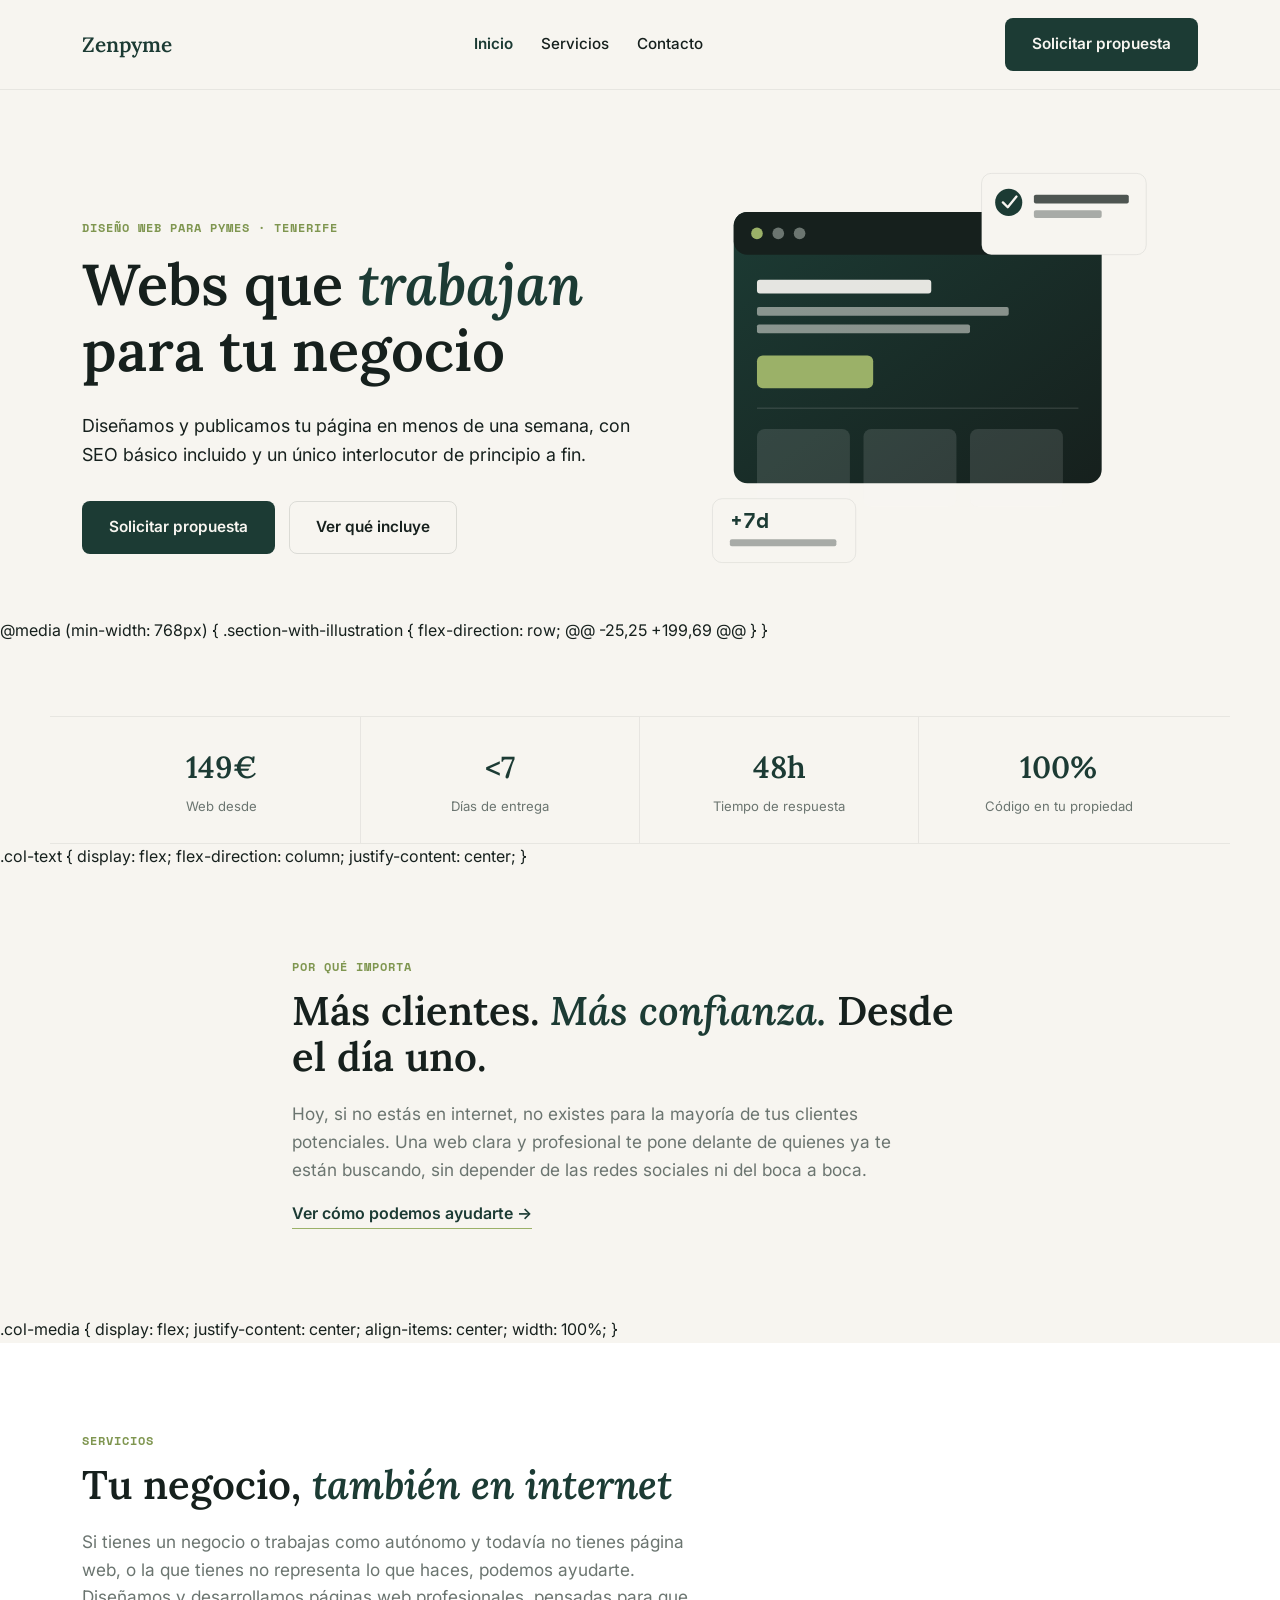
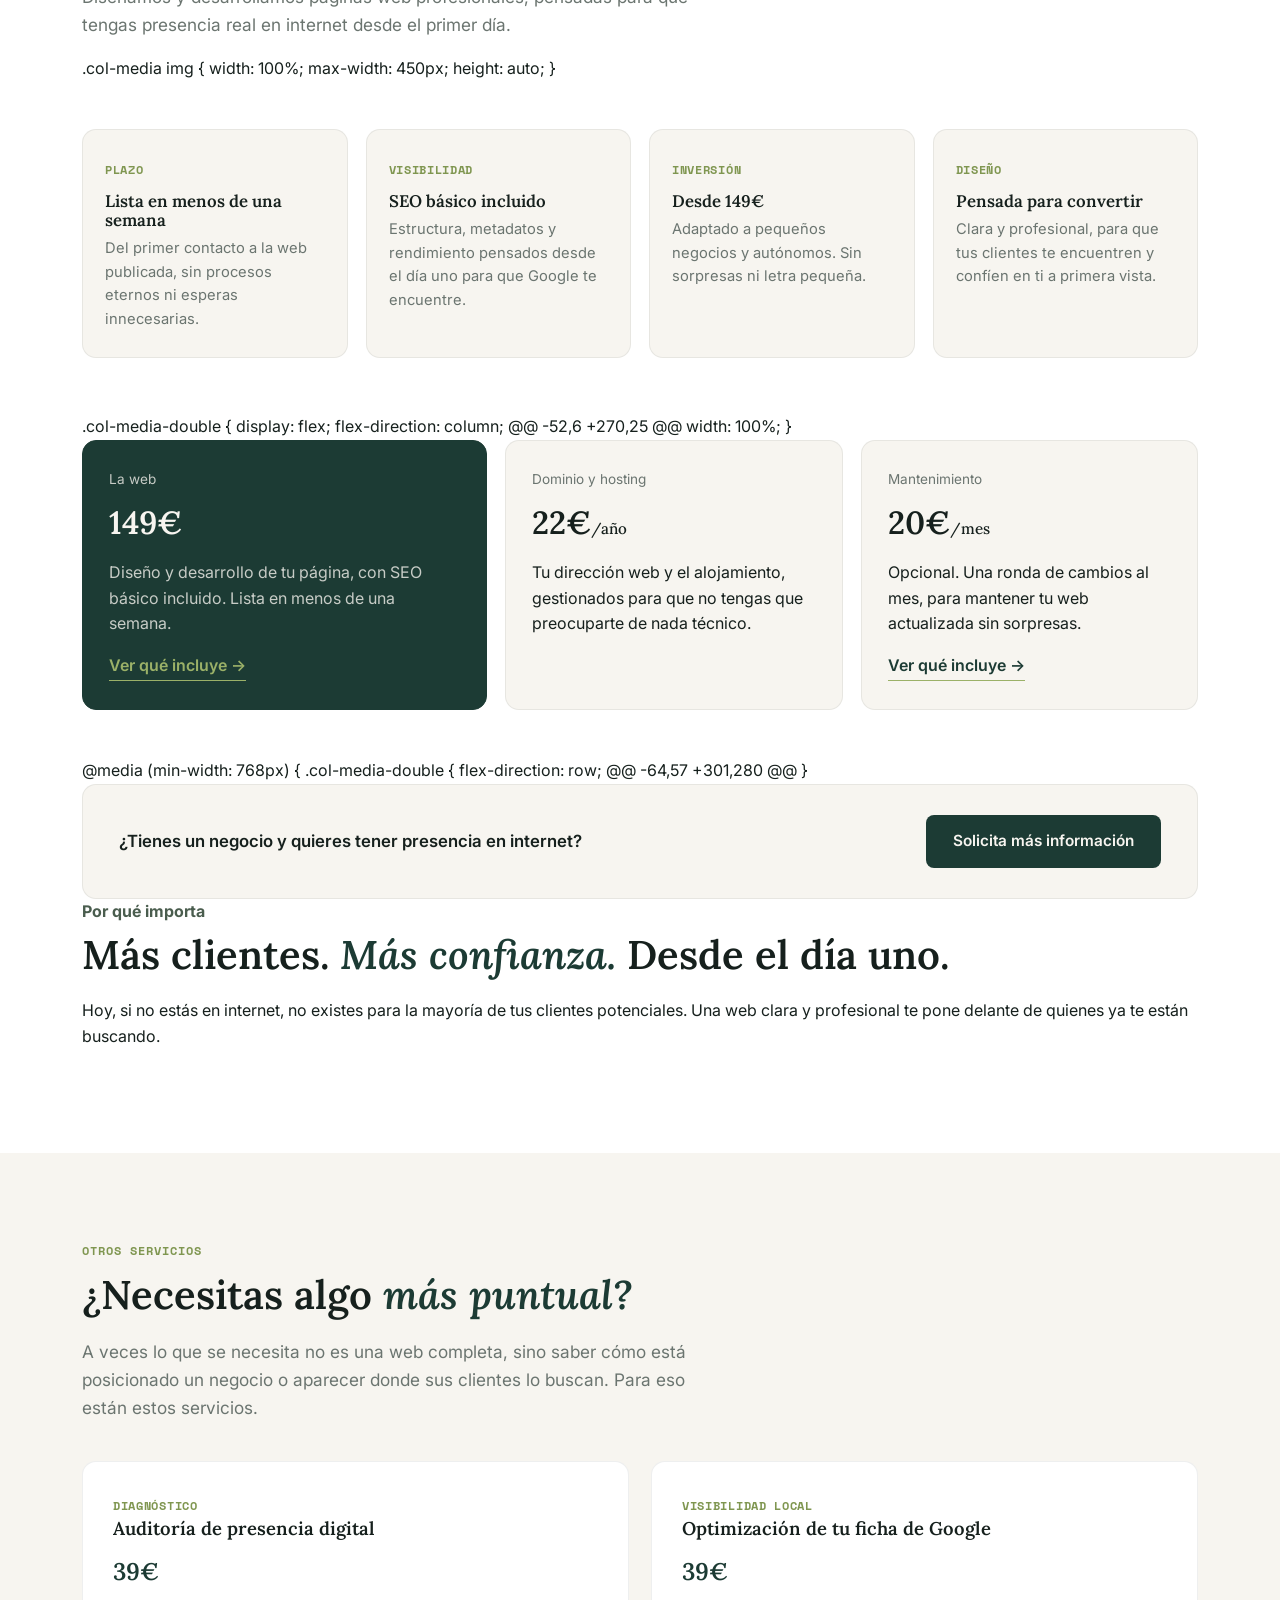
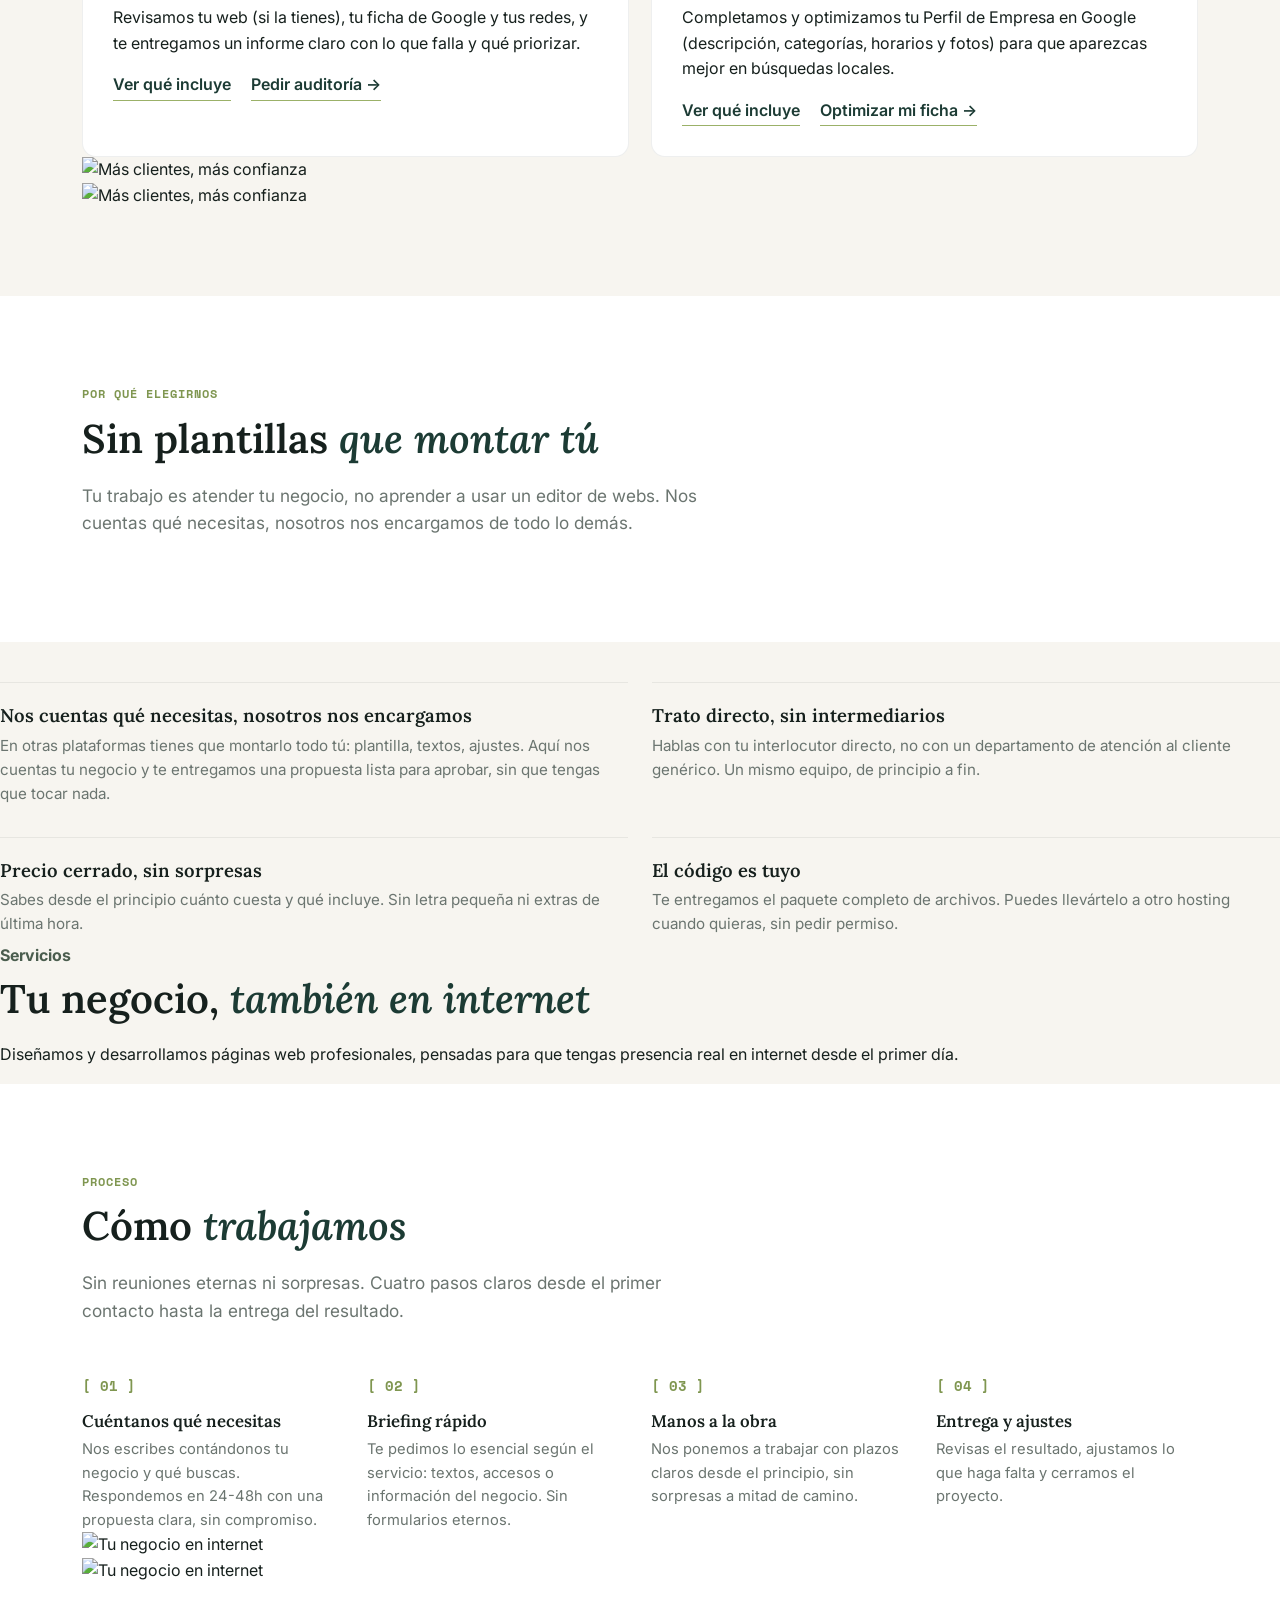
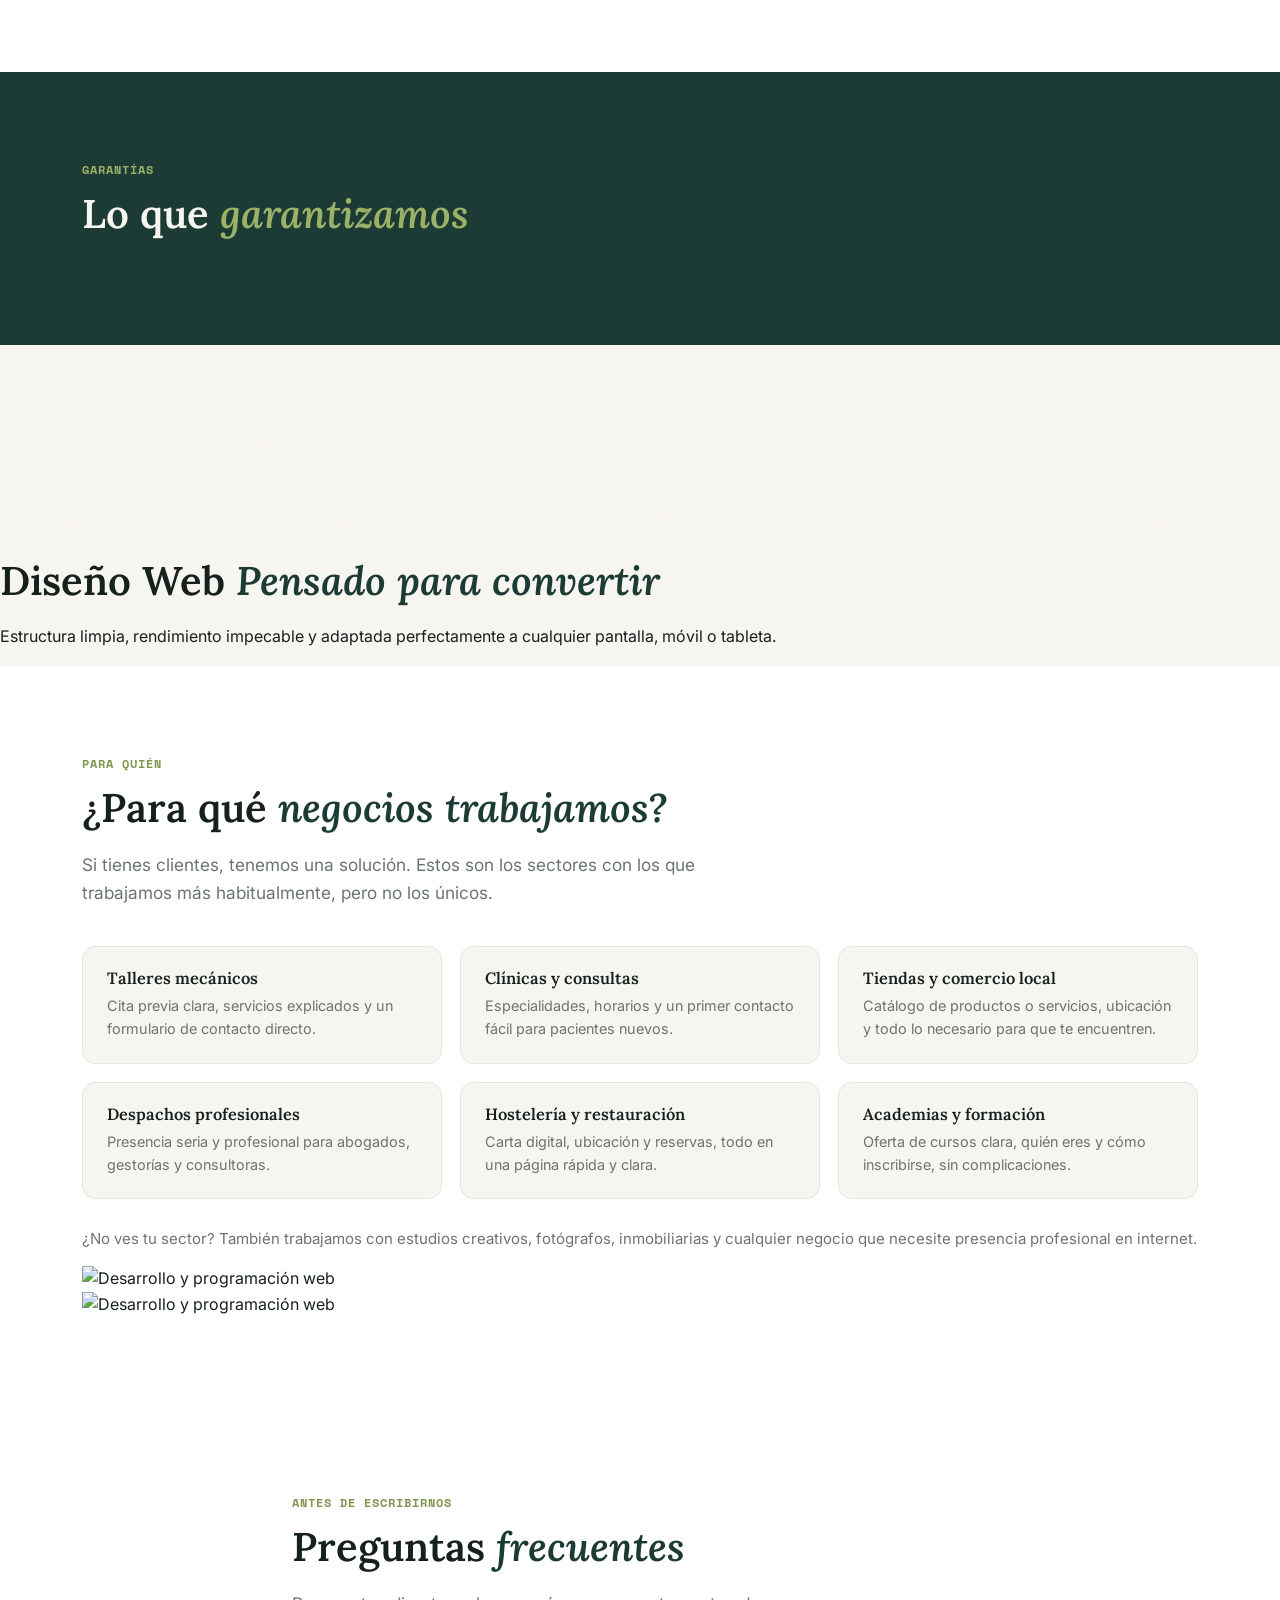
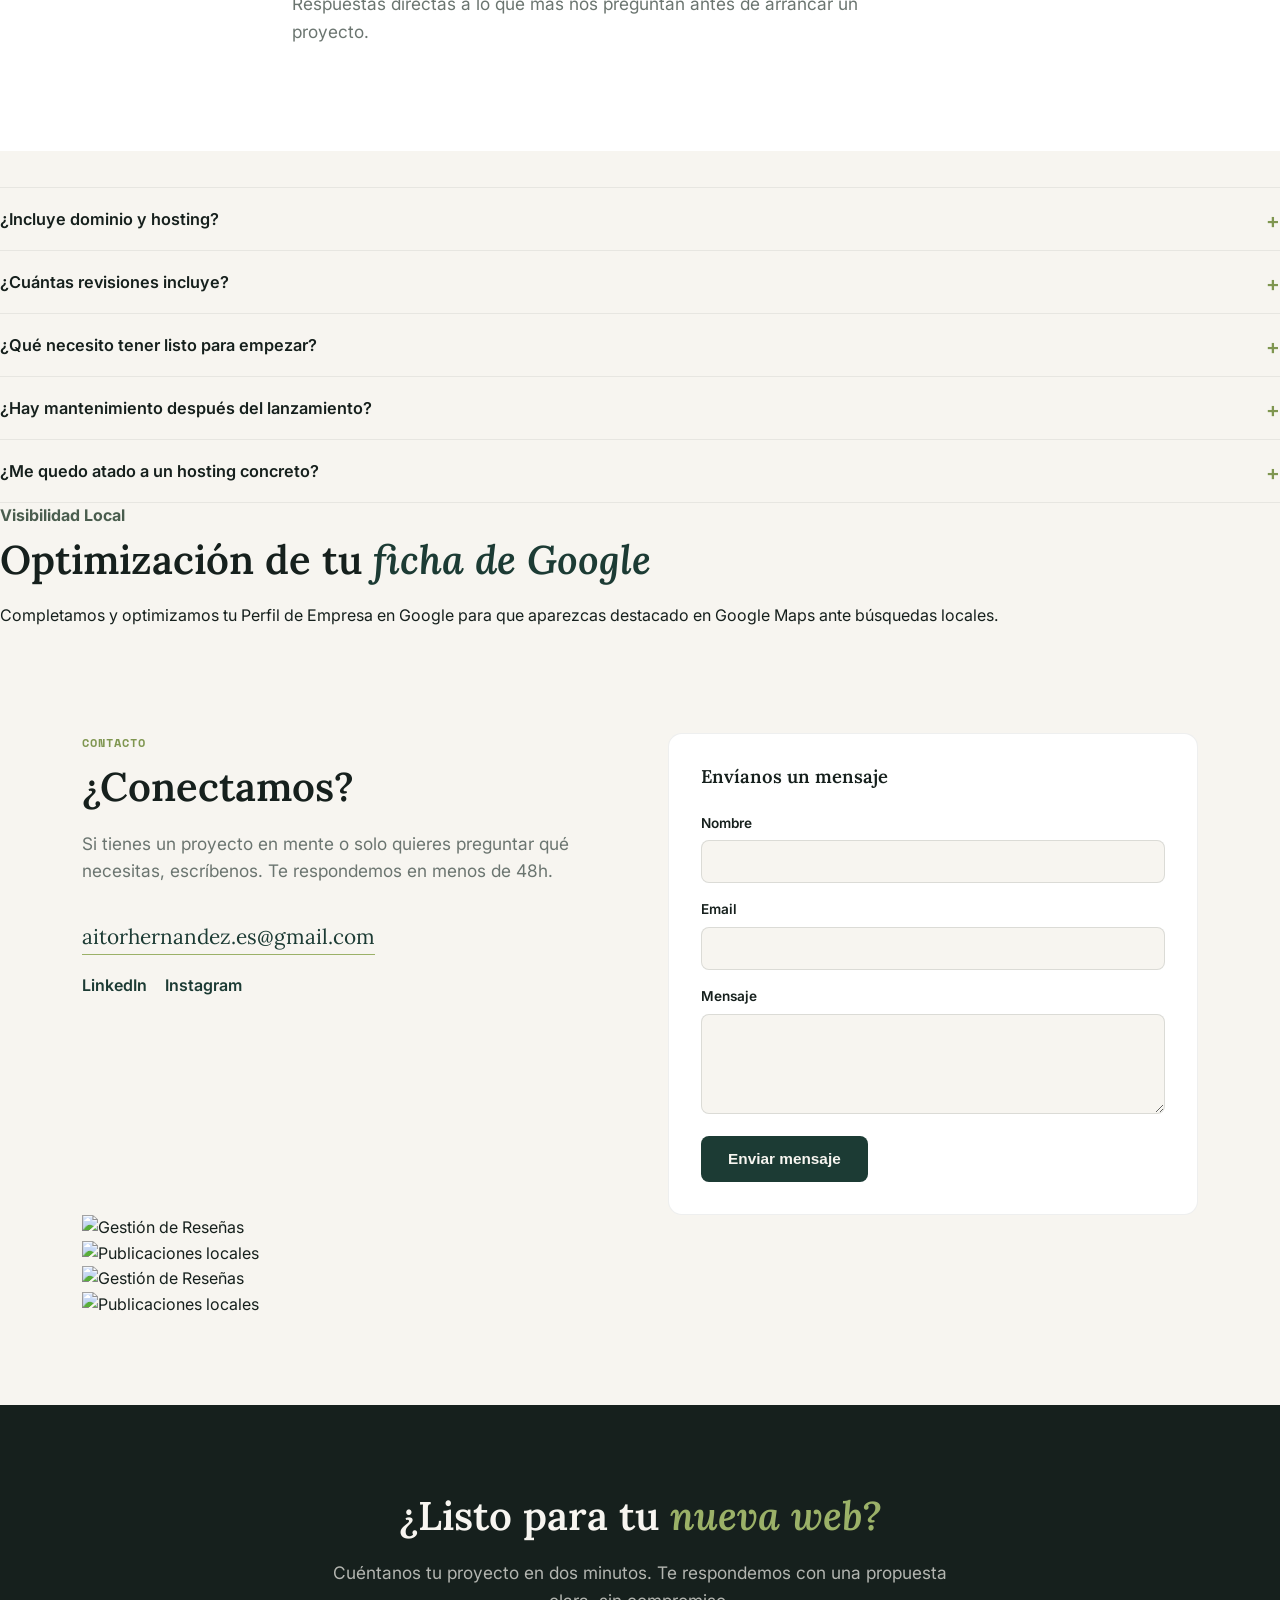
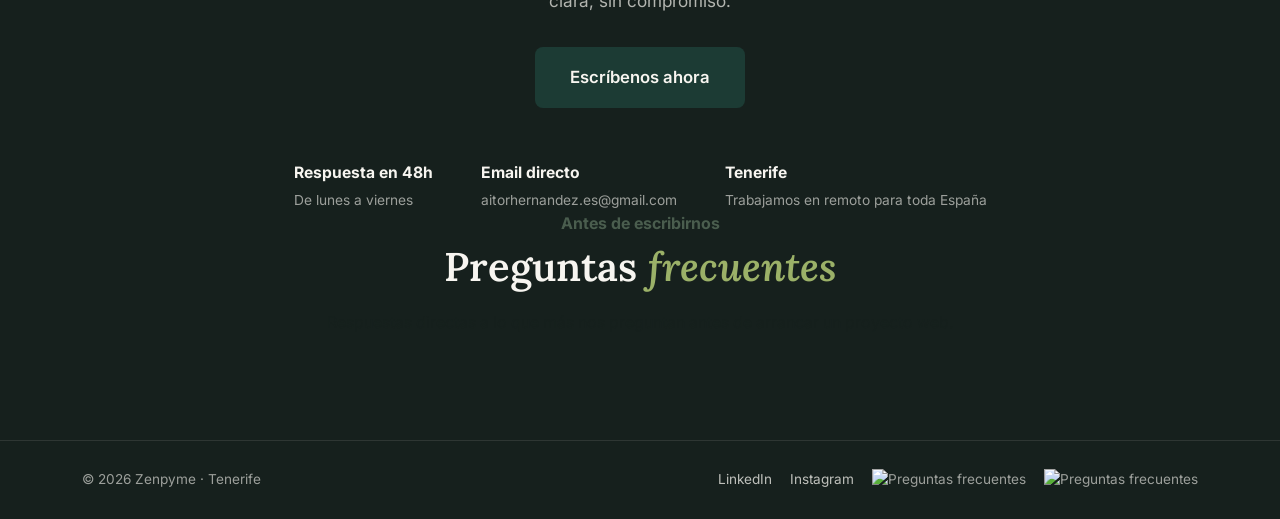
==== index.html @ 1e426cad "Update index.html" ====
<!doctype html>
<html lang="es">
<head>
<meta charset="UTF-8">
<meta name="viewport" content="width=device-width, initial-scale=1.0">
<title>Zenpyme | Diseño Web para Pymes y Autónomos en Tenerife</title>
<meta name="description" content="Páginas web desde 149€ para pequeños negocios y autónomos, con SEO básico y entrega en menos de una semana. Precio cerrado, sin sorpresas.">
<meta name="author" content="Zenpyme">
<meta name="robots" content="index, follow">
<meta name="theme-color" content="#1c3b34">

<meta property="og:title" content="Zenpyme | Diseño Web para Pymes y Autónomos">
<meta property="og:description" content="Páginas web desde 149€ para pequeños negocios y autónomos, con SEO básico y entrega en menos de una semana.">
<meta property="og:image" content="https://zenpyme.com/fondo-zenpyme.png">
<meta property="og:type" content="website">
<meta property="og:url" content="https://zenpyme.com/">
<meta property="og:locale" content="es_ES">

<meta name="twitter:card" content="summary_large_image">
<meta name="twitter:title" content="Zenpyme | Diseño Web para Pymes y Autónomos">
<meta name="twitter:description" content="Páginas web desde 149€ para pequeños negocios y autónomos, con SEO básico y entrega en menos de una semana.">
<meta name="twitter:image" content="https://zenpyme.com/fondo-zenpyme.png">

<link rel="canonical" href="https://zenpyme.com/">

<link rel="preconnect" href="https://fonts.googleapis.com">
<link rel="preconnect" href="https://fonts.gstatic.com" crossorigin>
<link href="https://fonts.googleapis.com/css2?family=Lora:ital,wght@0,500;0,600;1,500;1,600&family=Inter:wght@400;500;600&family=Space+Mono:wght@400;700&display=swap" rel="stylesheet">

<link rel="stylesheet" href="styles.css">

<script type="application/ld+json">
{
  "@context": "https://schema.org",
  "@type": "Organization",
  "name": "Zenpyme",
  "url": "https://zenpyme.com/",
  "description": "Estudio de diseño web para pymes y autónomos. Páginas web desde 149€, SEO básico incluido, entrega en menos de una semana.",
  "email": "aitorhernandez.es@gmail.com",
  "areaServed": "ES",
  "sameAs": [
    "https://www.linkedin.com/in/aitorhdezdg/",
    "https://www.instagram.com/aitorherlu/"
  ]
}
</script>
<script type="application/ld+json">
{
  "@context": "https://schema.org",
  "@type": "FAQPage",
  "mainEntity": [
    {
      "@type": "Question",
      "name": "¿Incluye dominio y hosting?",
      "acceptedAnswer": {
        "@type": "Answer",
        "text": "No están incluidos en el precio base de la web, pero podemos gestionarlo por 22€/año. El dominio se registra a tu nombre, así que siempre tienes el control total."
      }
    },
    {
      "@type": "Question",
      "name": "¿Cuántas revisiones incluye?",
      "acceptedAnswer": {
        "@type": "Answer",
        "text": "Una ronda de ajustes tras la primera entrega, para que la web quede exactamente como la necesitas."
      }
    },
    {
      "@type": "Question",
      "name": "¿Qué necesito tener listo para empezar?",
      "acceptedAnswer": {
        "@type": "Answer",
        "text": "Lo básico: el nombre de tu negocio, una descripción breve de lo que haces, y fotos o textos si los tienes. Si no tienes nada de eso todavía, también podemos ayudarte a definirlo."
      }
    },
    {
      "@type": "Question",
      "name": "¿Hay mantenimiento después del lanzamiento?",
      "acceptedAnswer": {
        "@type": "Answer",
        "text": "Es opcional: por 20€/mes incluye una ronda de cambios al mes. Si prefieres no contratarlo, la web es tuya igualmente y puedes pedir ajustes puntuales cuando los necesites."
      }
    },
    {
      "@type": "Question",
      "name": "¿Me quedo atado a un hosting concreto?",
      "acceptedAnswer": {
        "@type": "Answer",
        "text": "No. La web es tuya: te entregamos el paquete completo de archivos y puedes llevártelo cuando quieras al hosting que prefieras."
      }
<style>
.section-with-illustration {
display: flex;
@@ -7,8 +97,92 @@
padding: 4rem 1.5rem;
max-width: 1100px;
margin: 0 auto;
    }
}
  ]
}
</script>
</head>
<body>

<a class="skip-link" href="#contenido">Saltar al contenido</a>

<header class="site-header" id="top">
  <div class="header-inner">
    <a href="index.html" class="logo">Zenpyme</a>

    <nav class="main-nav" aria-label="Navegación principal">
      <a href="index.html" class="active">Inicio</a>
      <div class="nav-dropdown">
        <button class="nav-dropdown-trigger" aria-expanded="false">Servicios</button>
        <div class="nav-dropdown-menu">
          <a href="diseno-web.html">Diseño Web</a>
          <a href="auditoria-digital.html">Auditoría digital</a>
          <a href="ficha-google.html">Ficha de Google</a>
          <a href="mantenimiento-web.html">Mantenimiento web</a>
        </div>
      </div>
      <a href="#contacto">Contacto</a>
    </nav>

    <a href="#contacto" class="btn btn-primary nav-cta">Solicitar propuesta</a>

    <button class="menu-toggle" aria-label="Abrir menú" aria-expanded="false">
      <span></span><span></span><span></span>
    </button>
  </div>
</header>

<main id="contenido">

  <!-- HERO -->
  <section class="hero">
    <div class="hero-inner">
      <div class="hero-copy">
        <p class="eyebrow">Diseño web para pymes · Tenerife</p>
        <h1>Webs que <em>trabajan</em><br>para tu negocio</h1>
        <p class="hero-lead">Diseñamos y publicamos tu página en menos de una semana, con SEO básico incluido y un único interlocutor de principio a fin.</p>
        <div class="hero-actions">
          <a href="#contacto" class="btn btn-primary">Solicitar propuesta</a>
          <a href="#servicios" class="btn btn-ghost">Ver qué incluye</a>
        </div>
      </div>

      <div class="hero-visual" aria-hidden="true">
        <svg viewBox="0 0 520 480" xmlns="http://www.w3.org/2000/svg" class="hero-svg">
          <defs>
            <linearGradient id="gradPanel" x1="0" y1="0" x2="1" y2="1">
              <stop offset="0" stop-color="#1c3b34"/>
              <stop offset="1" stop-color="#16201d"/>
            </linearGradient>
          </defs>
          <rect x="40" y="60" width="380" height="280" rx="14" fill="url(#gradPanel)"/>
          <rect x="40" y="60" width="380" height="44" rx="14" fill="#16201d"/>
          <circle cx="64" cy="82" r="6" fill="#9bb168"/>
          <circle cx="86" cy="82" r="6" fill="#6b7570"/>
          <circle cx="108" cy="82" r="6" fill="#6b7570"/>
          <rect x="64" y="130" width="180" height="14" rx="3" fill="#f7f5f0" opacity="0.92"/>
          <rect x="64" y="158" width="260" height="9" rx="2" fill="#f7f5f0" opacity="0.5"/>
          <rect x="64" y="176" width="220" height="9" rx="2" fill="#f7f5f0" opacity="0.5"/>
          <rect x="64" y="208" width="120" height="34" rx="6" fill="#9bb168"/>
          <rect x="64" y="262" width="332" height="1" fill="#f7f5f0" opacity="0.18"/>
          <rect x="64" y="284" width="96" height="80" rx="8" fill="#f7f5f0" opacity="0.12"/>
          <rect x="174" y="284" width="96" height="80" rx="8" fill="#f7f5f0" opacity="0.12"/>
          <rect x="284" y="284" width="96" height="80" rx="8" fill="#f7f5f0" opacity="0.12"/>
          <g class="float-card">
            <rect x="296" y="20" width="170" height="84" rx="10" fill="#f7f5f0" stroke="#16201d" stroke-opacity="0.08"/>
            <circle cx="324" cy="50" r="14" fill="#1c3b34"/>
            <path d="M318 50 l5 5 9 -11" stroke="#f7f5f0" stroke-width="2.4" fill="none" stroke-linecap="round" stroke-linejoin="round"/>
            <rect x="350" y="42" width="98" height="9" rx="2" fill="#16201d" opacity="0.75"/>
            <rect x="350" y="58" width="70" height="8" rx="2" fill="#16201d" opacity="0.35"/>
          </g>
          <g class="float-card-2">
            <rect x="18" y="356" width="148" height="66" rx="10" fill="#f7f5f0" stroke="#16201d" stroke-opacity="0.08"/>
            <text x="36" y="386" font-family="Space Mono, monospace" font-size="22" fill="#1c3b34" font-weight="700">+7d</text>
            <rect x="36" y="398" width="110" height="7" rx="2" fill="#16201d" opacity="0.35"/>
          </g>
        </svg>
      </div>
    </div>
@media (min-width: 768px) {
.section-with-illustration {
flex-direction: row;
@@ -25,25 +199,69 @@
}
}

    <div class="metrics-strip" role="list">
      <div class="metric" role="listitem"><span class="metric-num">149€</span><span class="metric-label">Web desde</span></div>
      <div class="metric" role="listitem"><span class="metric-num">&lt;7</span><span class="metric-label">Días de entrega</span></div>
      <div class="metric" role="listitem"><span class="metric-num">48h</span><span class="metric-label">Tiempo de respuesta</span></div>
      <div class="metric" role="listitem"><span class="metric-num">100%</span><span class="metric-label">Código en tu propiedad</span></div>
    </div>
  </section>
.col-text {
display: flex;
flex-direction: column;
justify-content: center;
}

  <!-- POR QUÉ IMPORTA -->
  <section class="section section-why">
    <div class="section-inner narrow">
      <p class="eyebrow">Por qué importa</p>
      <h2>Más clientes. <em>Más confianza.</em> Desde el día uno.</h2>
      <p class="lead">Hoy, si no estás en internet, no existes para la mayoría de tus clientes potenciales. Una web clara y profesional te pone delante de quienes ya te están buscando, sin depender de las redes sociales ni del boca a boca.</p>
      <a href="#servicios" class="link-arrow">Ver cómo podemos ayudarte →</a>
    </div>
  </section>
.col-media {
display: flex;
justify-content: center;
align-items: center;
width: 100%;
}

  <!-- SERVICIOS -->
  <section class="section section-servicios" id="servicios">
    <div class="section-inner">
      <p class="eyebrow">Servicios</p>
      <h2>Tu negocio, <em>también en internet</em></h2>
      <p class="lead">Si tienes un negocio o trabajas como autónomo y todavía no tienes página web, o la que tienes no representa lo que haces, podemos ayudarte. Diseñamos y desarrollamos páginas web profesionales, pensadas para que tengas presencia real en internet desde el primer día.</p>
.col-media img {
width: 100%;
max-width: 450px;
height: auto;
}

      <div class="feature-grid">
        <article class="feature-card">
          <span class="feature-tag">Plazo</span>
          <h3>Lista en menos de una semana</h3>
          <p>Del primer contacto a la web publicada, sin procesos eternos ni esperas innecesarias.</p>
        </article>
        <article class="feature-card">
          <span class="feature-tag">Visibilidad</span>
          <h3>SEO básico incluido</h3>
          <p>Estructura, metadatos y rendimiento pensados desde el día uno para que Google te encuentre.</p>
        </article>
        <article class="feature-card">
          <span class="feature-tag">Inversión</span>
          <h3>Desde 149€</h3>
          <p>Adaptado a pequeños negocios y autónomos. Sin sorpresas ni letra pequeña.</p>
        </article>
        <article class="feature-card">
          <span class="feature-tag">Diseño</span>
          <h3>Pensada para convertir</h3>
          <p>Clara y profesional, para que tus clientes te encuentren y confíen en ti a primera vista.</p>
        </article>
      </div>
.col-media-double {
display: flex;
flex-direction: column;
@@ -52,6 +270,25 @@
width: 100%;
}

      <div class="pricing-row">
        <div class="price-card price-card-main">
          <span class="price-tag">La web</span>
          <span class="price-amount">149€</span>
          <p>Diseño y desarrollo de tu página, con SEO básico incluido. Lista en menos de una semana.</p>
          <a href="diseno-web.html" class="link-arrow">Ver qué incluye →</a>
        </div>
        <div class="price-card">
          <span class="price-tag">Dominio y hosting</span>
          <span class="price-amount">22€<small>/año</small></span>
          <p>Tu dirección web y el alojamiento, gestionados para que no tengas que preocuparte de nada técnico.</p>
        </div>
        <div class="price-card">
          <span class="price-tag">Mantenimiento</span>
          <span class="price-amount">20€<small>/mes</small></span>
          <p>Opcional. Una ronda de cambios al mes, para mantener tu web actualizada sin sorpresas.</p>
          <a href="mantenimiento-web.html" class="link-arrow">Ver qué incluye →</a>
        </div>
      </div>
@media (min-width: 768px) {
.col-media-double {
flex-direction: row;
@@ -64,57 +301,280 @@
}
</style>

      <div class="cta-banner">
        <p>¿Tienes un negocio y quieres tener presencia en internet?</p>
        <a href="#contacto" class="btn btn-primary">Solicita más información</a>
      </div>
<section class="section-with-illustration">
<div class="col-text">
<p style="color: #4A5D4E; font-weight: bold; margin-bottom: 0.5rem;">Por qué importa</p>
<h2>Más clientes. <em>Más confianza.</em> Desde el día uno.</h2>
<p>Hoy, si no estás en internet, no existes para la mayoría de tus clientes potenciales. Una web clara y profesional te pone delante de quienes ya te están buscando.</p>
    </div>
</div>
  </section>

  <!-- OTROS SERVICIOS -->
  <section class="section section-otros">
    <div class="section-inner">
      <p class="eyebrow">Otros servicios</p>
      <h2>¿Necesitas algo <em>más puntual?</em></h2>
      <p class="lead">A veces lo que se necesita no es una web completa, sino saber cómo está posicionado un negocio o aparecer donde sus clientes lo buscan. Para eso están estos servicios.</p>

      <div class="service-pair">
        <article class="service-card">
          <span class="feature-tag">Diagnóstico</span>
          <h3>Auditoría de presencia digital</h3>
          <span class="service-price">39€</span>
          <p>Revisamos tu web (si la tienes), tu ficha de Google y tus redes, y te entregamos un informe claro con lo que falla y qué priorizar.</p>
          <div class="service-card-actions">
            <a href="auditoria-digital.html" class="link-arrow">Ver qué incluye</a>
            <a href="mailto:aitorhernandez.es@gmail.com?subject=Quiero%20una%20auditor%C3%ADa%20de%20mi%20presencia%20digital" class="link-arrow">Pedir auditoría →</a>
          </div>
        </article>

        <article class="service-card">
          <span class="feature-tag">Visibilidad local</span>
          <h3>Optimización de tu ficha de Google</h3>
          <span class="service-price">39€</span>
          <p>Completamos y optimizamos tu Perfil de Empresa en Google (descripción, categorías, horarios y fotos) para que aparezcas mejor en búsquedas locales.</p>
          <div class="service-card-actions">
            <a href="ficha-google.html" class="link-arrow">Ver qué incluye</a>
            <a href="mailto:aitorhernandez.es@gmail.com?subject=Quiero%20optimizar%20mi%20ficha%20de%20Google" class="link-arrow">Optimizar mi ficha →</a>
          </div>
        </article>
      </div>
<div class="col-media">
        <img src="next-adventure.png" alt="Más clientes, más confianza">
    </div>
        <img src="undraw_next-adventure_pzln.png" alt="Más clientes, más confianza">
</div>
  </section>

  <!-- POR QUÉ ELEGIRNOS -->
  <section class="section section-elegir">
    <div class="section-inner">
      <p class="eyebrow">Por qué elegirnos</p>
      <h2>Sin plantillas <em>que montar tú</em></h2>
      <p class="lead">Tu trabajo es atender tu negocio, no aprender a usar un editor de webs. Nos cuentas qué necesitas, nosotros nos encargamos de todo lo demás.</p>
</section>

      <div class="reason-grid">
        <article class="reason-card">
          <h3>Nos cuentas qué necesitas, nosotros nos encargamos</h3>
          <p>En otras plataformas tienes que montarlo todo tú: plantilla, textos, ajustes. Aquí nos cuentas tu negocio y te entregamos una propuesta lista para aprobar, sin que tengas que tocar nada.</p>
        </article>
        <article class="reason-card">
          <h3>Trato directo, sin intermediarios</h3>
          <p>Hablas con tu interlocutor directo, no con un departamento de atención al cliente genérico. Un mismo equipo, de principio a fin.</p>
        </article>
        <article class="reason-card">
          <h3>Precio cerrado, sin sorpresas</h3>
          <p>Sabes desde el principio cuánto cuesta y qué incluye. Sin letra pequeña ni extras de última hora.</p>
        </article>
        <article class="reason-card">
          <h3>El código es tuyo</h3>
          <p>Te entregamos el paquete completo de archivos. Puedes llevártelo a otro hosting cuando quieras, sin pedir permiso.</p>
        </article>
      </div>
<section id="servicios" class="section-with-illustration reverse">
<div class="col-text">
<p style="color: #4A5D4E; font-weight: bold; margin-bottom: 0.5rem;">Servicios</p>
<h2>Tu negocio, <em>también en internet</em></h2>
<p>Diseñamos y desarrollamos páginas web profesionales, pensadas para que tengas presencia real en internet desde el primer día.</p>
    </div>
</div>
  </section>

  <!-- PROCESO -->
  <section class="section section-proceso">
    <div class="section-inner">
      <p class="eyebrow">Proceso</p>
      <h2>Cómo <em>trabajamos</em></h2>
      <p class="lead">Sin reuniones eternas ni sorpresas. Cuatro pasos claros desde el primer contacto hasta la entrega del resultado.</p>

      <ol class="process-list">
        <li class="process-step">
          <span class="step-num">[ 01 ]</span>
          <h3>Cuéntanos qué necesitas</h3>
          <p>Nos escribes contándonos tu negocio y qué buscas. Respondemos en 24-48h con una propuesta clara, sin compromiso.</p>
        </li>
        <li class="process-step">
          <span class="step-num">[ 02 ]</span>
          <h3>Briefing rápido</h3>
          <p>Te pedimos lo esencial según el servicio: textos, accesos o información del negocio. Sin formularios eternos.</p>
        </li>
        <li class="process-step">
          <span class="step-num">[ 03 ]</span>
          <h3>Manos a la obra</h3>
          <p>Nos ponemos a trabajar con plazos claros desde el principio, sin sorpresas a mitad de camino.</p>
        </li>
        <li class="process-step">
          <span class="step-num">[ 04 ]</span>
          <h3>Entrega y ajustes</h3>
          <p>Revisas el resultado, ajustamos lo que haga falta y cerramos el proyecto.</p>
        </li>
      </ol>
<div class="col-media">
        <img src="growth-analytics.png" alt="Tu negocio en internet">
    </div>
        <img src="undraw_growth-analytics_vzjz.png" alt="Tu negocio en internet">
</div>
  </section>

  <!-- GARANTÍAS -->
  <section class="section section-garantias">
    <div class="section-inner">
      <p class="eyebrow">Garantías</p>
      <h2>Lo que <em>garantizamos</em></h2>
</section>

      <div class="guarantee-grid">
        <article class="guarantee-card">
          <h3>Entrega en el plazo acordado</h3>
          <p>Si por algún motivo no llegamos al plazo establecido, te avisamos con antelación y buscamos juntos la mejor solución. Tu proyecto nunca se queda sin noticias.</p>
        </article>
        <article class="guarantee-card">
          <h3>Una ronda de cambios incluida</h3>
          <p>Ajustamos lo que no encaje en el primer borrador, sin coste extra.</p>
        </article>
        <article class="guarantee-card">
          <h3>Sin permanencia en el mantenimiento</h3>
          <p>Si contratas el mantenimiento mensual, cancelas cuando quieras, sin penalización ni preaviso eterno.</p>
        </article>
        <article class="guarantee-card">
          <h3>Respuesta en menos de 48h</h3>
          <p>Te contestamos por email en menos de 48 horas. Sin tickets, sin esperas indefinidas.</p>
        </article>
      </div>
<section class="section-with-illustration">
<div class="col-text">
<h2>Diseño Web <em>Pensado para convertir</em></h2>
<p>Estructura limpia, rendimiento impecable y adaptada perfectamente a cualquier pantalla, móvil o tableta.</p>
    </div>
</div>
  </section>

  <!-- PARA QUIÉN -->
  <section class="section section-sectores">
    <div class="section-inner">
      <p class="eyebrow">Para quién</p>
      <h2>¿Para qué <em>negocios trabajamos?</em></h2>
      <p class="lead">Si tienes clientes, tenemos una solución. Estos son los sectores con los que trabajamos más habitualmente, pero no los únicos.</p>

      <div class="sector-grid">
        <article class="sector-card"><h3>Talleres mecánicos</h3><p>Cita previa clara, servicios explicados y un formulario de contacto directo.</p></article>
        <article class="sector-card"><h3>Clínicas y consultas</h3><p>Especialidades, horarios y un primer contacto fácil para pacientes nuevos.</p></article>
        <article class="sector-card"><h3>Tiendas y comercio local</h3><p>Catálogo de productos o servicios, ubicación y todo lo necesario para que te encuentren.</p></article>
        <article class="sector-card"><h3>Despachos profesionales</h3><p>Presencia seria y profesional para abogados, gestorías y consultoras.</p></article>
        <article class="sector-card"><h3>Hostelería y restauración</h3><p>Carta digital, ubicación y reservas, todo en una página rápida y clara.</p></article>
        <article class="sector-card"><h3>Academias y formación</h3><p>Oferta de cursos clara, quién eres y cómo inscribirse, sin complicaciones.</p></article>
      </div>
      <p class="sector-footnote">¿No ves tu sector? También trabajamos con estudios creativos, fotógrafos, inmobiliarias y cualquier negocio que necesite presencia profesional en internet.</p>
<div class="col-media">
        <img src="programming.png" alt="Desarrollo y programación web">
    </div>
        <img src="undraw_programming_j1zw.png" alt="Desarrollo y programación web">
</div>
  </section>

  <!-- FAQ -->
  <section class="section section-faq" id="faq">
    <div class="section-inner narrow">
      <p class="eyebrow">Antes de escribirnos</p>
      <h2>Preguntas <em>frecuentes</em></h2>
      <p class="lead">Respuestas directas a lo que más nos preguntan antes de arrancar un proyecto.</p>
</section>

      <div class="faq-list">
        <details class="faq-item">
          <summary>¿Incluye dominio y hosting?</summary>
          <p>No están incluidos en el precio base de la web, pero podemos gestionártelos por 22€/año. Puedes elegir dominio .es o .com (mientras esté disponible), y se registra a tu nombre, así siempre tienes el control total aunque nosotros nos encarguemos de la configuración.</p>
        </details>
        <details class="faq-item">
          <summary>¿Cuántas revisiones incluye?</summary>
          <p>Una ronda de ajustes tras la primera entrega, para que la web quede exactamente como la necesitas.</p>
        </details>
        <details class="faq-item">
          <summary>¿Qué necesito tener listo para empezar?</summary>
          <p>Lo básico: el nombre de tu negocio, una descripción breve de lo que haces, y fotos o textos si los tienes. Si no tienes nada de eso todavía, también podemos ayudarte a definirlo.</p>
        </details>
        <details class="faq-item">
          <summary>¿Hay mantenimiento después del lanzamiento?</summary>
          <p>Es opcional: por 20€/mes incluye una ronda de cambios al mes. Si prefieres no contratarlo, la web es tuya igualmente y puedes pedirnos ajustes puntuales cuando los necesites.</p>
        </details>
        <details class="faq-item">
          <summary>¿Me quedo atado a un hosting concreto?</summary>
          <p>No. La web es tuya: te entregamos el paquete completo de archivos y puedes llevártelo cuando quieras al hosting que prefieras, sin coste ni necesidad de nuestro permiso.</p>
        </details>
      </div>
<section class="section-with-illustration reverse">
<div class="col-text">
<p style="color: #4A5D4E; font-weight: bold; margin-bottom: 0.5rem;">Visibilidad Local</p>
<h2>Optimización de tu <em>ficha de Google</em></h2>
<p>Completamos y optimizamos tu Perfil de Empresa en Google para que aparezcas destacado en Google Maps ante búsquedas locales.</p>
    </div>
</div>
  </section>

  <!-- CONTACTO -->
  <section class="section section-contacto" id="contacto">
    <div class="section-inner">
      <div class="contacto-grid">
        <div class="contacto-info">
          <p class="eyebrow">Contacto</p>
          <h2>¿Conectamos?</h2>
          <p class="lead">Si tienes un proyecto en mente o solo quieres preguntar qué necesitas, escríbenos. Te respondemos en menos de 48h.</p>
          <a class="contact-email" href="mailto:aitorhernandez.es@gmail.com">aitorhernandez.es@gmail.com</a>
          <div class="social-links">
            <a href="https://www.linkedin.com/in/aitorhdezdg/" target="_blank" rel="noopener">LinkedIn</a>
            <a href="https://www.instagram.com/aitorherlu/" target="_blank" rel="noopener">Instagram</a>
          </div>
        </div>

        <form class="contact-form" action="mailto:aitorhernandez.es@gmail.com" method="post" enctype="text/plain">
          <h3>Envíanos un mensaje</h3>
          <label for="nombre">Nombre</label>
          <input type="text" id="nombre" name="nombre" required>
          <label for="email">Email</label>
          <input type="email" id="email" name="email" required>
          <label for="mensaje">Mensaje</label>
          <textarea id="mensaje" name="mensaje" rows="4" required></textarea>
          <button type="submit" class="btn btn-primary">Enviar mensaje</button>
        </form>
      </div>
<div class="col-media-double">
        <img src="reviews.png" alt="Gestión de Reseñas">
        <img src="social-media-post.png" alt="Publicaciones locales">
    </div>
        <img src="undraw_reviews_bmgj.png" alt="Gestión de Reseñas">
        <img src="undraw_social-media-post_tg7l.png" alt="Publicaciones locales">
</div>
  </section>
</section>

  <!-- CTA FINAL -->
  <section class="section section-cta-final">
    <div class="section-inner narrow center">
      <h2>¿Listo para tu <em>nueva web?</em></h2>
      <p class="lead">Cuéntanos tu proyecto en dos minutos. Te respondemos con una propuesta clara, sin compromiso.</p>
      <a href="mailto:aitorhernandez.es@gmail.com?subject=Quiero%20una%20web%20para%20mi%20negocio" class="btn btn-primary btn-lg">Escríbenos ahora</a>

      <div class="final-meta">
        <div><strong>Respuesta en 48h</strong><span>De lunes a viernes</span></div>
        <div><strong>Email directo</strong><span>aitorhernandez.es@gmail.com</span></div>
        <div><strong>Tenerife</strong><span>Trabajamos en remoto para toda España</span></div>
      </div>
<section id="faq" class="section-with-illustration">
<div class="col-text">
<p style="color: #4A5D4E; font-weight: bold; margin-bottom: 0.5rem;">Antes de escribirnos</p>
<h2>Preguntas <em>frecuentes</em></h2>
<p>Respuestas directas a lo que más nos preguntan antes de arrancar un proyecto web.</p>
    </div>
</div>
  </section>

</main>

<footer class="site-footer">
  <div class="footer-inner">
    <span>© 2026 Zenpyme · Tenerife</span>
    <div class="footer-links">
      <a href="https://www.linkedin.com/in/aitorhdezdg/" target="_blank" rel="noopener">LinkedIn</a>
      <a href="https://www.instagram.com/aitorherlu/" target="_blank" rel="noopener">Instagram</a>
<div class="col-media">
        <img src="my-answer.png" alt="Preguntas frecuentes">
    </div>
        <img src="undraw_my-answer_au1h.png" alt="Preguntas frecuentes">
</div>
  </div>
</footer>

<script src="script.js"></script>
</body>
</html>
</section>
---- styles.css ----
/* ============================================
   ZENPYME — Design tokens
   ============================================ */
:root {
  /* Color */
  --bg:        #f7f5f0;   /* fondo cálido roto, no blanco puro */
  --ink:       #16201d;   /* texto principal, casi negro con base verde */
  --primary:   #1c3b34;   /* verde petróleo — ancla de marca */
  --primary-dk:#10241f;
  --accent:    #9bb168;   /* verde lima apagado — CTA y detalles */
  --accent-dk: #7f9650;
  --gray:      #6b7570;   /* gris neutro de soporte */
  --line:      rgba(22,32,29,0.12);
  --line-soft: rgba(22,32,29,0.07);
  --card-bg:   #ffffff;

  /* Type */
  --font-display: 'Lora', serif;
  --font-body: 'Inter', sans-serif;
  --font-mono: 'Space Mono', monospace;

  --radius: 14px;
  --radius-sm: 8px;
  --max-w: 1180px;
}

* { box-sizing: border-box; }
html { scroll-behavior: smooth; }

body {
  margin: 0;
  font-family: var(--font-body);
  background: var(--bg);
  color: var(--ink);
  line-height: 1.6;
  -webkit-font-smoothing: antialiased;
}

h1, h2, h3 {
  font-family: var(--font-display);
  font-weight: 600;
  line-height: 1.15;
  margin: 0 0 0.5em;
  color: var(--ink);
}
h1 { font-size: clamp(2.4rem, 5vw, 3.6rem); }
h2 { font-size: clamp(1.8rem, 3.4vw, 2.5rem); }
h3 { font-size: 1.15rem; margin-bottom: 0.4em; }

em {
  font-style: italic;
  color: var(--primary);
}

p { margin: 0 0 1em; color: var(--ink); }
.lead { font-size: 1.08rem; color: var(--gray); max-width: 620px; }

a { color: inherit; text-decoration: none; }

img, svg { max-width: 100%; display: block; }

ul, ol { margin: 0; padding: 0; list-style: none; }

.skip-link {
  position: absolute;
  left: -999px;
  top: 0;
  background: var(--ink);
  color: #fff;
  padding: 10px 16px;
  z-index: 999;
}
.skip-link:focus { left: 0; }

:focus-visible {
  outline: 2px solid var(--accent-dk);
  outline-offset: 3px;
}

.eyebrow {
  font-family: var(--font-mono);
  font-size: 0.78rem;
  letter-spacing: 0.08em;
  text-transform: uppercase;
  color: var(--accent-dk);
  margin: 0 0 0.9em;
  font-weight: 700;
}

.section { padding: 88px 0; }
.section-inner {
  max-width: var(--max-w);
  margin: 0 auto;
  padding: 0 32px;
}
.section-inner.narrow { max-width: 760px; }
.section-inner.center { text-align: center; }
.section-inner.center .lead { margin-left: auto; margin-right: auto; }

.link-arrow {
  font-weight: 600;
  color: var(--primary);
  border-bottom: 1px solid var(--accent);
  padding-bottom: 2px;
  display: inline-block;
}
.link-arrow:hover { color: var(--accent-dk); }

/* Buttons */
.btn {
  display: inline-flex;
  align-items: center;
  justify-content: center;
  padding: 13px 26px;
  border-radius: var(--radius-sm);
  font-weight: 600;
  font-size: 0.96rem;
  transition: transform 0.15s ease, background 0.15s ease, box-shadow 0.15s ease;
  border: 1px solid transparent;
}
.btn-primary {
  background: var(--primary);
  color: #f7f5f0;
}
.btn-primary:hover {
  background: var(--primary-dk);
  transform: translateY(-1px);
}
.btn-ghost {
  background: transparent;
  border-color: var(--line);
  color: var(--ink);
}
.btn-ghost:hover { border-color: var(--primary); }
.btn-lg { padding: 16px 34px; font-size: 1.05rem; }

/* ============================================
   HEADER
   ============================================ */
.site-header {
  position: sticky;
  top: 0;
  z-index: 100;
  background: rgba(247,245,240,0.92);
  backdrop-filter: blur(8px);
  border-bottom: 1px solid var(--line-soft);
}
.header-inner {
  max-width: var(--max-w);
  margin: 0 auto;
  padding: 18px 32px;
  display: flex;
  align-items: center;
  justify-content: space-between;
  gap: 24px;
}
.logo {
  font-family: var(--font-display);
  font-weight: 600;
  font-size: 1.3rem;
  color: var(--primary);
}
.main-nav {
  display: flex;
  align-items: center;
  gap: 28px;
  font-weight: 500;
  font-size: 0.95rem;
}
.main-nav a:hover { color: var(--primary); }
.main-nav a.active { color: var(--primary); font-weight: 600; }

.nav-dropdown { position: relative; }
.nav-dropdown-trigger {
  background: none;
  border: none;
  font: inherit;
  font-weight: 500;
  color: var(--ink);
  cursor: pointer;
  padding: 0;
}
.nav-dropdown-menu {
  position: absolute;
  top: 130%;
  left: 0;
  background: var(--card-bg);
  border: 1px solid var(--line-soft);
  border-radius: var(--radius-sm);
  box-shadow: 0 12px 28px rgba(22,32,29,0.1);
  padding: 8px;
  min-width: 200px;
  opacity: 0;
  visibility: hidden;
  transform: translateY(-6px);
  transition: all 0.15s ease;
}
.nav-dropdown:hover .nav-dropdown-menu,
.nav-dropdown:focus-within .nav-dropdown-menu {
  opacity: 1;
  visibility: visible;
  transform: translateY(0);
}
.nav-dropdown-menu a {
  display: block;
  padding: 9px 12px;
  border-radius: 6px;
  font-size: 0.92rem;
}
.nav-dropdown-menu a:hover { background: var(--bg); color: var(--primary); }

.nav-cta { white-space: nowrap; }

.menu-toggle {
  display: none;
  flex-direction: column;
  gap: 5px;
  background: none;
  border: none;
  cursor: pointer;
  padding: 6px;
}
.menu-toggle span {
  width: 22px;
  height: 2px;
  background: var(--ink);
}

/* ============================================
   HERO
   ============================================ */
.hero { padding-top: 64px; }
.hero-inner {
  max-width: var(--max-w);
  margin: 0 auto;
  padding: 0 32px;
  display: grid;
  grid-template-columns: 1.05fr 0.95fr;
  gap: 56px;
  align-items: center;
}
.hero-copy .eyebrow { margin-bottom: 1em; }
.hero-lead { margin: 22px 0 32px; font-size: 1.12rem; }
.hero-actions { display: flex; gap: 14px; flex-wrap: wrap; }

.hero-svg { width: 100%; height: auto; }
.float-card { animation: floatUp 5s ease-in-out infinite; }
.float-card-2 { animation: floatUp 6s ease-in-out infinite reverse; }
@keyframes floatUp {
  0%, 100% { transform: translateY(0); }
  50% { transform: translateY(-8px); }
}
@media (prefers-reduced-motion: reduce) {
  .float-card, .float-card-2 { animation: none; }
}

.metrics-strip {
  max-width: var(--max-w);
  margin: 72px auto 0;
  padding: 0 32px;
  display: grid;
  grid-template-columns: repeat(4, 1fr);
  border-top: 1px solid var(--line-soft);
  border-bottom: 1px solid var(--line-soft);
}
.metric {
  padding: 26px 16px;
  text-align: center;
  border-right: 1px solid var(--line-soft);
  display: flex;
  flex-direction: column;
  gap: 4px;
}
.metric:last-child { border-right: none; }
.metric-num {
  font-family: var(--font-display);
  font-size: 1.9rem;
  font-weight: 600;
  color: var(--primary);
}
.metric-label {
  font-size: 0.82rem;
  color: var(--gray);
}

/* ============================================
   SECTIONS — general
   ============================================ */
.section-why { background: var(--bg); }

.section-servicios,
.section-proceso,
.section-faq { background: #fff; }

.feature-grid {
  display: grid;
  grid-template-columns: repeat(4, 1fr);
  gap: 18px;
  margin: 48px 0 56px;
}
.feature-card {
  background: var(--bg);
  border: 1px solid var(--line-soft);
  border-radius: var(--radius);
  padding: 26px 22px;
}
.feature-tag {
  font-family: var(--font-mono);
  font-size: 0.72rem;
  text-transform: uppercase;
  letter-spacing: 0.06em;
  color: var(--accent-dk);
  font-weight: 700;
}
.feature-card h3 { margin-top: 10px; font-size: 1.05rem; }
.feature-card p { font-size: 0.92rem; color: var(--gray); margin: 0; }

.pricing-row {
  display: grid;
  grid-template-columns: 1.2fr 1fr 1fr;
  gap: 18px;
  margin-bottom: 48px;
}
.price-card {
  border: 1px solid var(--line-soft);
  border-radius: var(--radius);
  padding: 28px 26px;
  background: var(--bg);
}
.price-card-main {
  background: var(--primary);
  color: #f7f5f0;
  border-color: var(--primary);
}
.price-card-main .price-tag,
.price-card-main p { color: rgba(247,245,240,0.78); }
.price-card-main .link-arrow { color: var(--accent); border-color: var(--accent); }
.price-tag {
  display: block;
  font-size: 0.85rem;
  color: var(--gray);
  margin-bottom: 6px;
}
.price-amount {
  font-family: var(--font-display);
  font-size: 2rem;
  font-weight: 600;
  display: block;
  margin-bottom: 12px;
}
.price-amount small { font-size: 0.95rem; font-weight: 500; }

.cta-banner {
  background: var(--bg);
  border: 1px solid var(--line-soft);
  border-radius: var(--radius);
  padding: 30px 36px;
  display: flex;
  align-items: center;
  justify-content: space-between;
  flex-wrap: wrap;
  gap: 18px;
}
.cta-banner p { margin: 0; font-weight: 600; font-size: 1.05rem; }

/* Otros servicios */
.section-otros { background: var(--bg); }
.service-pair {
  display: grid;
  grid-template-columns: 1fr 1fr;
  gap: 22px;
  margin-top: 40px;
}
.service-card {
  background: #fff;
  border: 1px solid var(--line-soft);
  border-radius: var(--radius);
  padding: 30px;
}
.service-price {
  display: inline-block;
  font-family: var(--font-display);
  font-size: 1.5rem;
  font-weight: 600;
  color: var(--primary);
  margin: 6px 0 14px;
}
.service-card-actions {
  display: flex;
  gap: 20px;
  margin-top: 14px;
  flex-wrap: wrap;
}

/* Por qué elegirnos */
.section-elegir { background: #fff; }
.reason-grid {
  display: grid;
  grid-template-columns: repeat(2, 1fr);
  gap: 24px;
  margin-top: 40px;
}
.reason-card {
  padding: 6px 0;
  border-top: 1px solid var(--line-soft);
  padding-top: 22px;
}
.reason-card p { color: var(--gray); margin: 0; font-size: 0.95rem; }

/* Proceso */
.process-list {
  display: grid;
  grid-template-columns: repeat(4, 1fr);
  gap: 22px;
  margin-top: 44px;
}
.process-step { position: relative; padding-top: 8px; }
.step-num {
  font-family: var(--font-mono);
  font-size: 0.85rem;
  color: var(--accent-dk);
  font-weight: 700;
  display: block;
  margin-bottom: 14px;
}
.process-step h3 { font-size: 1.05rem; }
.process-step p { color: var(--gray); font-size: 0.92rem; margin: 0; }

/* Garantías */
.section-garantias { background: var(--primary); color: #f7f5f0; }
.section-garantias .eyebrow { color: var(--accent); }
.section-garantias h2 { color: #f7f5f0; }
.section-garantias h2 em { color: var(--accent); font-style: italic; }
.guarantee-grid {
  display: grid;
  grid-template-columns: repeat(2, 1fr);
  gap: 24px;
  margin-top: 40px;
}
.guarantee-card h3 { color: #f7f5f0; font-size: 1.05rem; }
.guarantee-card p { color: rgba(247,245,240,0.72); font-size: 0.95rem; margin: 0; }

/* Sectores */
.section-sectores { background: #fff; }
.sector-grid {
  display: grid;
  grid-template-columns: repeat(3, 1fr);
  gap: 18px;
  margin-top: 40px;
}
.sector-card {
  border: 1px solid var(--line-soft);
  border-radius: var(--radius);
  padding: 22px 24px;
  background: var(--bg);
}
.sector-card h3 { font-size: 1.02rem; }
.sector-card p { font-size: 0.9rem; color: var(--gray); margin: 0; }
.sector-footnote {
  margin-top: 28px;
  color: var(--gray);
  font-size: 0.94rem;
}

/* FAQ */
.faq-list { margin-top: 36px; border-top: 1px solid var(--line-soft); }
.faq-item {
  border-bottom: 1px solid var(--line-soft);
  padding: 18px 0;
}
.faq-item summary {
  cursor: pointer;
  font-weight: 600;
  font-size: 1.02rem;
  list-style: none;
  position: relative;
  padding-right: 28px;
}
.faq-item summary::-webkit-details-marker { display: none; }
.faq-item summary::after {
  content: "+";
  position: absolute;
  right: 0;
  top: -2px;
  font-size: 1.3rem;
  color: var(--accent-dk);
}
.faq-item[open] summary::after { content: "–"; }
.faq-item p { margin: 14px 0 0; color: var(--gray); font-size: 0.95rem; }

/* Contacto */
.section-contacto { background: var(--bg); }
.contacto-grid {
  display: grid;
  grid-template-columns: 1fr 1fr;
  gap: 56px;
  align-items: start;
}
.contact-email {
  display: inline-block;
  font-family: var(--font-display);
  font-size: 1.3rem;
  color: var(--primary);
  margin: 18px 0 18px;
  border-bottom: 1px solid var(--accent);
}
.social-links { display: flex; gap: 18px; font-weight: 600; }
.social-links a { color: var(--primary); }

.contact-form {
  background: #fff;
  border: 1px solid var(--line-soft);
  border-radius: var(--radius);
  padding: 32px;
  display: flex;
  flex-direction: column;
  gap: 6px;
}
.contact-form h3 { margin-bottom: 10px; }
.contact-form label {
  font-size: 0.85rem;
  font-weight: 600;
  margin-top: 10px;
}
.contact-form input,
.contact-form textarea {
  font-family: var(--font-body);
  font-size: 0.95rem;
  padding: 11px 13px;
  border: 1px solid var(--line);
  border-radius: var(--radius-sm);
  background: var(--bg);
  resize: vertical;
}
.contact-form input:focus,
.contact-form textarea:focus {
  outline: none;
  border-color: var(--primary);
}
.contact-form button { margin-top: 16px; align-self: flex-start; }

/* CTA final */
.section-cta-final { background: var(--ink); color: #f7f5f0; text-align: center; }
.section-cta-final h2 { color: #f7f5f0; }
.section-cta-final h2 em { color: var(--accent); font-style: italic; }
.section-cta-final .lead { color: rgba(247,245,240,0.7); margin: 0 auto 32px; }
.final-meta {
  display: flex;
  justify-content: center;
  gap: 48px;
  margin-top: 52px;
  flex-wrap: wrap;
  text-align: left;
}
.final-meta div { display: flex; flex-direction: column; gap: 4px; }
.final-meta strong { font-size: 0.98rem; }
.final-meta span { font-size: 0.86rem; color: rgba(247,245,240,0.6); }

/* Footer */
.site-footer {
  background: var(--ink);
  color: rgba(247,245,240,0.6);
  border-top: 1px solid rgba(247,245,240,0.1);
}
.footer-inner {
  max-width: var(--max-w);
  margin: 0 auto;
  padding: 28px 32px;
  display: flex;
  justify-content: space-between;
  align-items: center;
  font-size: 0.85rem;
  flex-wrap: wrap;
  gap: 12px;
}
.footer-links { display: flex; gap: 18px; }
.footer-links a { color: rgba(247,245,240,0.75); }
.footer-links a:hover { color: #fff; }

/* ============================================
   SERVICE PAGES
   ============================================ */
.breadcrumb-row {
  max-width: var(--max-w);
  margin: 0 auto;
  padding: 28px 32px 0;
}
.breadcrumb-row a {
  font-size: 0.9rem;
  font-weight: 600;
  color: var(--gray);
}
.breadcrumb-row a:hover { color: var(--primary); }

.service-hero {
  padding: 36px 0 64px;
}
.service-hero-inner {
  max-width: 720px;
  margin: 0 auto;
  padding: 0 32px;
  text-align: center;
}
.service-kicker {
  font-family: var(--font-mono);
  font-size: 0.78rem;
  letter-spacing: 0.08em;
  text-transform: uppercase;
  color: var(--accent-dk);
  font-weight: 700;
  margin-bottom: 1em;
  display: block;
}
.service-hero h1 { font-size: clamp(2rem, 4.2vw, 2.9rem); }
.service-hero .lead { margin: 18px auto 30px; }
.service-price-tag {
  font-family: var(--font-display);
  font-size: 2.1rem;
  font-weight: 600;
  color: var(--primary);
  display: block;
  margin-bottom: 24px;
}
.service-price-tag small { font-size: 1rem; font-weight: 500; color: var(--gray); }

/* Qué incluye */
.section-incluye { background: #fff; }
.includes-grid {
  display: grid;
  grid-template-columns: repeat(3, 1fr);
  gap: 20px;
  margin-top: 40px;
}
.includes-grid:has(.include-card:nth-child(4):last-child) {
  grid-template-columns: repeat(2, 1fr);
}
.include-card {
  background: var(--bg);
  border: 1px solid var(--line-soft);
  border-radius: var(--radius);
  padding: 24px 22px;
}
.include-card h3 { font-size: 1rem; }
.include-card p { font-size: 0.92rem; color: var(--gray); margin: 0; }
.include-check {
  width: 26px;
  height: 26px;
  border-radius: 50%;
  background: var(--accent);
  display: flex;
  align-items: center;
  justify-content: center;
  margin-bottom: 12px;
  font-size: 0.85rem;
  color: var(--primary-dk);
  font-weight: 700;
}

/* No incluye */
.section-no-incluye { background: var(--bg); }
.no-includes-list {
  margin-top: 32px;
  border-top: 1px solid var(--line);
}
.no-includes-list li {
  padding: 18px 0;
  border-bottom: 1px solid var(--line);
  display: flex;
  gap: 14px;
  font-size: 0.96rem;
  color: var(--ink);
}
.no-includes-list li::before {
  content: "—";
  color: var(--gray);
  flex-shrink: 0;
}
.no-includes-list strong { color: var(--ink); }

/* FAQ link note */
.faq-note {
  margin-top: 16px;
  font-size: 0.95rem;
  color: var(--gray);
}
.faq-note a { font-weight: 600; color: var(--primary); border-bottom: 1px solid var(--accent); }

/* ============================================
   RESPONSIVE
   ============================================ */
@media (max-width: 980px) {
  .hero-inner { grid-template-columns: 1fr; }
  .hero-visual { order: -1; max-width: 420px; margin: 0 auto; }
  .feature-grid { grid-template-columns: repeat(2, 1fr); }
  .pricing-row { grid-template-columns: 1fr; }
  .service-pair { grid-template-columns: 1fr; }
  .reason-grid { grid-template-columns: 1fr; }
  .process-list { grid-template-columns: repeat(2, 1fr); }
  .guarantee-grid { grid-template-columns: 1fr; }
  .sector-grid { grid-template-columns: repeat(2, 1fr); }
  .contacto-grid { grid-template-columns: 1fr; gap: 40px; }
  .metrics-strip { grid-template-columns: repeat(2, 1fr); }
  .metric:nth-child(2) { border-right: none; }
  .includes-grid { grid-template-columns: repeat(2, 1fr); }
}

@media (max-width: 720px) {
  .main-nav, .nav-cta { display: none; }
  .menu-toggle { display: flex; }
  .section { padding: 64px 0; }
  .feature-grid, .process-list, .sector-grid { grid-template-columns: 1fr; }
  .includes-grid { grid-template-columns: 1fr; }
  .final-meta { gap: 28px; }
}
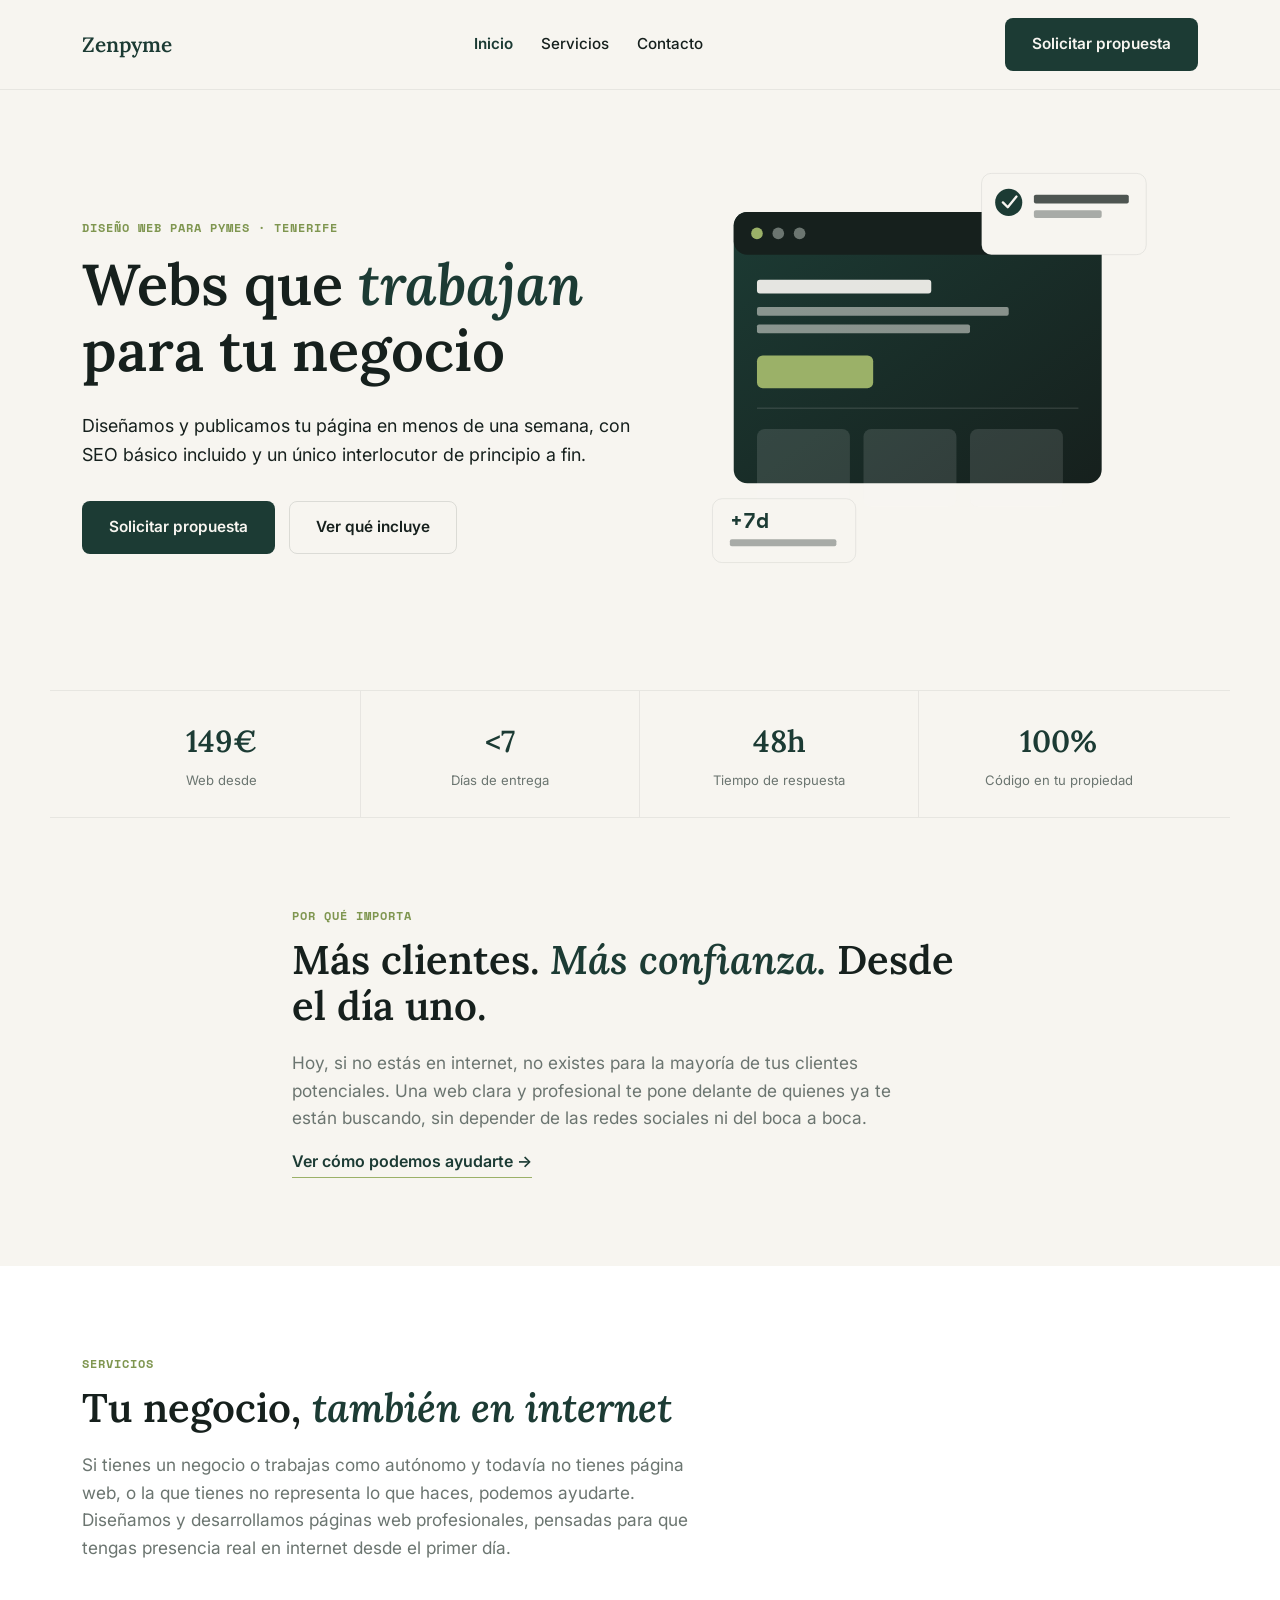
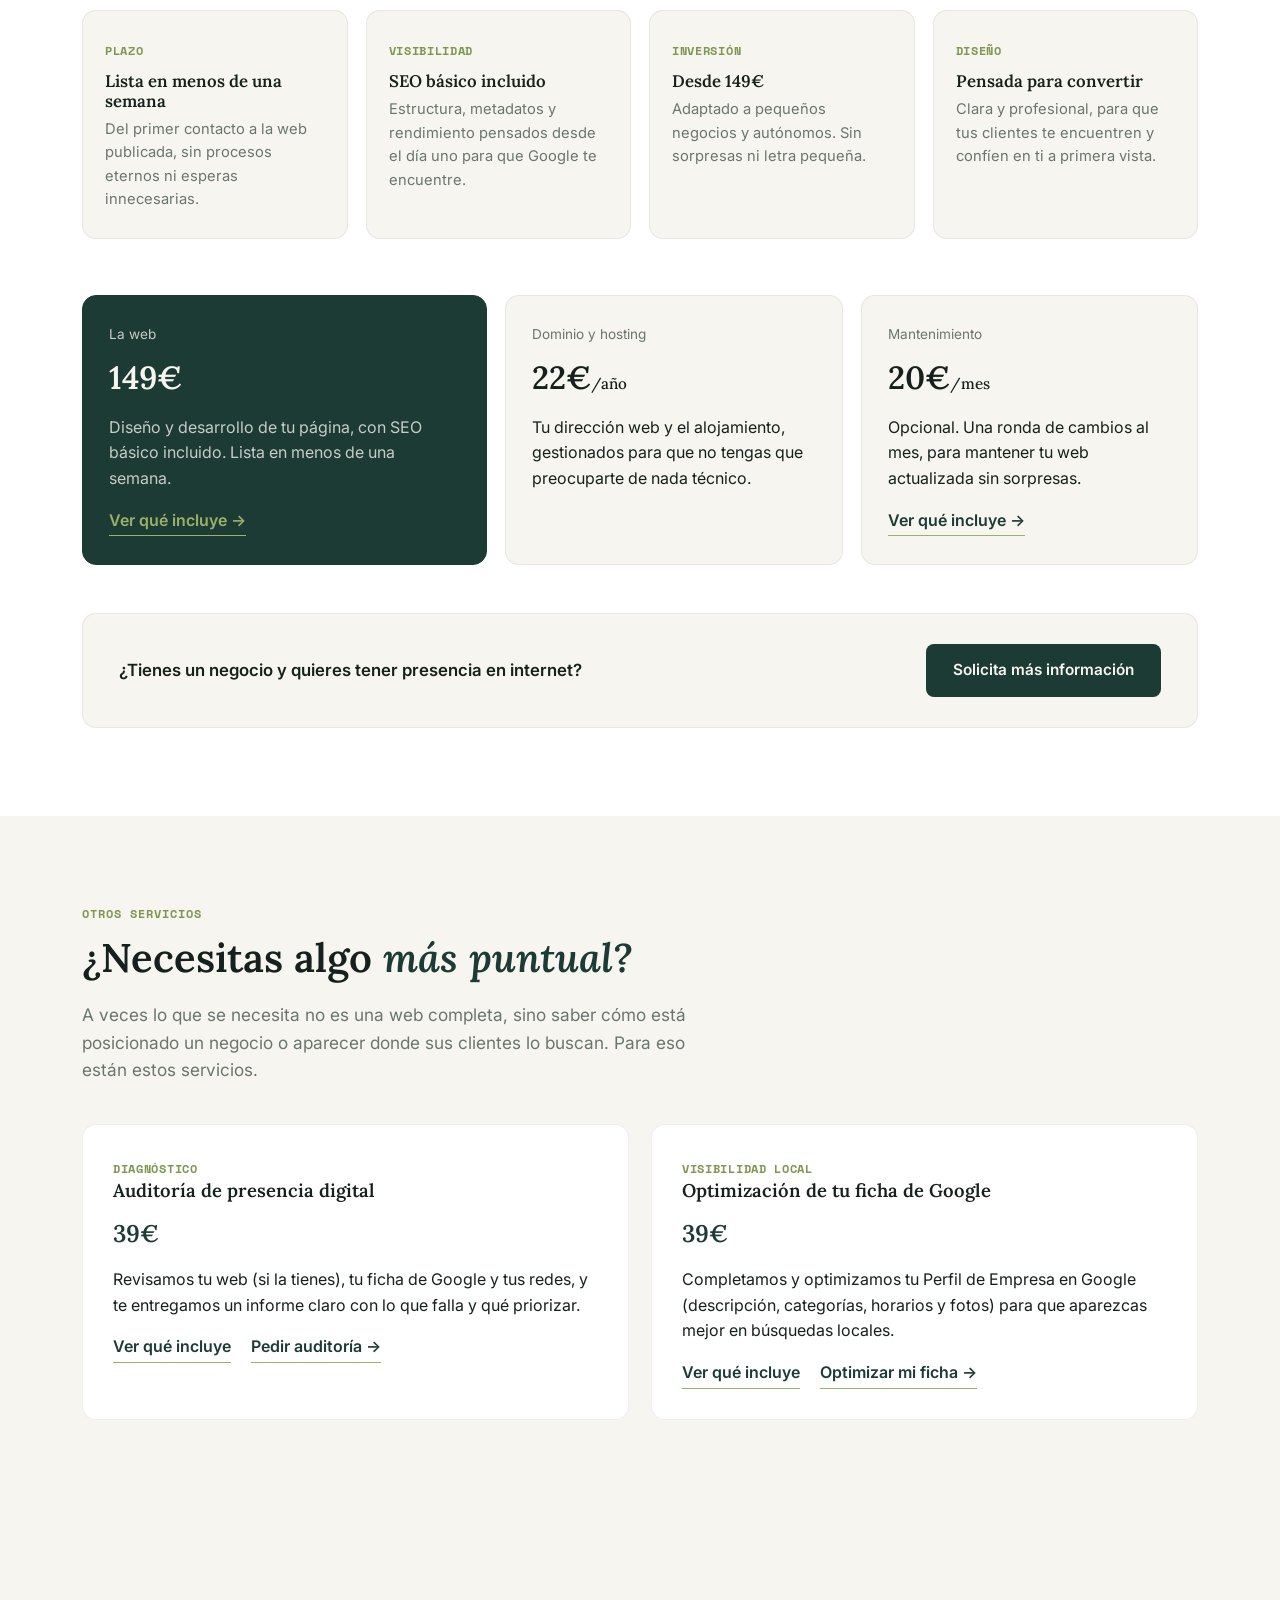
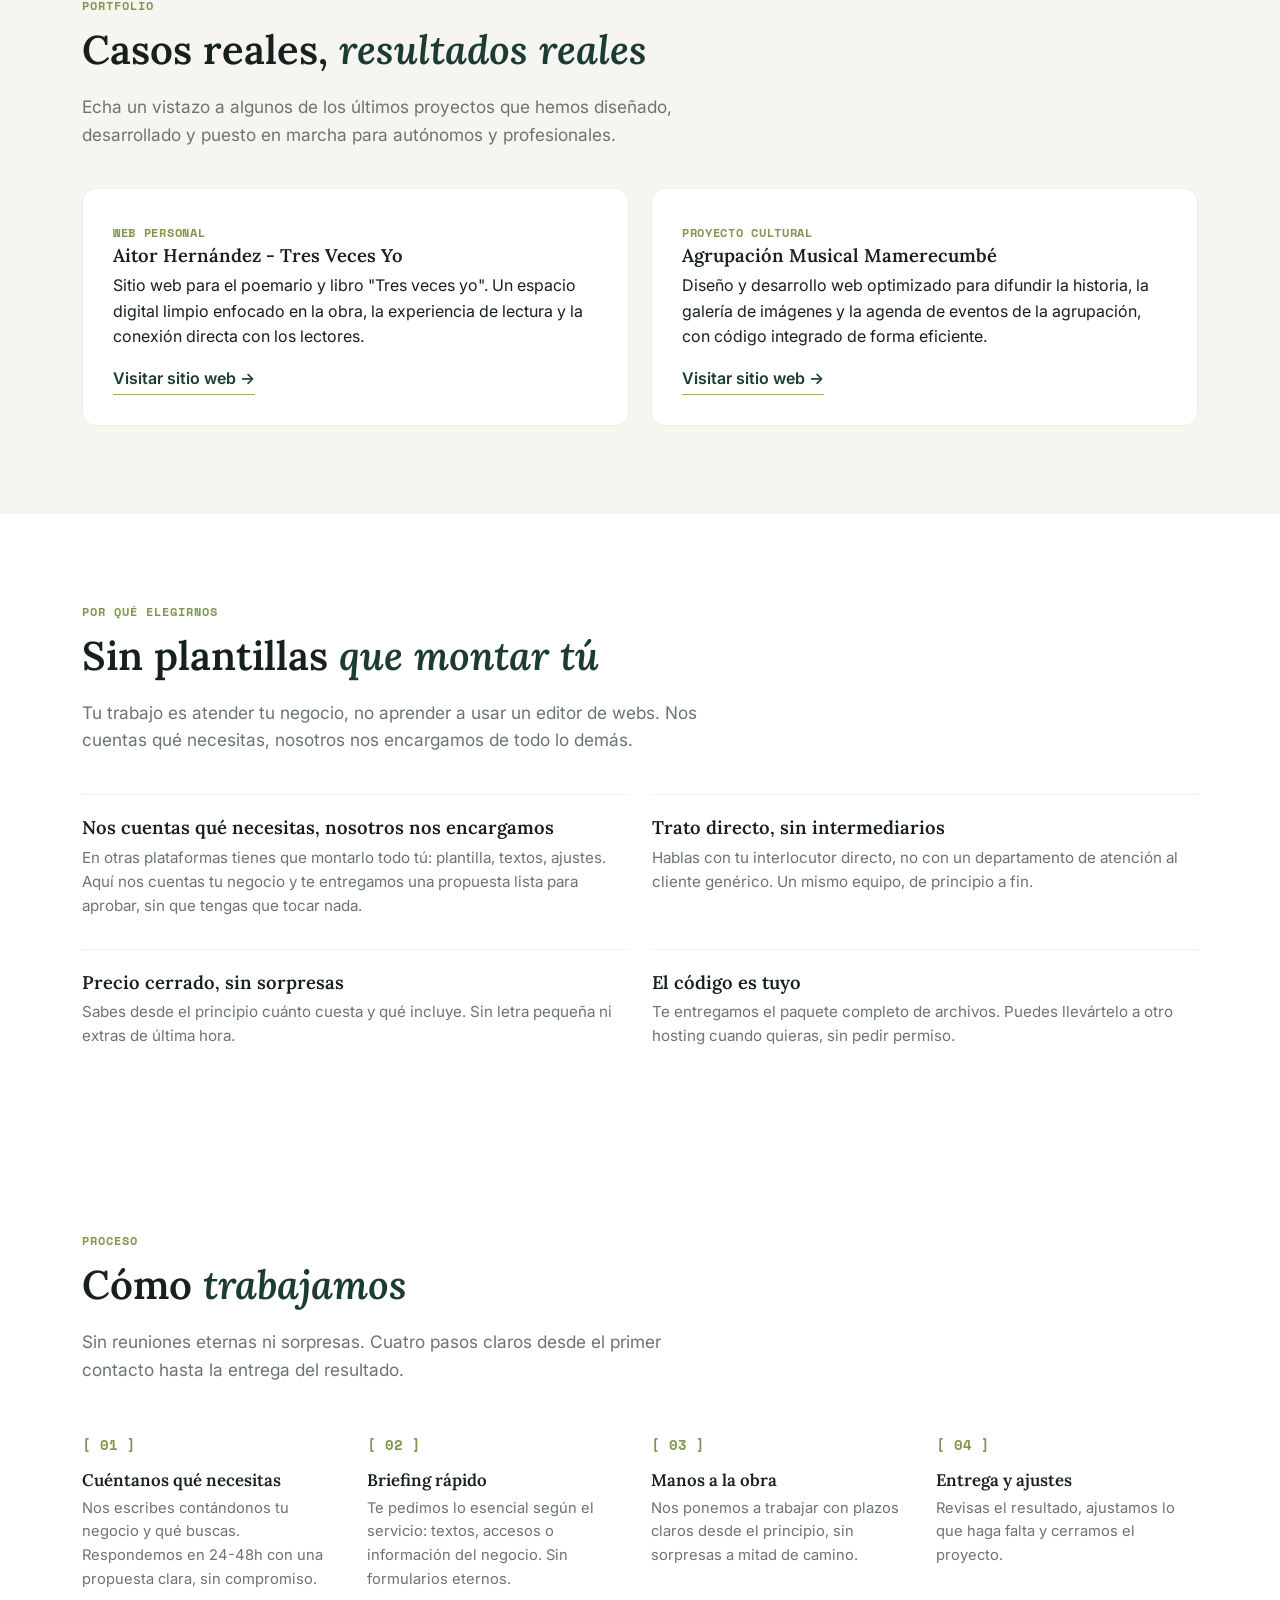
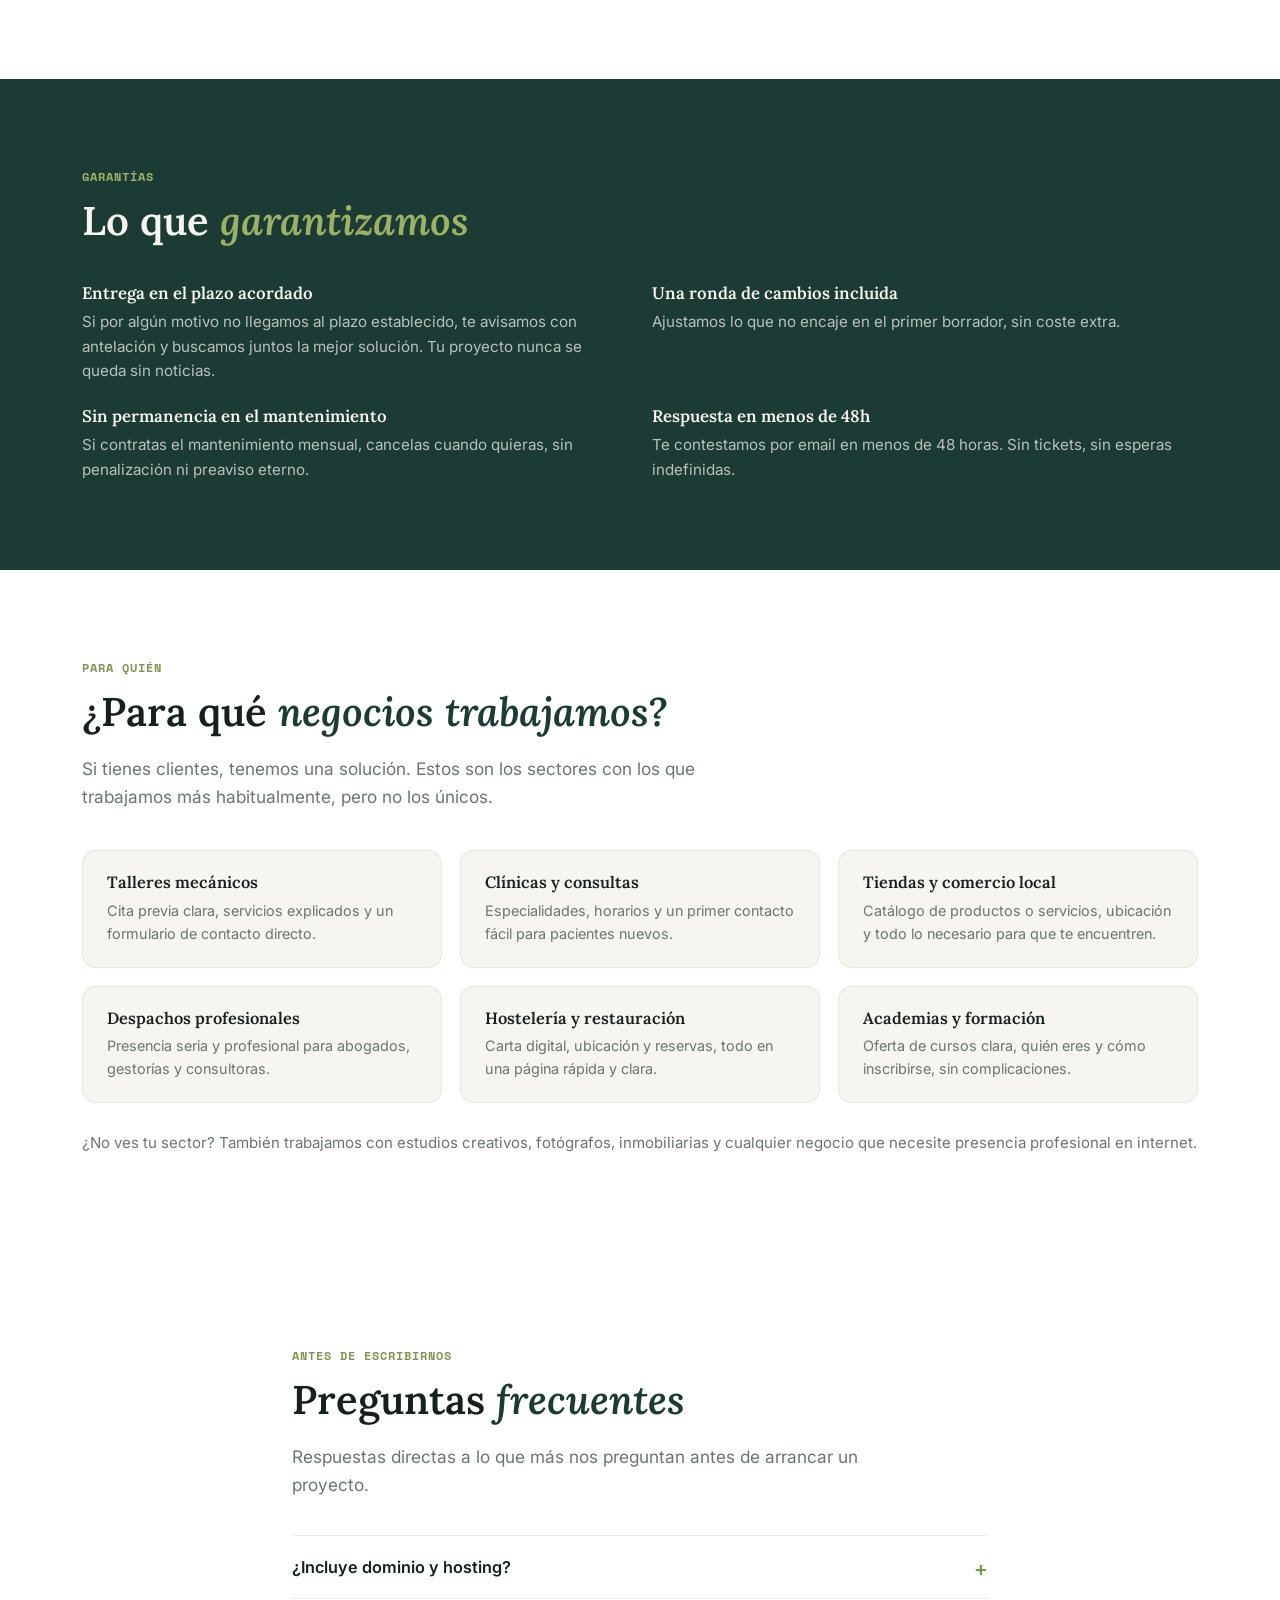
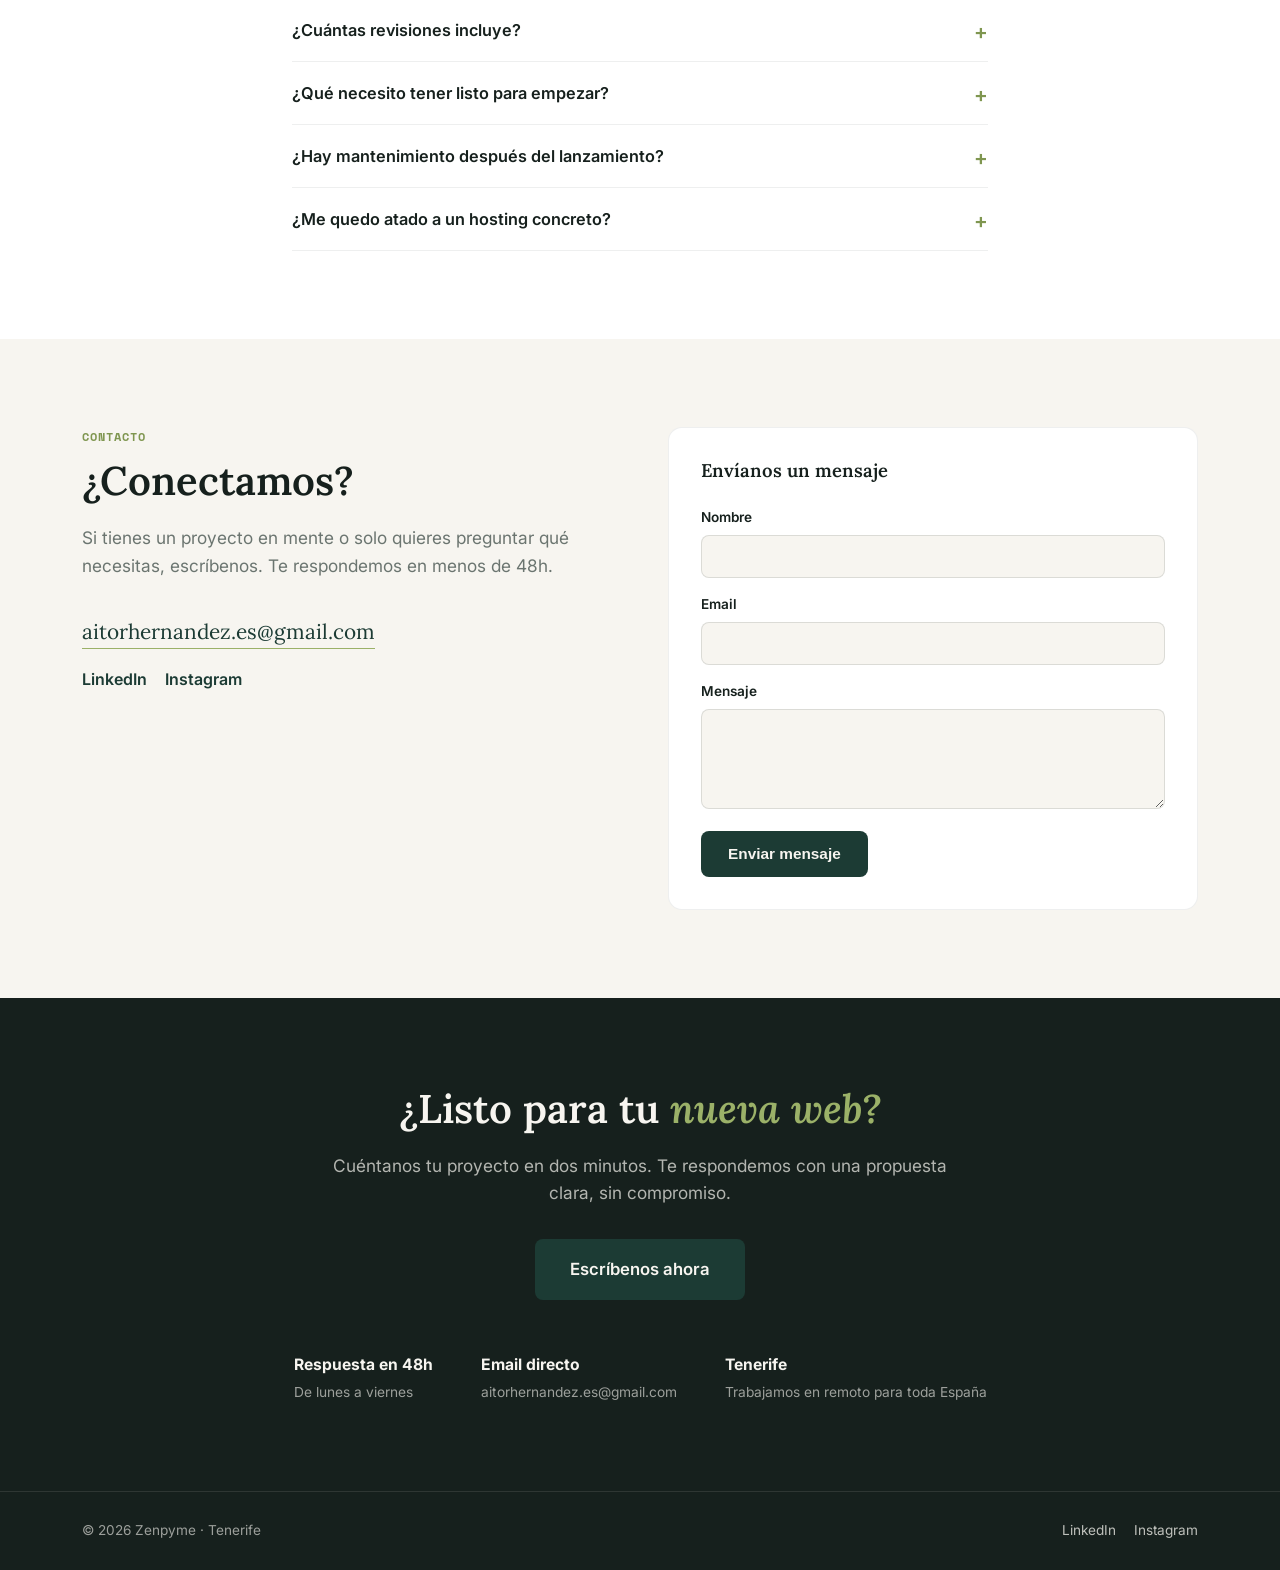
==== commit 45085740: "Update index.html" ====
--- a/index.html
+++ b/index.html
@@ -88,15 +88,7 @@
         "@type": "Answer",
         "text": "No. La web es tuya: te entregamos el paquete completo de archivos y puedes llevártelo cuando quieras al hosting que prefieras."
       }
-<style>
-.section-with-illustration {
-display: flex;
-@@ -7,8 +97,92 @@
-padding: 4rem 1.5rem;
-max-width: 1100px;
-margin: 0 auto;
     }
-}
   ]
 }
 </script>
@@ -182,12 +174,6 @@
         </svg>
       </div>
     </div>
-@media (min-width: 768px) {
-.section-with-illustration {
-flex-direction: row;
-@@ -25,25 +199,69 @@
-}
-}
 
     <div class="metrics-strip" role="list">
       <div class="metric" role="listitem"><span class="metric-num">149€</span><span class="metric-label">Web desde</span></div>
@@ -196,11 +182,6 @@
       <div class="metric" role="listitem"><span class="metric-num">100%</span><span class="metric-label">Código en tu propiedad</span></div>
     </div>
   </section>
-.col-text {
-display: flex;
-flex-direction: column;
-justify-content: center;
-}
 
   <!-- POR QUÉ IMPORTA -->
   <section class="section section-why">
@@ -211,12 +192,6 @@
       <a href="#servicios" class="link-arrow">Ver cómo podemos ayudarte →</a>
     </div>
   </section>
-.col-media {
-display: flex;
-justify-content: center;
-align-items: center;
-width: 100%;
-}
 
   <!-- SERVICIOS -->
   <section class="section section-servicios" id="servicios">
@@ -224,11 +199,6 @@
       <p class="eyebrow">Servicios</p>
       <h2>Tu negocio, <em>también en internet</em></h2>
       <p class="lead">Si tienes un negocio o trabajas como autónomo y todavía no tienes página web, o la que tienes no representa lo que haces, podemos ayudarte. Diseñamos y desarrollamos páginas web profesionales, pensadas para que tengas presencia real en internet desde el primer día.</p>
-.col-media img {
-width: 100%;
-max-width: 450px;
-height: auto;
-}
 
       <div class="feature-grid">
         <article class="feature-card">
@@ -252,12 +222,6 @@
           <p>Clara y profesional, para que tus clientes te encuentren y confíen en ti a primera vista.</p>
         </article>
       </div>
-.col-media-double {
-display: flex;
-flex-direction: column;
-@@ -52,6 +270,25 @@
-width: 100%;
-}
 
       <div class="pricing-row">
         <div class="price-card price-card-main">
@@ -278,24 +242,12 @@
           <a href="mantenimiento-web.html" class="link-arrow">Ver qué incluye →</a>
         </div>
       </div>
-@media (min-width: 768px) {
-.col-media-double {
-flex-direction: row;
-@@ -64,57 +301,280 @@
-}
-</style>
 
       <div class="cta-banner">
         <p>¿Tienes un negocio y quieres tener presencia en internet?</p>
         <a href="#contacto" class="btn btn-primary">Solicita más información</a>
       </div>
-<section class="section-with-illustration">
-<div class="col-text">
-<p style="color: #4A5D4E; font-weight: bold; margin-bottom: 0.5rem;">Por qué importa</p>
-<h2>Más clientes. <em>Más confianza.</em> Desde el día uno.</h2>
-<p>Hoy, si no estás en internet, no existes para la mayoría de tus clientes potenciales. Una web clara y profesional te pone delante de quienes ya te están buscando.</p>
-    </div>
-</div>
+    </div>
   </section>
 
   <!-- OTROS SERVICIOS -->
@@ -328,11 +280,36 @@
           </div>
         </article>
       </div>
-<div class="col-media">
-        <img src="next-adventure.png" alt="Más clientes, más confianza">
-    </div>
-        <img src="undraw_next-adventure_pzln.png" alt="Más clientes, más confianza">
-</div>
+    </div>
+  </section>
+
+  <!-- PROYECTOS REALIZADOS (PORTFOLIO) -->
+  <section class="section section-portfolio" id="portfolio">
+    <div class="section-inner">
+      <p class="eyebrow">Portfolio</p>
+      <h2>Casos reales, <em>resultados reales</em></h2>
+      <p class="lead">Echa un vistazo a algunos de los últimos proyectos que hemos diseñado, desarrollado y puesto en marcha para autónomos y profesionales.</p>
+
+      <div class="service-pair">
+        <article class="service-card">
+          <span class="feature-tag">Web Personal</span>
+          <h3>Aitor Hernández - Tres Veces Yo</h3>
+          <p>Sitio web para el poemario y libro "Tres veces yo". Un espacio digital limpio enfocado en la obra, la experiencia de lectura y la conexión directa con los lectores.</p>
+          <div class="service-card-actions">
+            <a href="https://aitorhdez.com" target="_blank" rel="noopener" class="link-arrow">Visitar sitio web →</a>
+          </div>
+        </article>
+
+        <article class="service-card">
+          <span class="feature-tag">Proyecto Cultural</span>
+          <h3>Agrupación Musical Mamerecumbé</h3>
+          <p>Diseño y desarrollo web optimizado para difundir la historia, la galería de imágenes y la agenda de eventos de la agrupación, con código integrado de forma eficiente.</p>
+          <div class="service-card-actions">
+            <a href="https://aitorhdezluna.github.io/mamerecumbe/" target="_blank" rel="noopener" class="link-arrow">Visitar sitio web →</a>
+          </div>
+        </article>
+      </div>
+    </div>
   </section>
 
   <!-- POR QUÉ ELEGIRNOS -->
@@ -341,7 +318,6 @@
       <p class="eyebrow">Por qué elegirnos</p>
       <h2>Sin plantillas <em>que montar tú</em></h2>
       <p class="lead">Tu trabajo es atender tu negocio, no aprender a usar un editor de webs. Nos cuentas qué necesitas, nosotros nos encargamos de todo lo demás.</p>
-</section>
 
       <div class="reason-grid">
         <article class="reason-card">
@@ -361,13 +337,7 @@
           <p>Te entregamos el paquete completo de archivos. Puedes llevártelo a otro hosting cuando quieras, sin pedir permiso.</p>
         </article>
       </div>
-<section id="servicios" class="section-with-illustration reverse">
-<div class="col-text">
-<p style="color: #4A5D4E; font-weight: bold; margin-bottom: 0.5rem;">Servicios</p>
-<h2>Tu negocio, <em>también en internet</em></h2>
-<p>Diseñamos y desarrollamos páginas web profesionales, pensadas para que tengas presencia real en internet desde el primer día.</p>
-    </div>
-</div>
+    </div>
   </section>
 
   <!-- PROCESO -->
@@ -399,11 +369,7 @@
           <p>Revisas el resultado, ajustamos lo que haga falta y cerramos el proyecto.</p>
         </li>
       </ol>
-<div class="col-media">
-        <img src="growth-analytics.png" alt="Tu negocio en internet">
-    </div>
-        <img src="undraw_growth-analytics_vzjz.png" alt="Tu negocio en internet">
-</div>
+    </div>
   </section>
 
   <!-- GARANTÍAS -->
@@ -411,7 +377,6 @@
     <div class="section-inner">
       <p class="eyebrow">Garantías</p>
       <h2>Lo que <em>garantizamos</em></h2>
-</section>
 
       <div class="guarantee-grid">
         <article class="guarantee-card">
@@ -431,12 +396,7 @@
           <p>Te contestamos por email en menos de 48 horas. Sin tickets, sin esperas indefinidas.</p>
         </article>
       </div>
-<section class="section-with-illustration">
-<div class="col-text">
-<h2>Diseño Web <em>Pensado para convertir</em></h2>
-<p>Estructura limpia, rendimiento impecable y adaptada perfectamente a cualquier pantalla, móvil o tableta.</p>
-    </div>
-</div>
+    </div>
   </section>
 
   <!-- PARA QUIÉN -->
@@ -455,11 +415,7 @@
         <article class="sector-card"><h3>Academias y formación</h3><p>Oferta de cursos clara, quién eres y cómo inscribirse, sin complicaciones.</p></article>
       </div>
       <p class="sector-footnote">¿No ves tu sector? También trabajamos con estudios creativos, fotógrafos, inmobiliarias y cualquier negocio que necesite presencia profesional en internet.</p>
-<div class="col-media">
-        <img src="programming.png" alt="Desarrollo y programación web">
-    </div>
-        <img src="undraw_programming_j1zw.png" alt="Desarrollo y programación web">
-</div>
+    </div>
   </section>
 
   <!-- FAQ -->
@@ -468,7 +424,6 @@
       <p class="eyebrow">Antes de escribirnos</p>
       <h2>Preguntas <em>frecuentes</em></h2>
       <p class="lead">Respuestas directas a lo que más nos preguntan antes de arrancar un proyecto.</p>
-</section>
 
       <div class="faq-list">
         <details class="faq-item">
@@ -492,13 +447,7 @@
           <p>No. La web es tuya: te entregamos el paquete completo de archivos y puedes llevártelo cuando quieras al hosting que prefieras, sin coste ni necesidad de nuestro permiso.</p>
         </details>
       </div>
-<section class="section-with-illustration reverse">
-<div class="col-text">
-<p style="color: #4A5D4E; font-weight: bold; margin-bottom: 0.5rem;">Visibilidad Local</p>
-<h2>Optimización de tu <em>ficha de Google</em></h2>
-<p>Completamos y optimizamos tu Perfil de Empresa en Google para que aparezcas destacado en Google Maps ante búsquedas locales.</p>
-    </div>
-</div>
+    </div>
   </section>
 
   <!-- CONTACTO -->
@@ -527,15 +476,8 @@
           <button type="submit" class="btn btn-primary">Enviar mensaje</button>
         </form>
       </div>
-<div class="col-media-double">
-        <img src="reviews.png" alt="Gestión de Reseñas">
-        <img src="social-media-post.png" alt="Publicaciones locales">
-    </div>
-        <img src="undraw_reviews_bmgj.png" alt="Gestión de Reseñas">
-        <img src="undraw_social-media-post_tg7l.png" alt="Publicaciones locales">
-</div>
-  </section>
-</section>
+    </div>
+  </section>
 
   <!-- CTA FINAL -->
   <section class="section section-cta-final">
@@ -549,13 +491,7 @@
         <div><strong>Email directo</strong><span>aitorhernandez.es@gmail.com</span></div>
         <div><strong>Tenerife</strong><span>Trabajamos en remoto para toda España</span></div>
       </div>
-<section id="faq" class="section-with-illustration">
-<div class="col-text">
-<p style="color: #4A5D4E; font-weight: bold; margin-bottom: 0.5rem;">Antes de escribirnos</p>
-<h2>Preguntas <em>frecuentes</em></h2>
-<p>Respuestas directas a lo que más nos preguntan antes de arrancar un proyecto web.</p>
-    </div>
-</div>
+    </div>
   </section>
 
 </main>
@@ -566,15 +502,10 @@
     <div class="footer-links">
       <a href="https://www.linkedin.com/in/aitorhdezdg/" target="_blank" rel="noopener">LinkedIn</a>
       <a href="https://www.instagram.com/aitorherlu/" target="_blank" rel="noopener">Instagram</a>
-<div class="col-media">
-        <img src="my-answer.png" alt="Preguntas frecuentes">
-    </div>
-        <img src="undraw_my-answer_au1h.png" alt="Preguntas frecuentes">
-</div>
+    </div>
   </div>
 </footer>
 
 <script src="script.js"></script>
 </body>
 </html>
-</section>
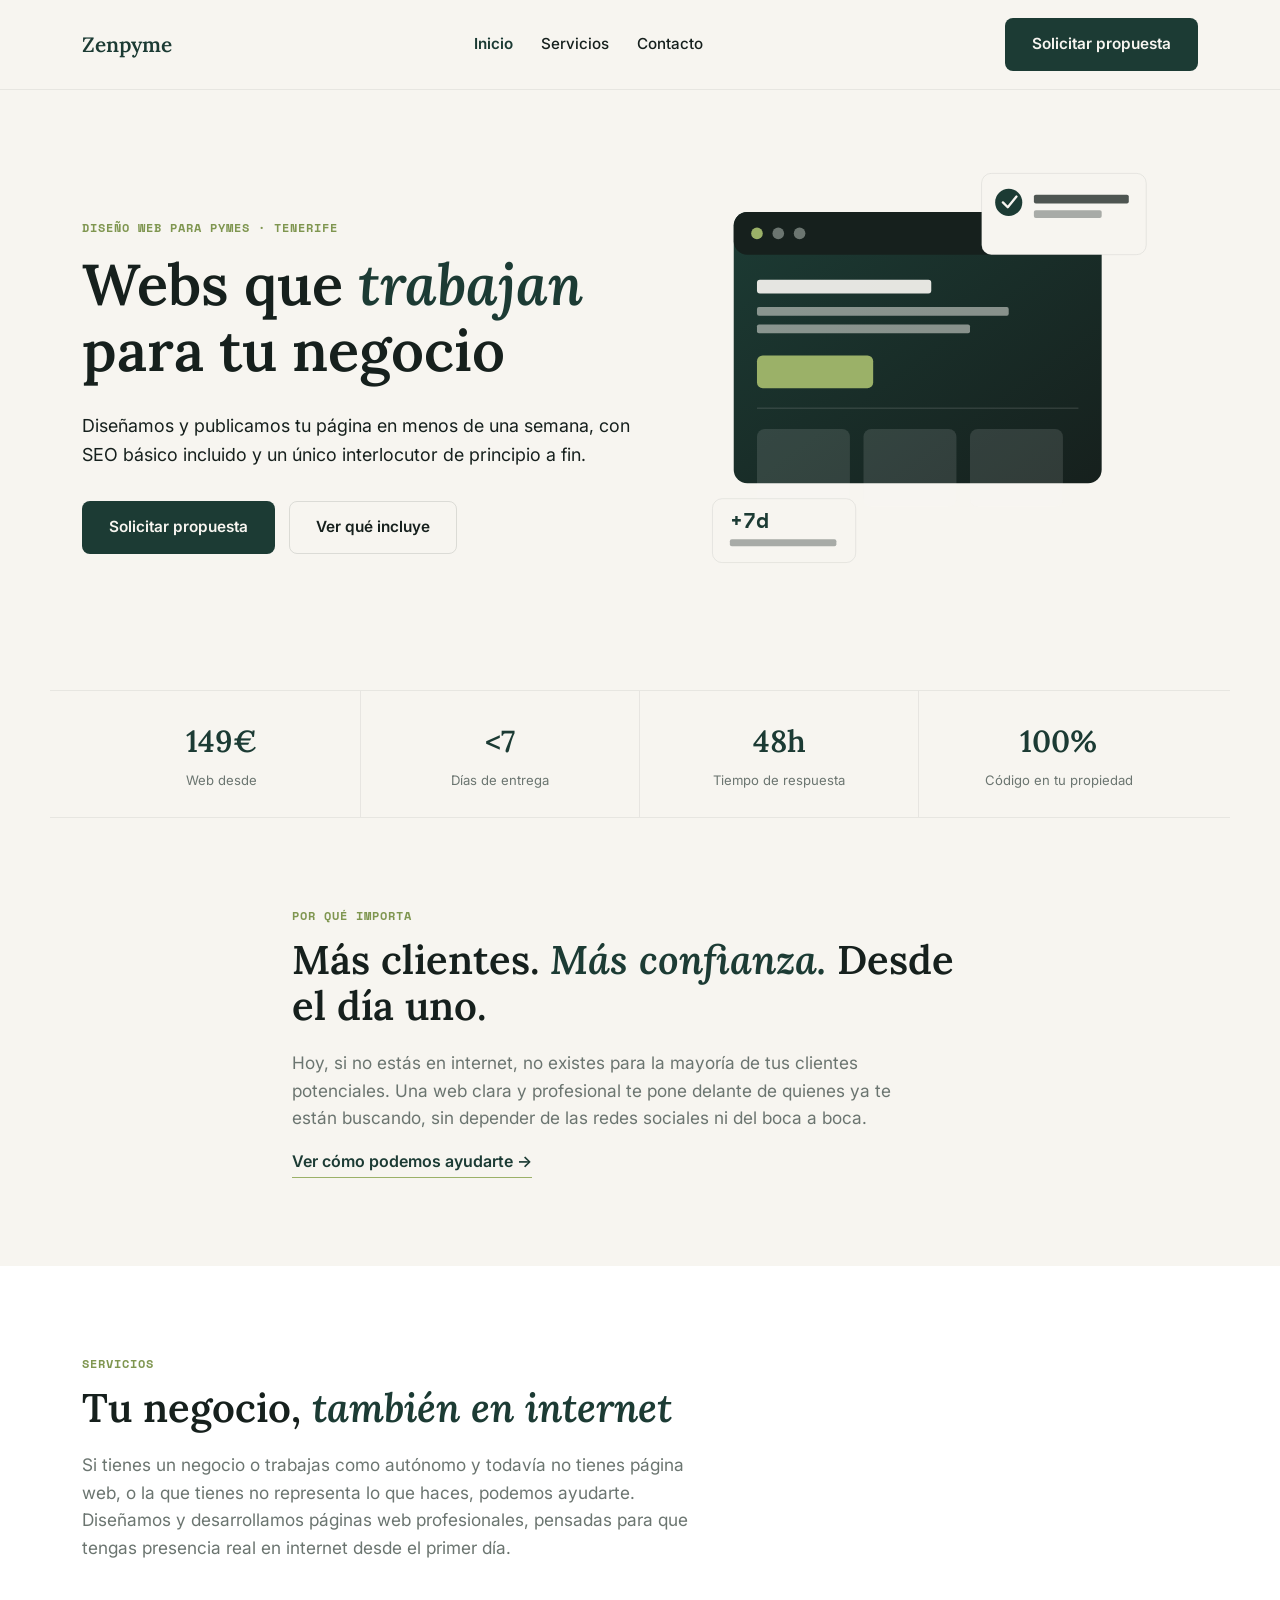
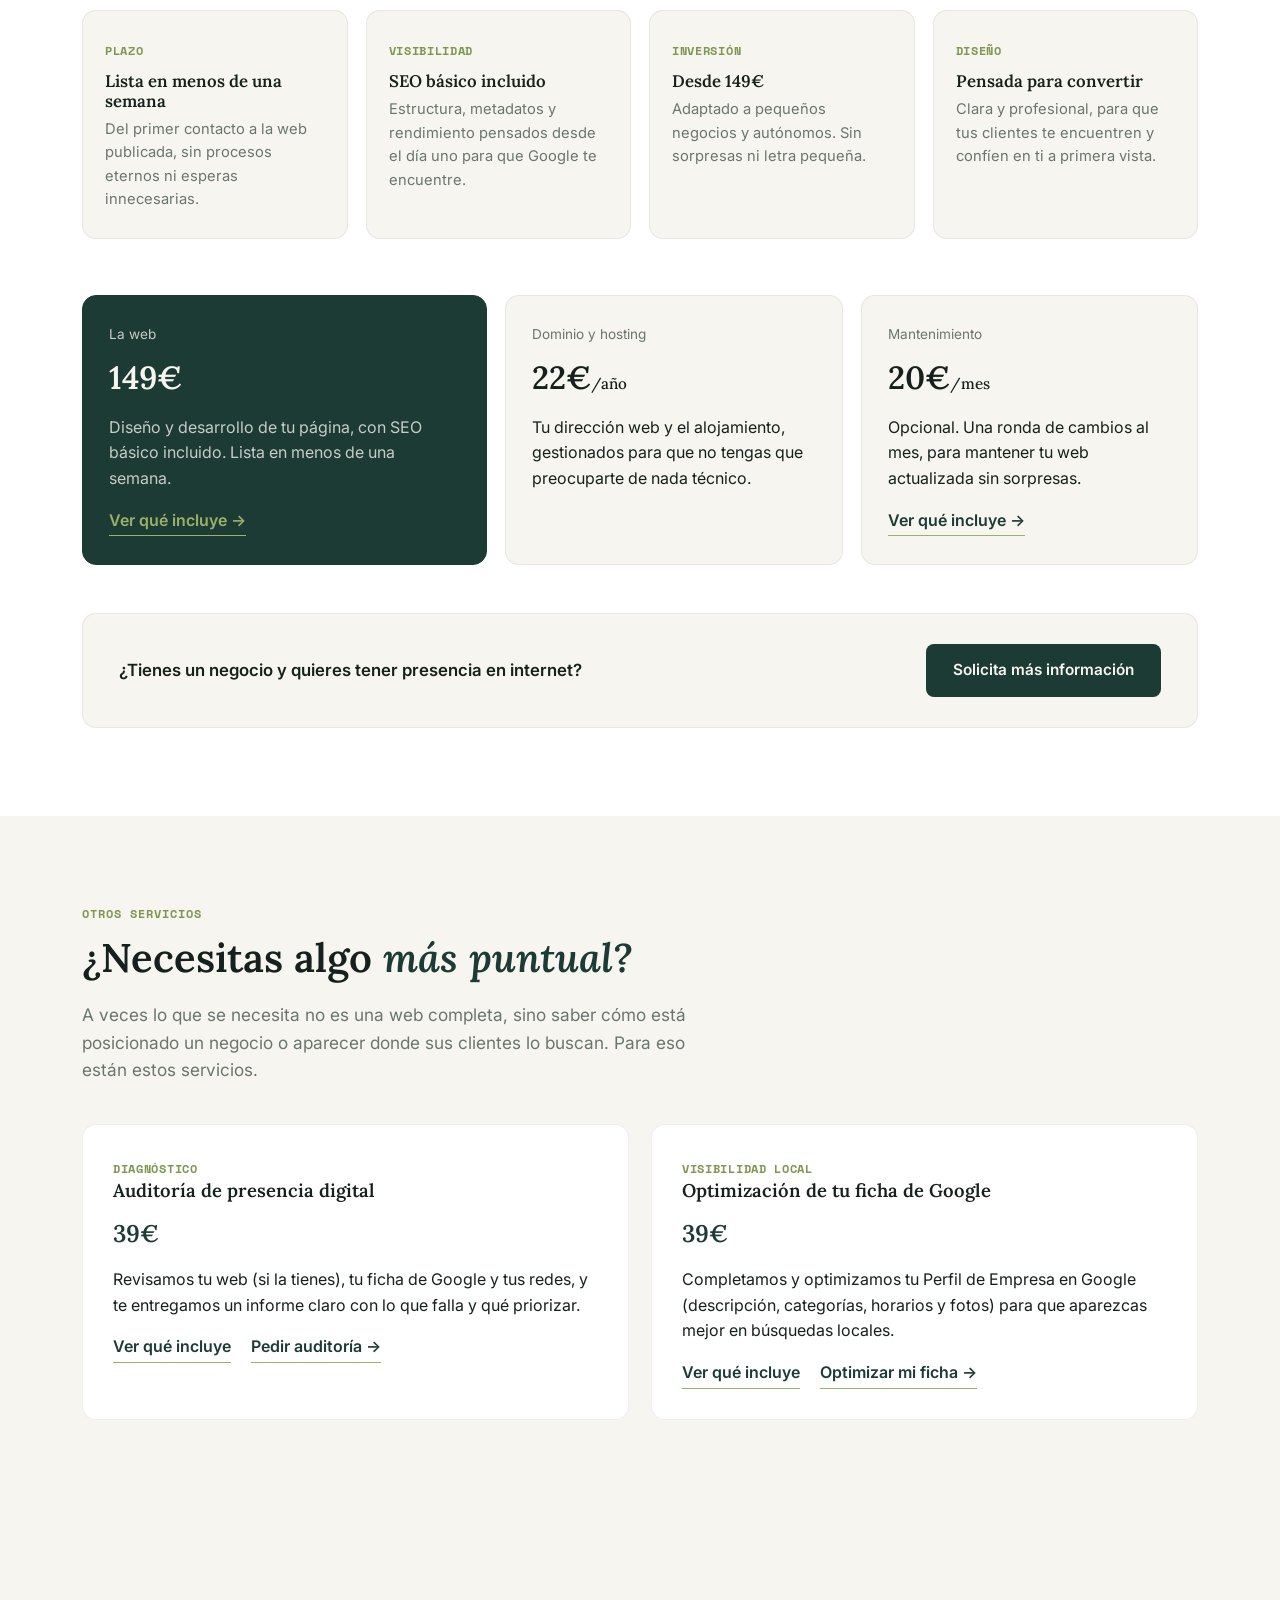
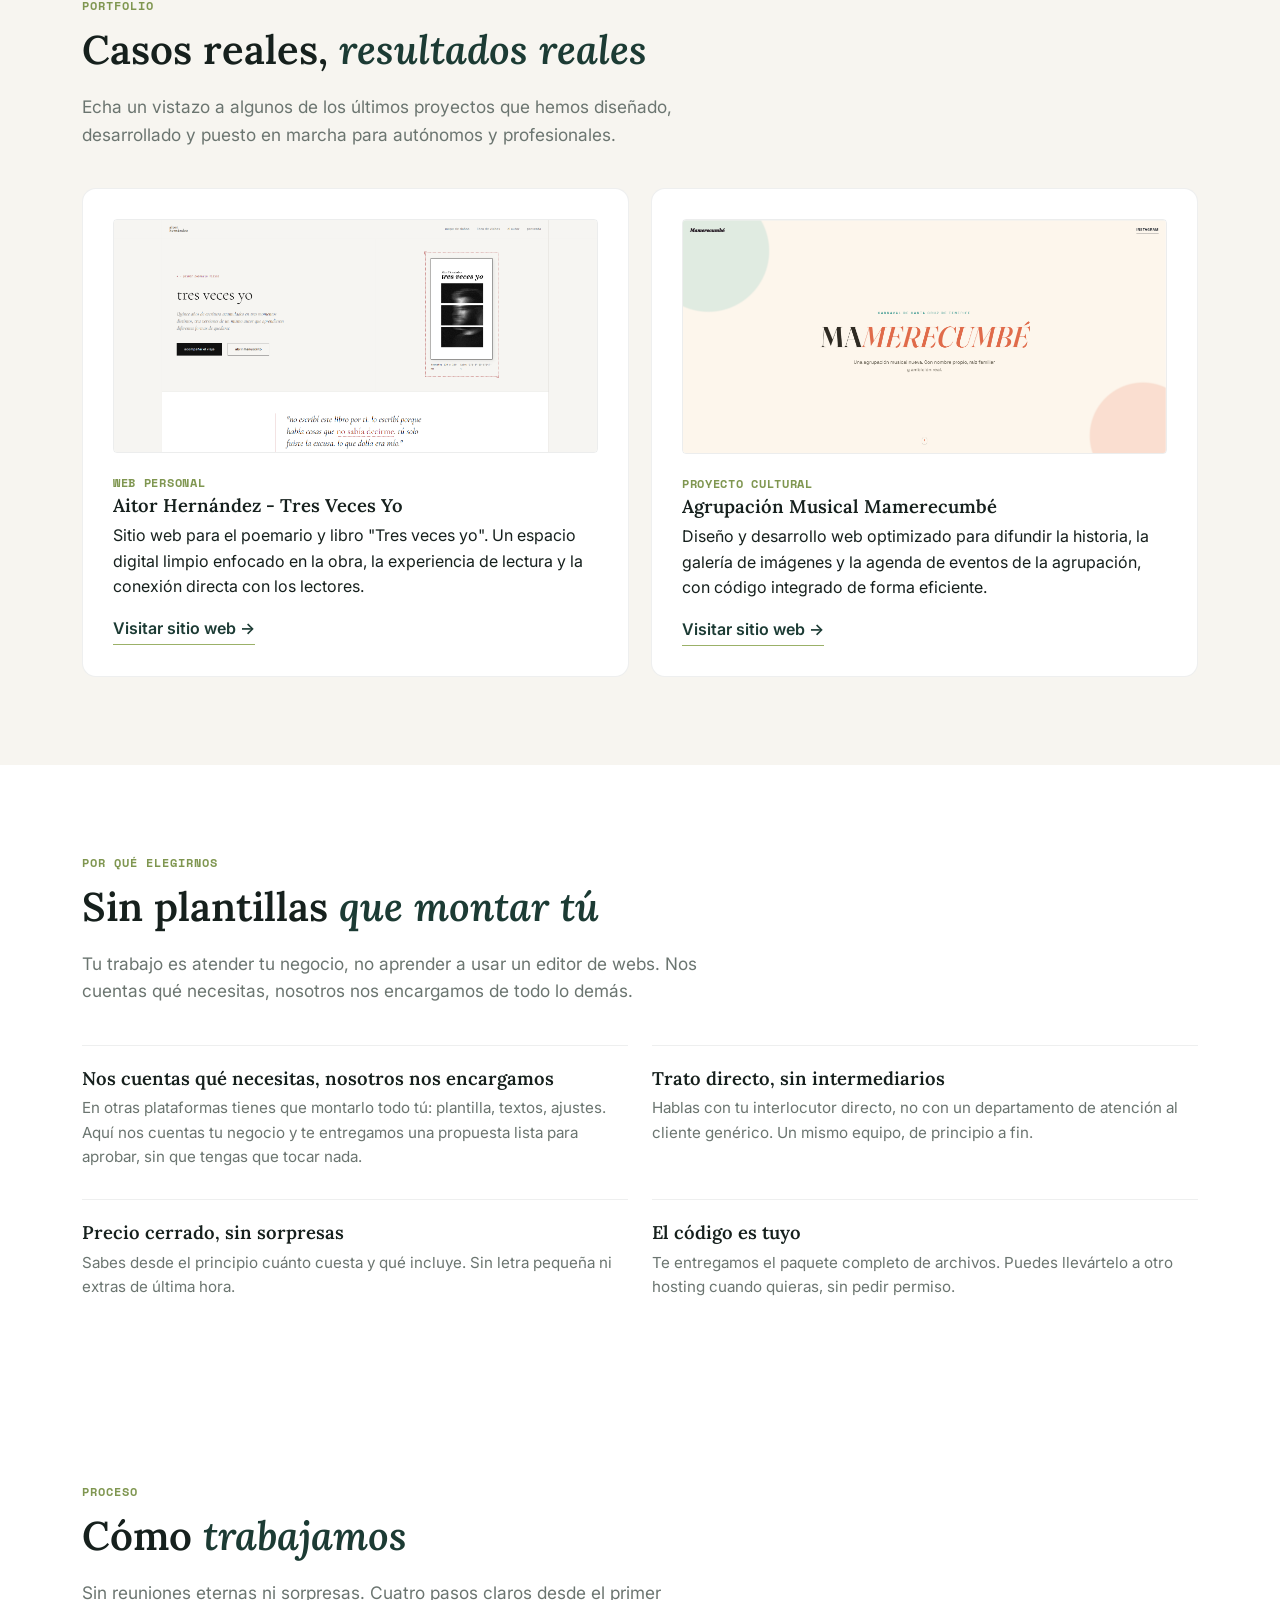
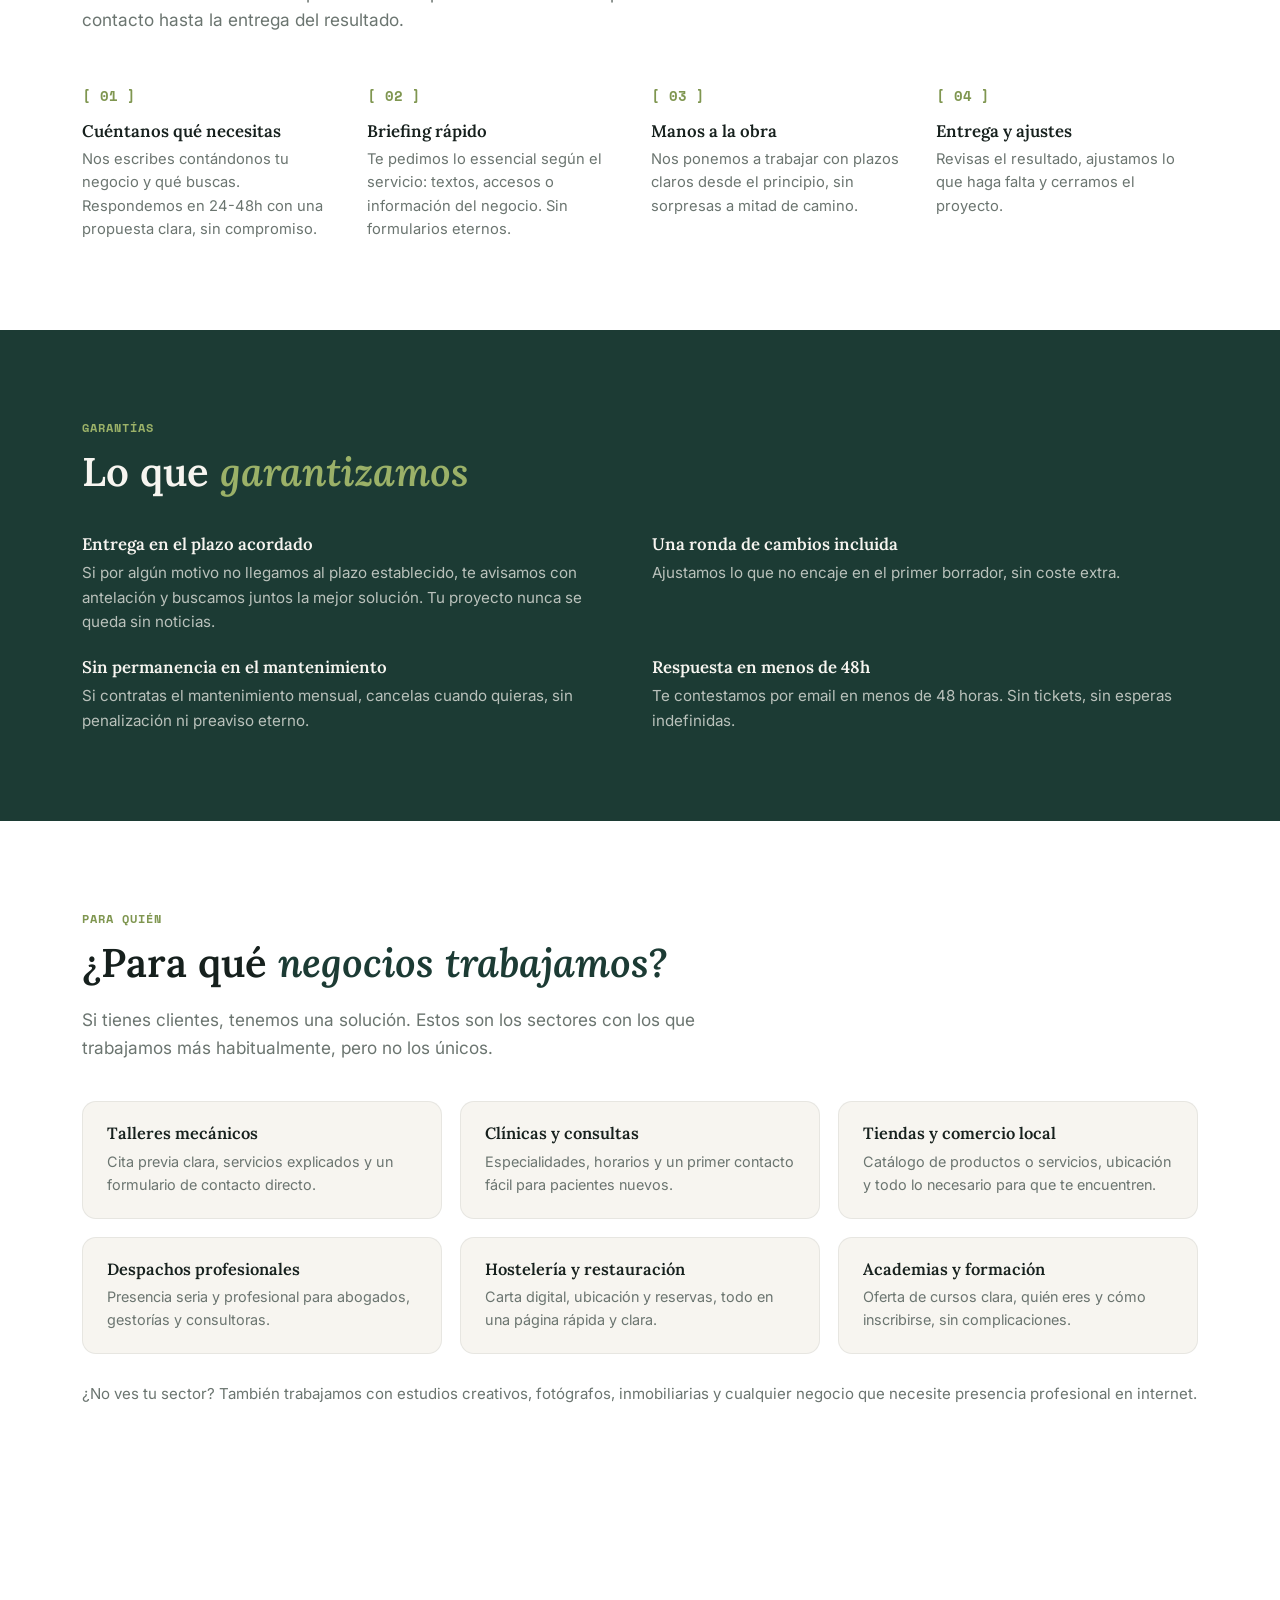
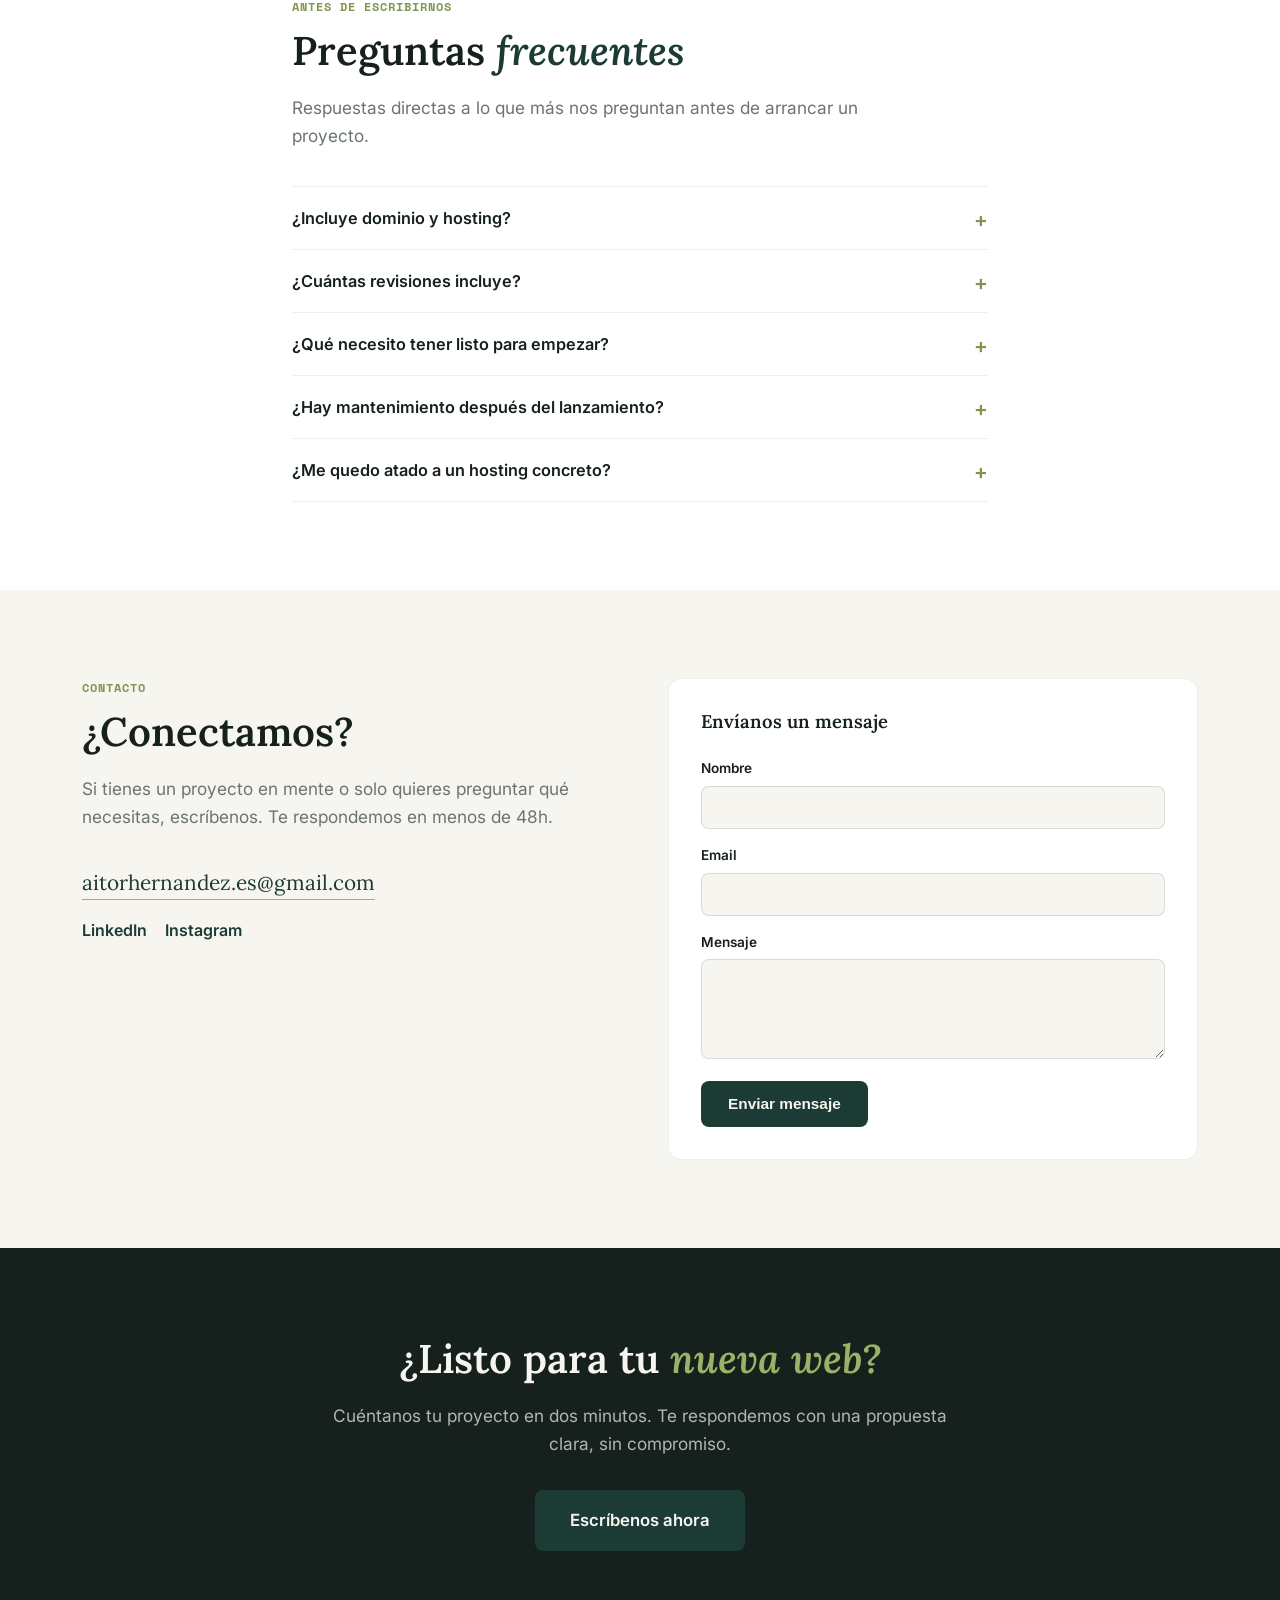
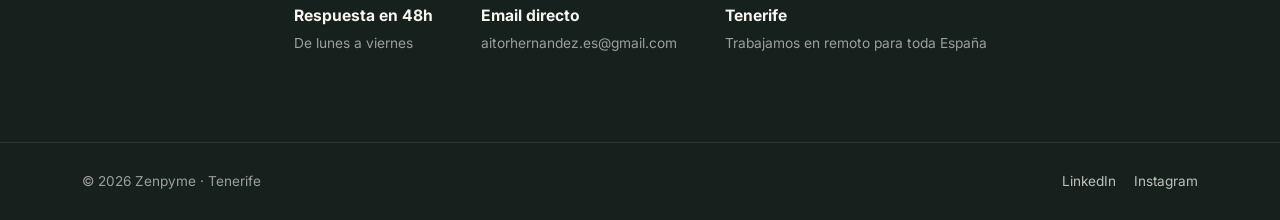
==== commit da1ae936: "Update index.html" ====
--- a/index.html
+++ b/index.html
@@ -28,6 +28,23 @@
 <link href="https://fonts.googleapis.com/css2?family=Lora:ital,wght@0,500;0,600;1,500;1,600&family=Inter:wght@400;500;600&family=Space+Mono:wght@400;700&display=swap" rel="stylesheet">
 
 <link rel="stylesheet" href="styles.css">
+
+<!-- Estilo extra opcional e integrado para controlar las imágenes del portfolio de manera adaptativa -->
+<style>
+  .service-card-image {
+    width: 100%;
+    overflow: hidden;
+    border-radius: 4px;
+    margin-bottom: 16px;
+    border: 1px solid rgba(22, 32, 29, 0.08);
+  }
+  .service-card-image img {
+    width: 100%;
+    height: auto;
+    display: block;
+    object-fit: cover;
+  }
+</style>
 
 <script type="application/ld+json">
 {
@@ -292,6 +309,9 @@
 
       <div class="service-pair">
         <article class="service-card">
+          <div class="service-card-image">
+            <img src="web-aitor-tres-veces-yo-desktop.PNG" alt="Captura de pantalla de la web de Aitor Hernández - Tres Veces Yo">
+          </div>
           <span class="feature-tag">Web Personal</span>
           <h3>Aitor Hernández - Tres Veces Yo</h3>
           <p>Sitio web para el poemario y libro "Tres veces yo". Un espacio digital limpio enfocado en la obra, la experiencia de lectura y la conexión directa con los lectores.</p>
@@ -301,6 +321,9 @@
         </article>
 
         <article class="service-card">
+          <div class="service-card-image">
+            <img src="web-mamerecumbe-agrupacion-musical.PNG" alt="Captura de pantalla de la web de la Agrupación Musical Mamerecumbé">
+          </div>
           <span class="feature-tag">Proyecto Cultural</span>
           <h3>Agrupación Musical Mamerecumbé</h3>
           <p>Diseño y desarrollo web optimizado para difundir la historia, la galería de imágenes y la agenda de eventos de la agrupación, con código integrado de forma eficiente.</p>
@@ -356,7 +379,7 @@
         <li class="process-step">
           <span class="step-num">[ 02 ]</span>
           <h3>Briefing rápido</h3>
-          <p>Te pedimos lo esencial según el servicio: textos, accesos o información del negocio. Sin formularios eternos.</p>
+          <p>Te pedimos lo essencial según el servicio: textos, accesos o información del negocio. Sin formularios eternos.</p>
         </li>
         <li class="process-step">
           <span class="step-num">[ 03 ]</span>
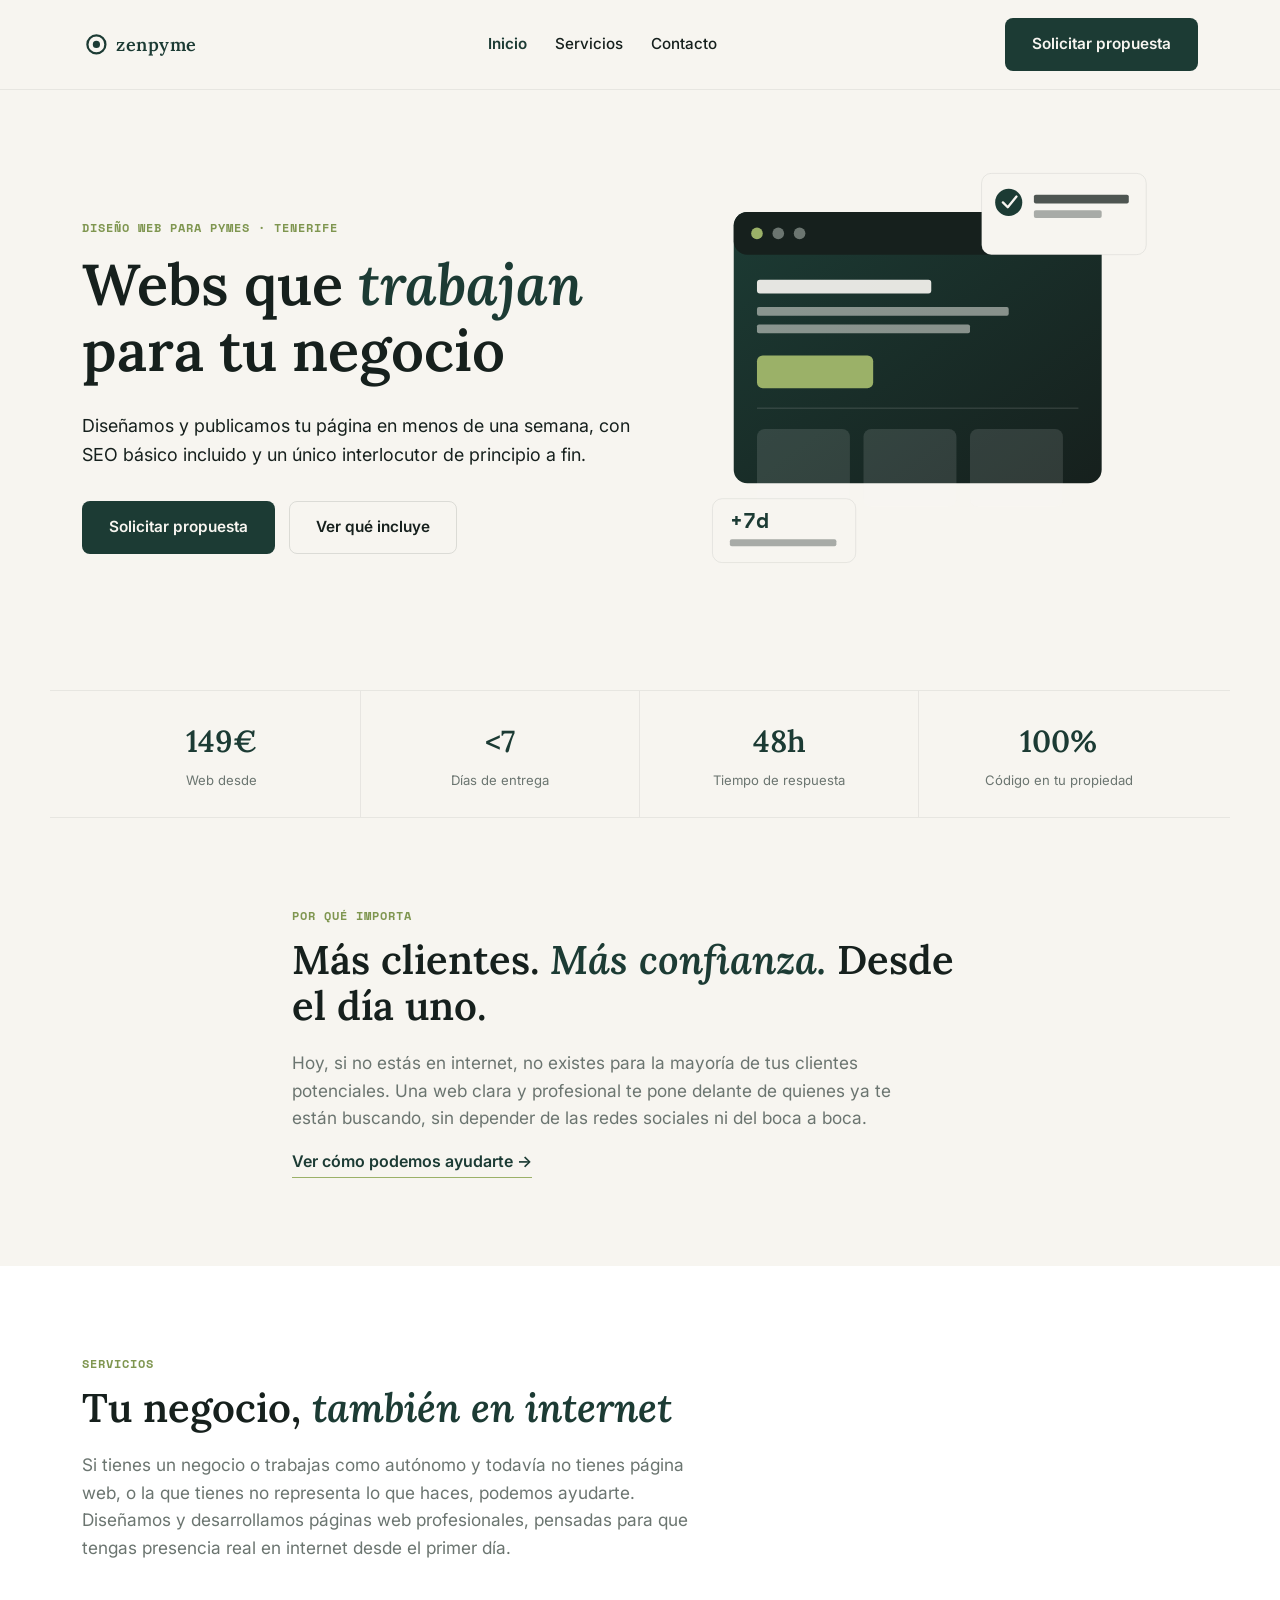
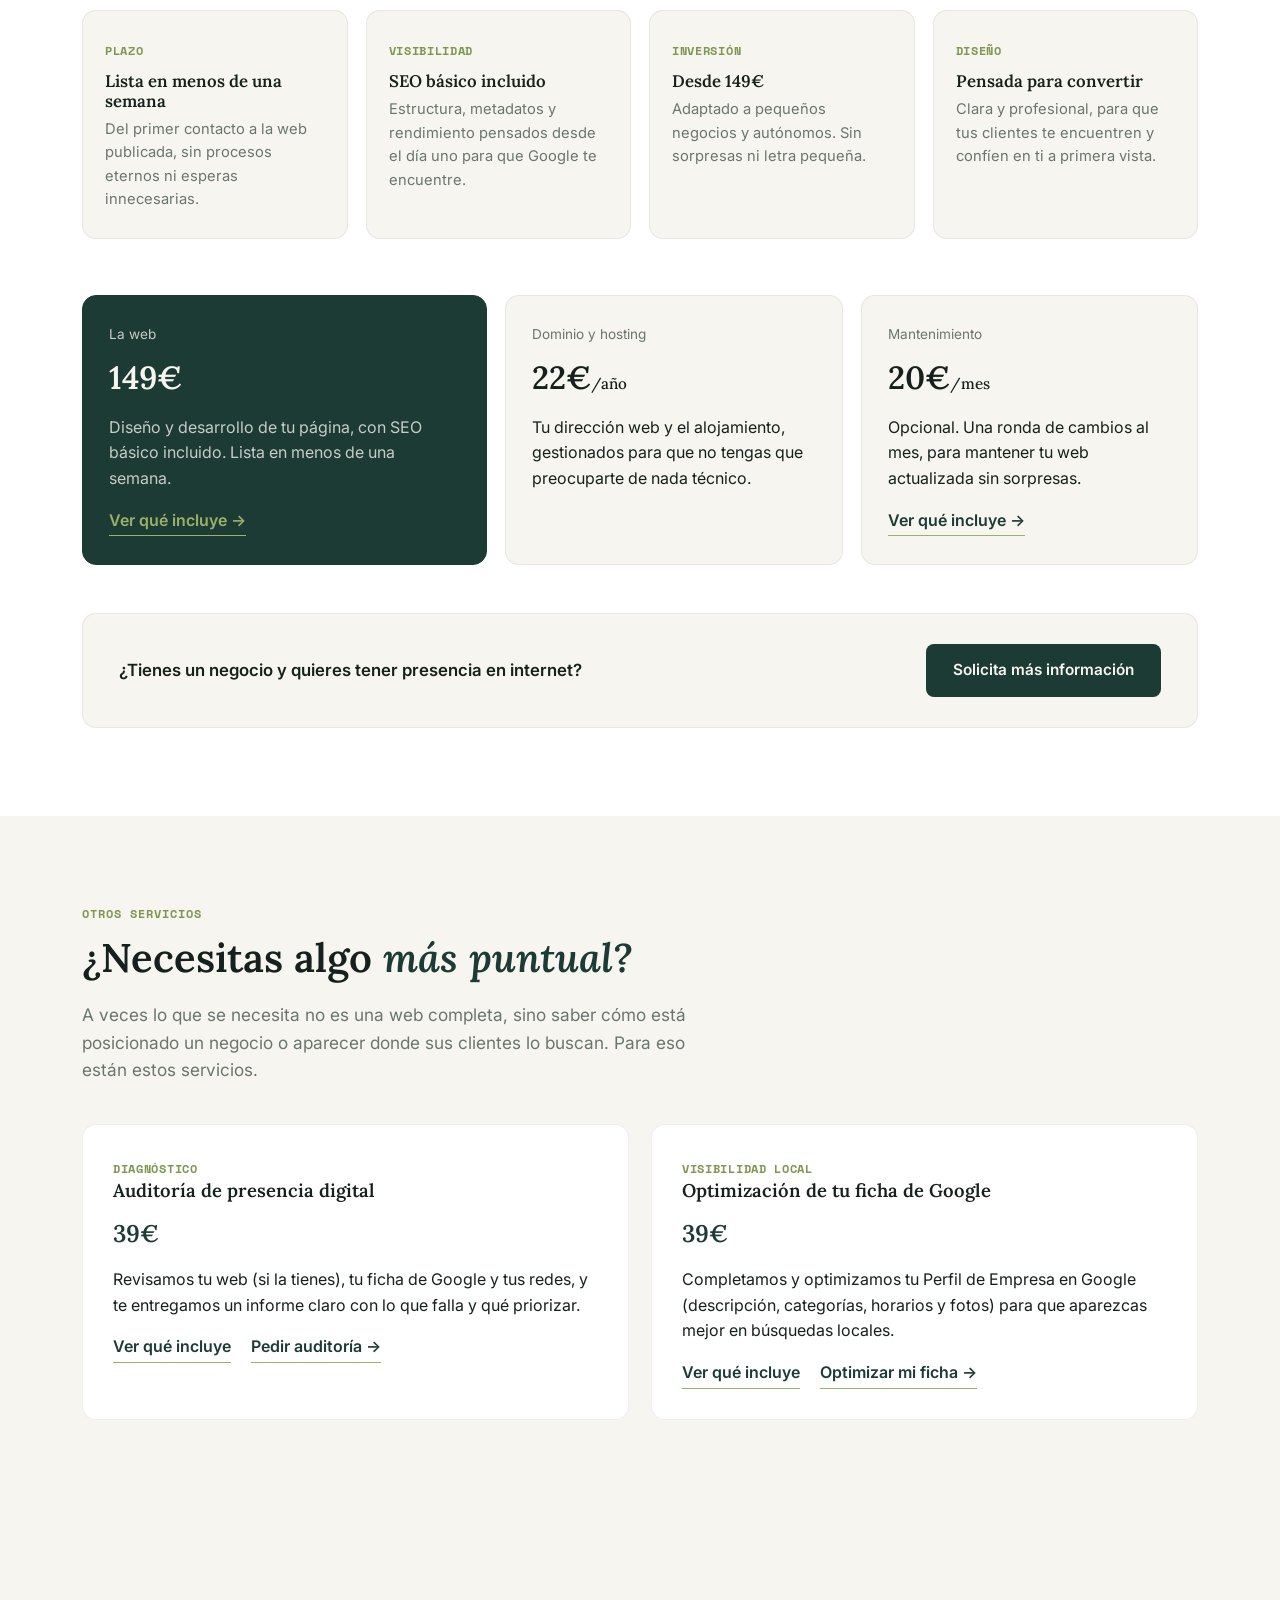
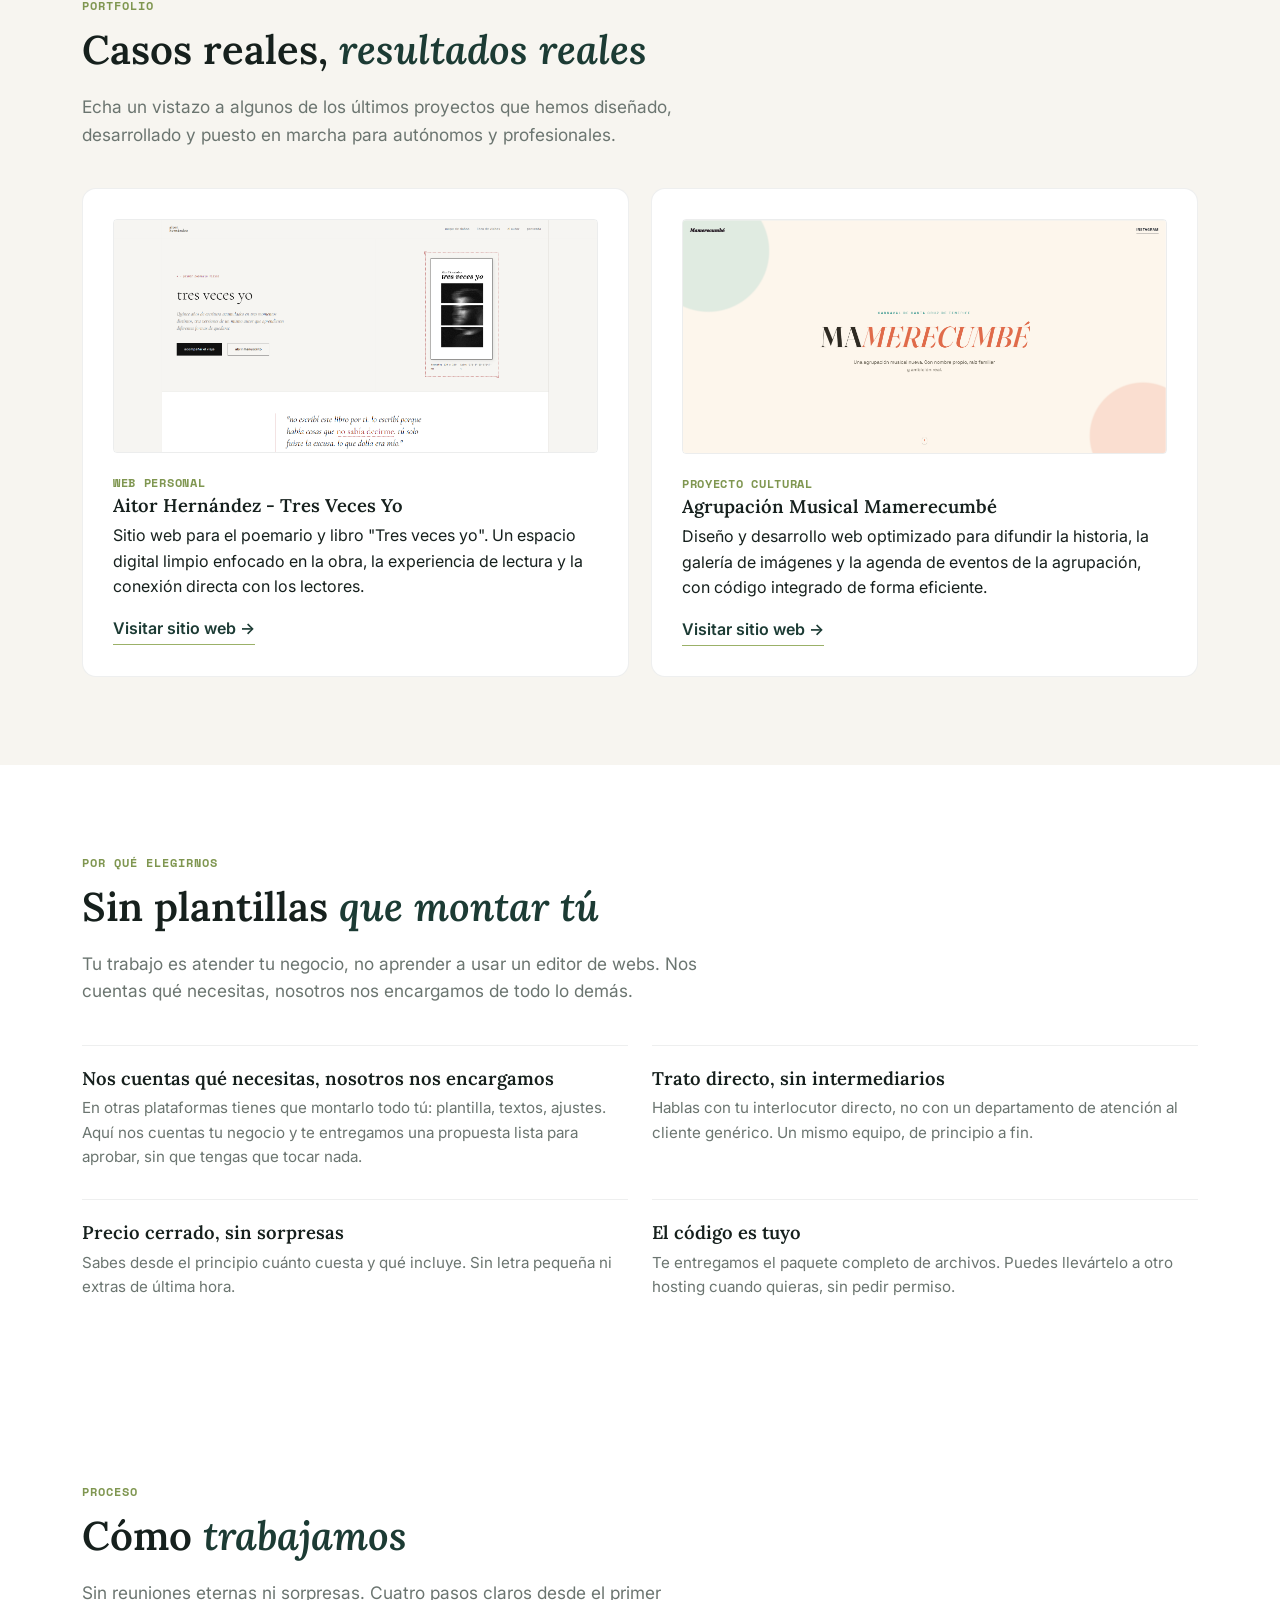
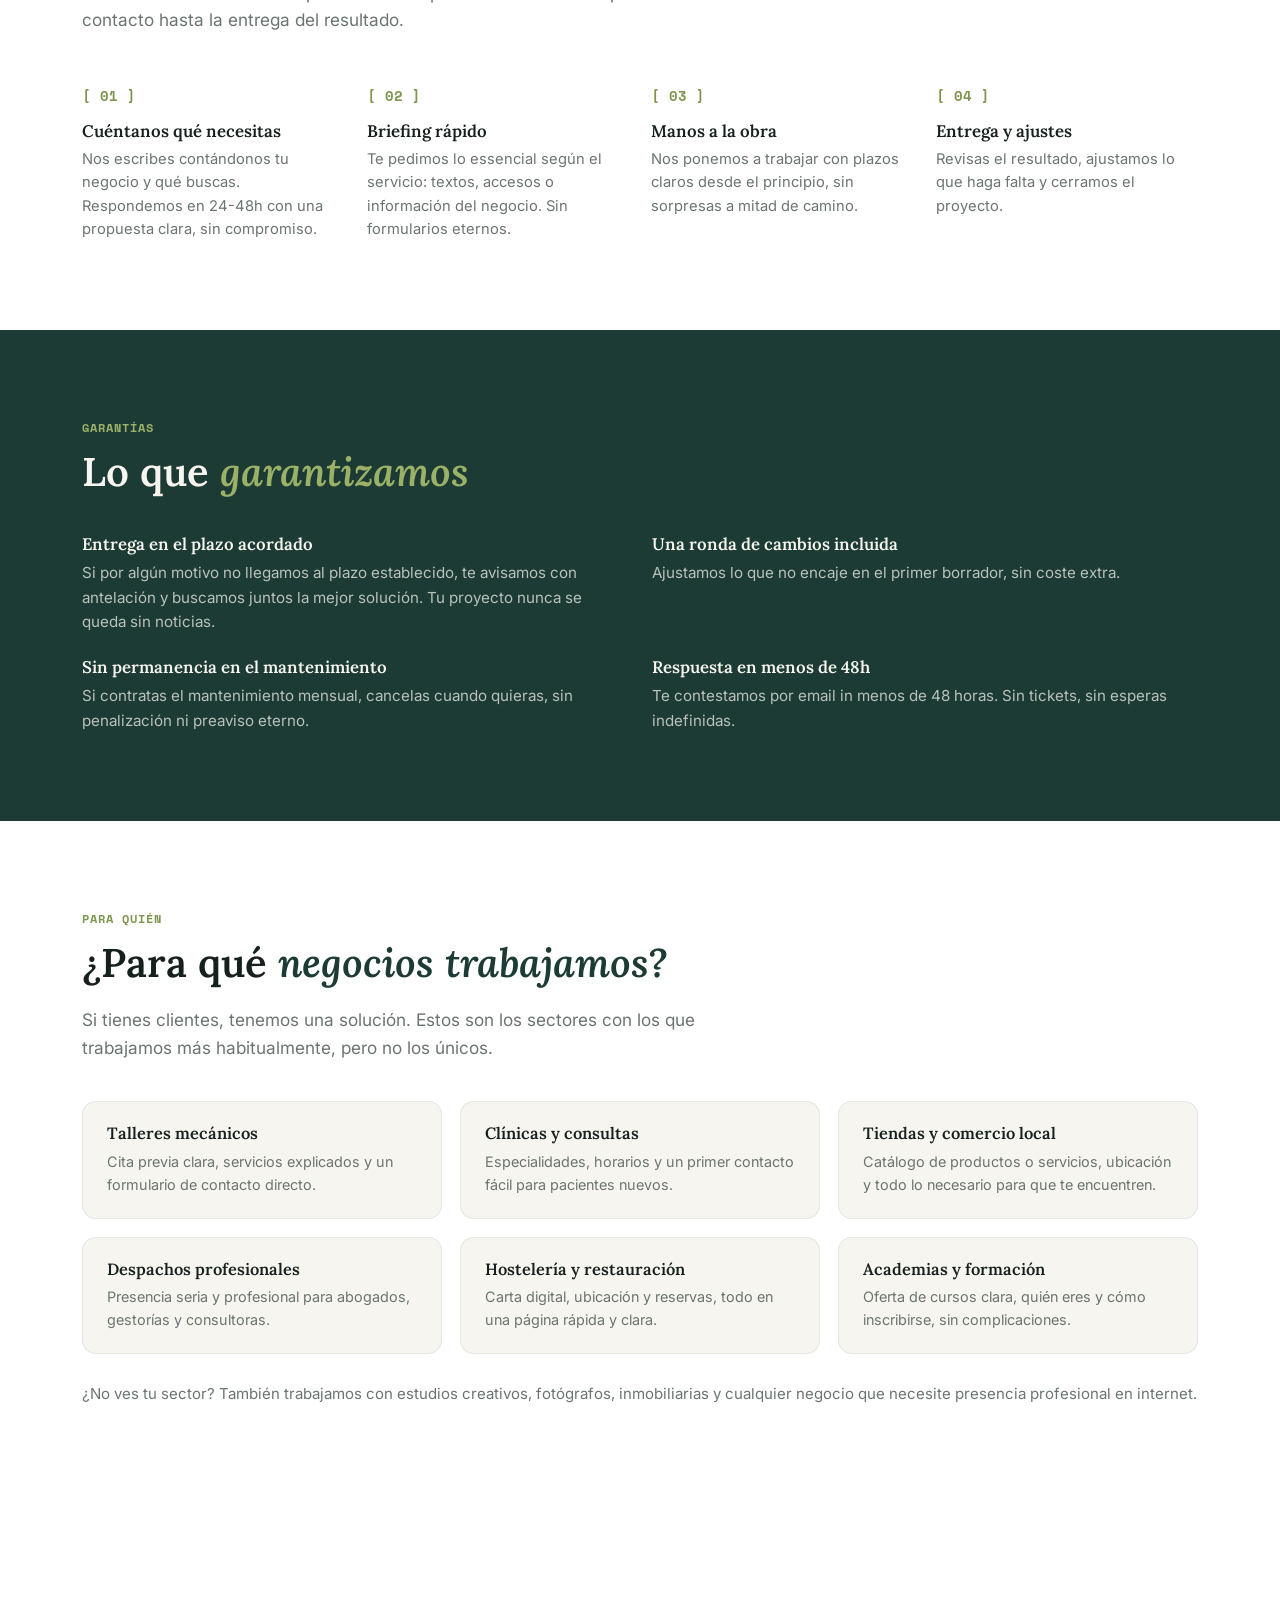
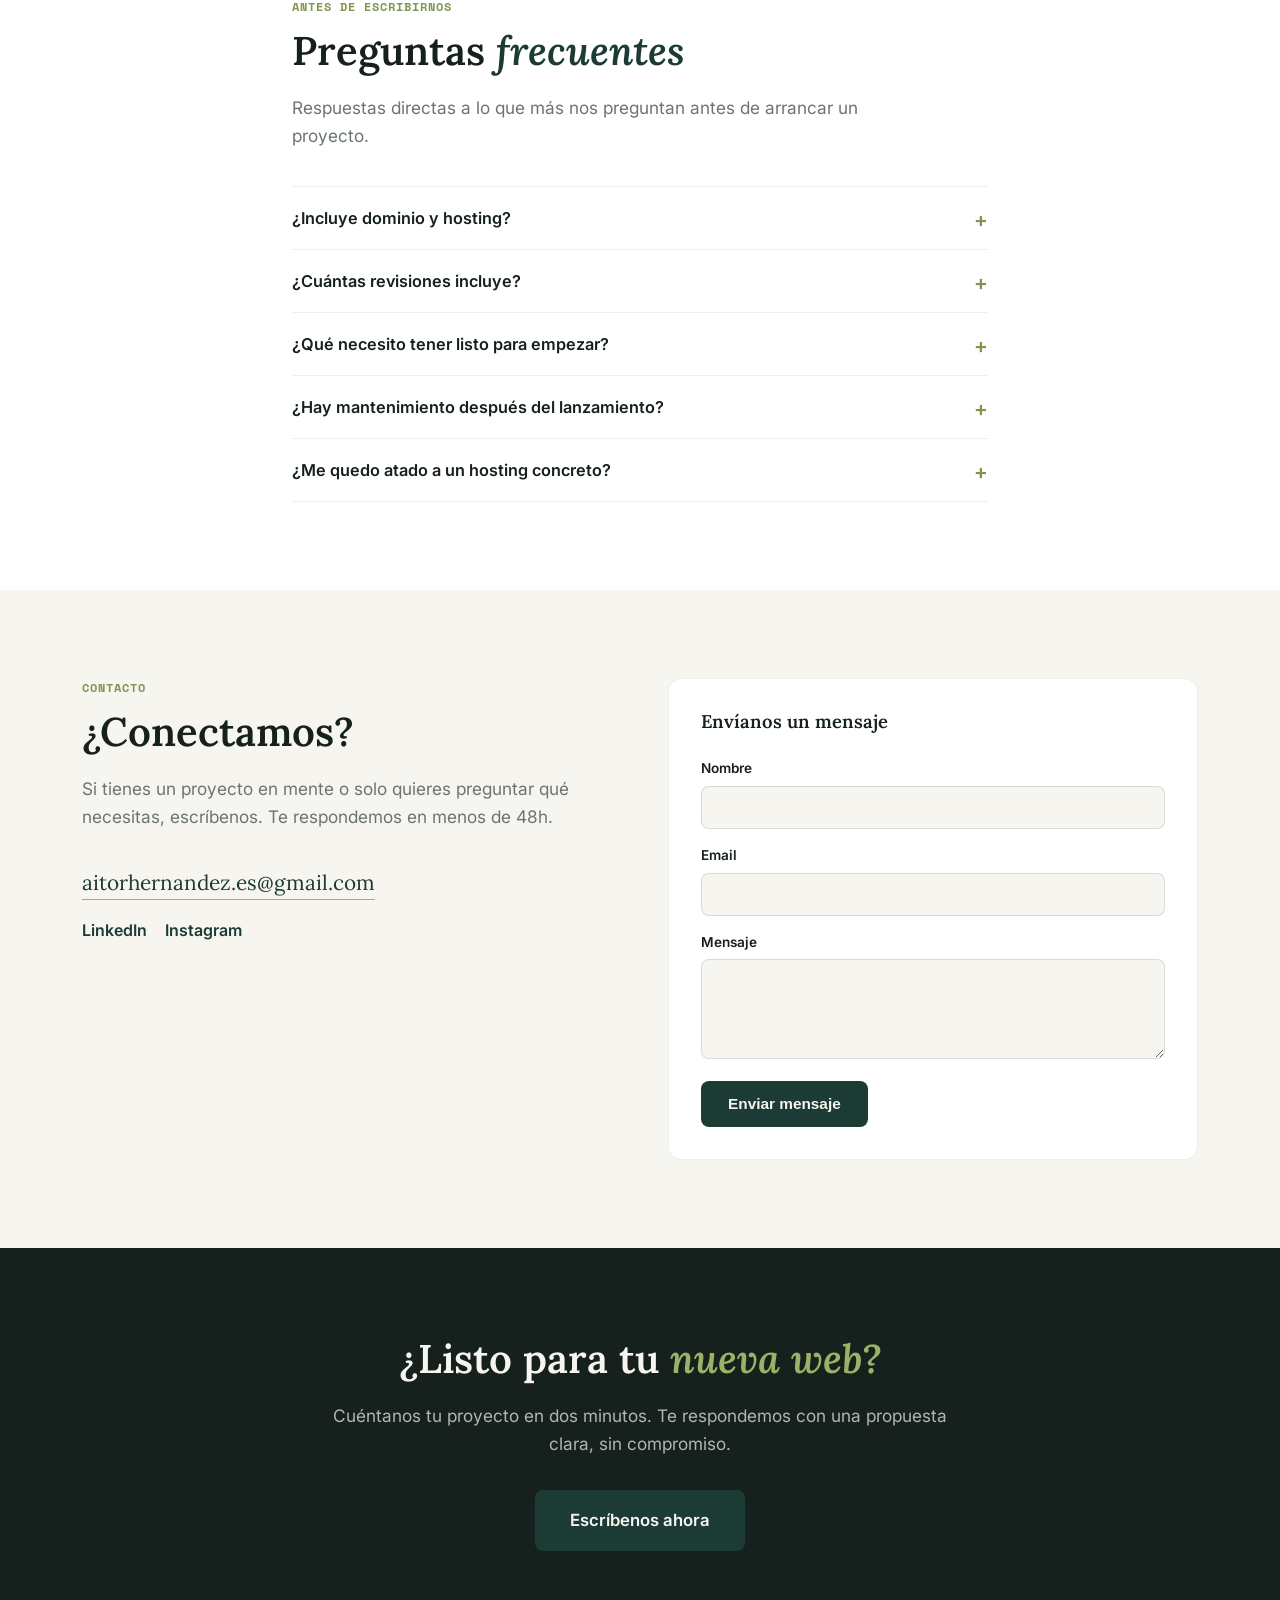
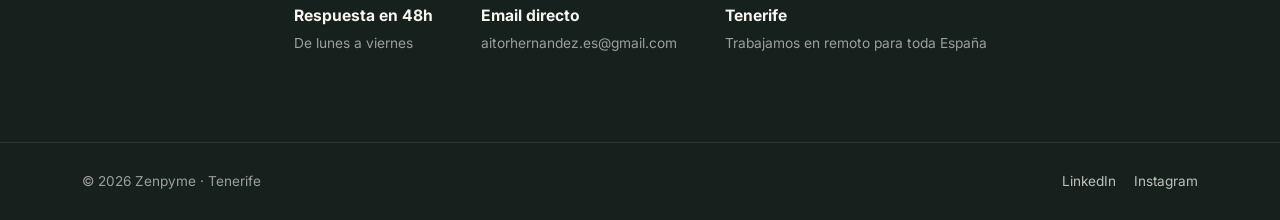
==== commit 0be17284: "Update index.html" ====
--- a/index.html
+++ b/index.html
@@ -116,7 +116,13 @@
 
 <header class="site-header" id="top">
   <div class="header-inner">
-    <a href="index.html" class="logo">Zenpyme</a>
+    <a href="index.html" class="logo" aria-label="Zenpyme">
+      <svg width="132" height="32" viewBox="0 0 132 32" fill="none" xmlns="http://www.w3.org/2000/svg" style="display: block; width: auto; height: 1.8rem;">
+        <circle cx="16" cy="16" r="10" stroke="currentColor" stroke-width="2.5"/>
+        <circle cx="16" cy="16" r="4" fill="currentColor"/>
+        <text x="38" y="23" font-family="Lora, Georgia, serif" font-size="20" font-weight="600" fill="currentColor" letter-spacing="0.03em">zenpyme</text>
+      </svg>
+    </a>
 
     <nav class="main-nav" aria-label="Navegación principal">
       <a href="index.html" class="active">Inicio</a>
@@ -416,7 +422,7 @@
         </article>
         <article class="guarantee-card">
           <h3>Respuesta en menos de 48h</h3>
-          <p>Te contestamos por email en menos de 48 horas. Sin tickets, sin esperas indefinidas.</p>
+          <p>Te contestamos por email in menos de 48 horas. Sin tickets, sin esperas indefinidas.</p>
         </article>
       </div>
     </div>
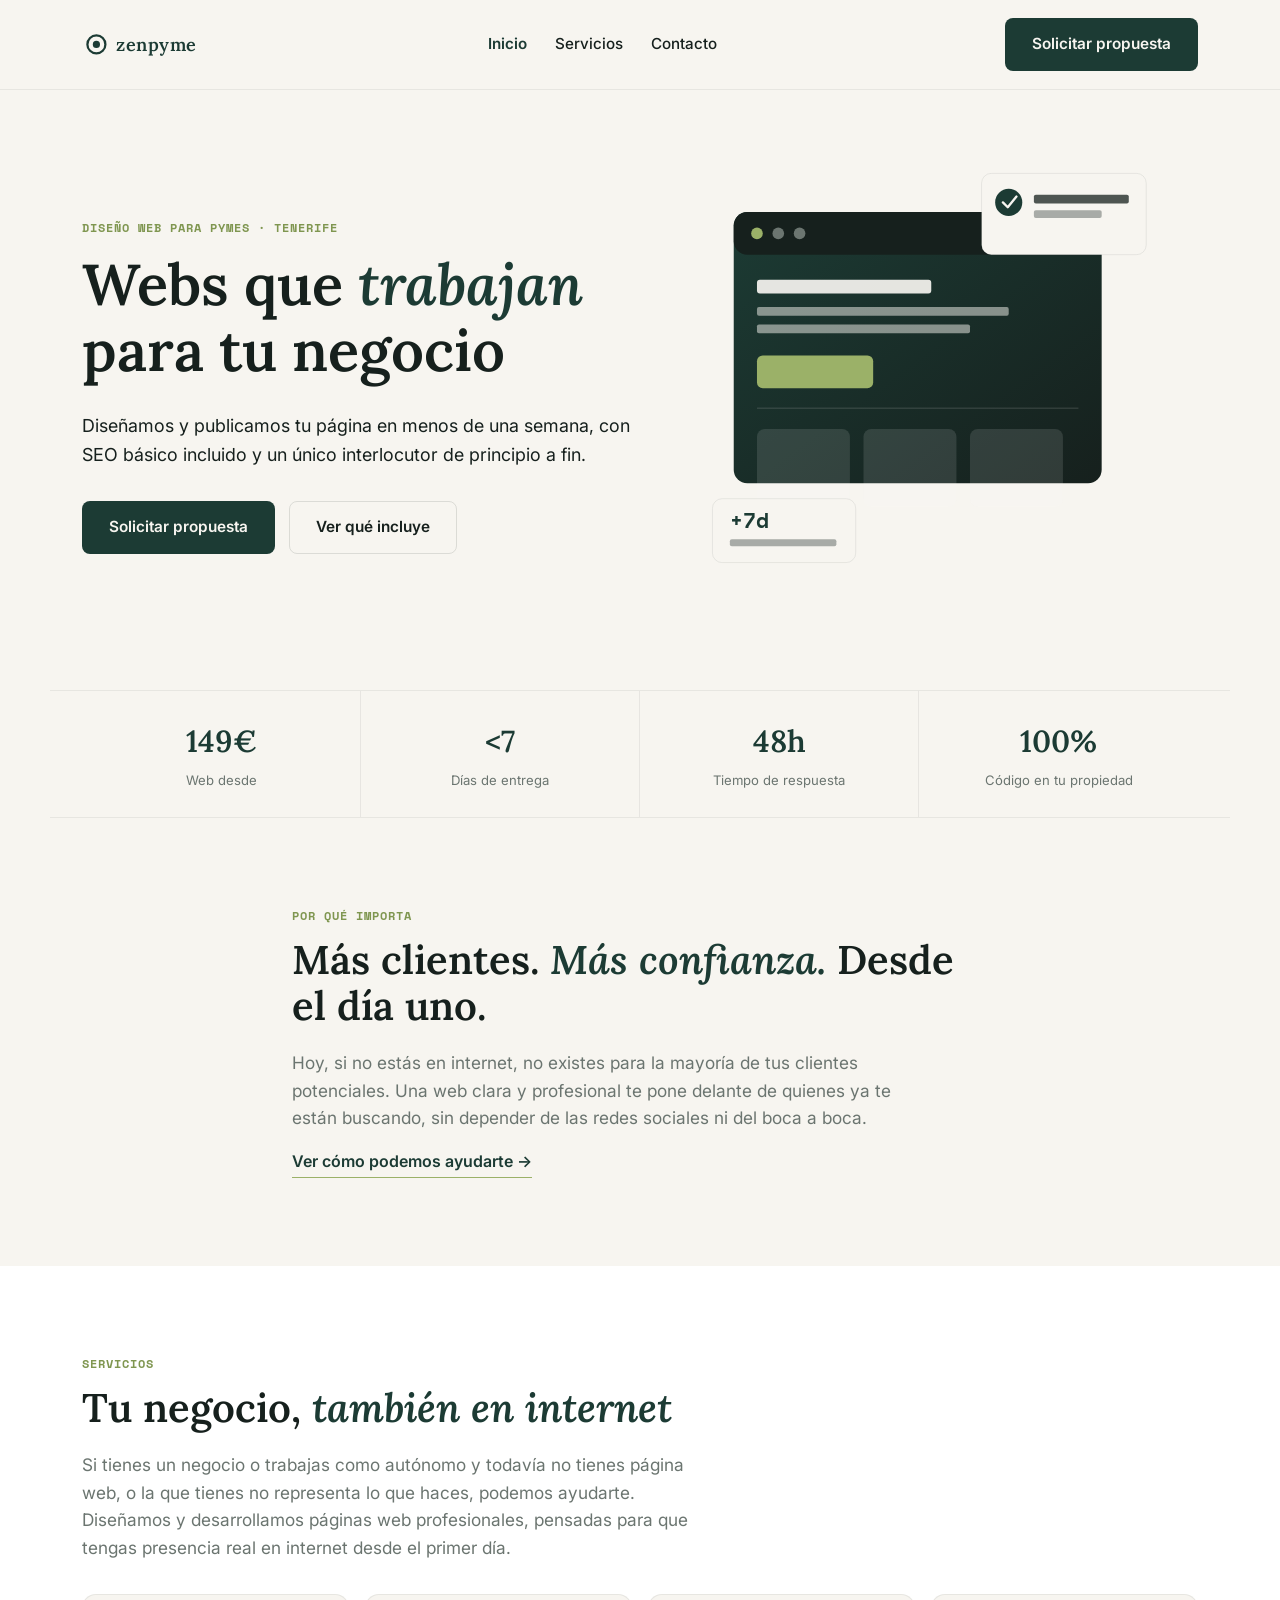
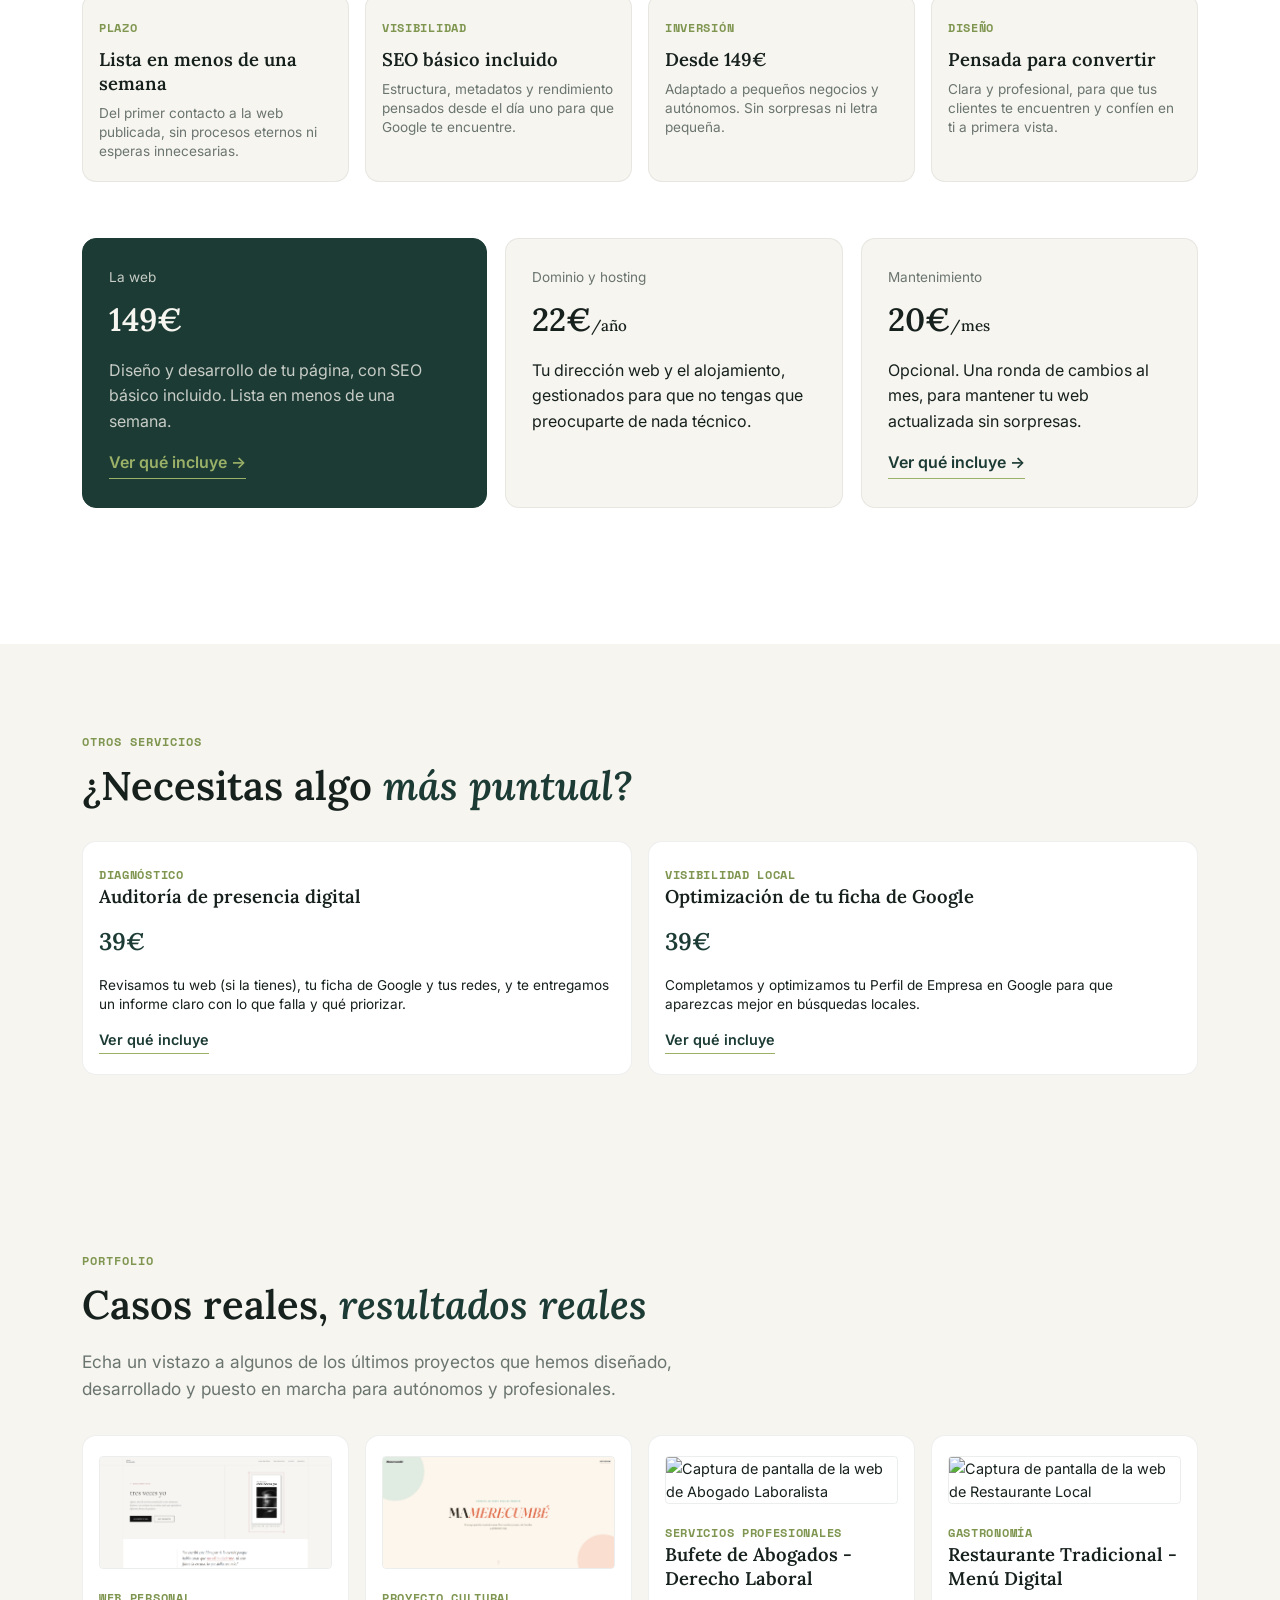
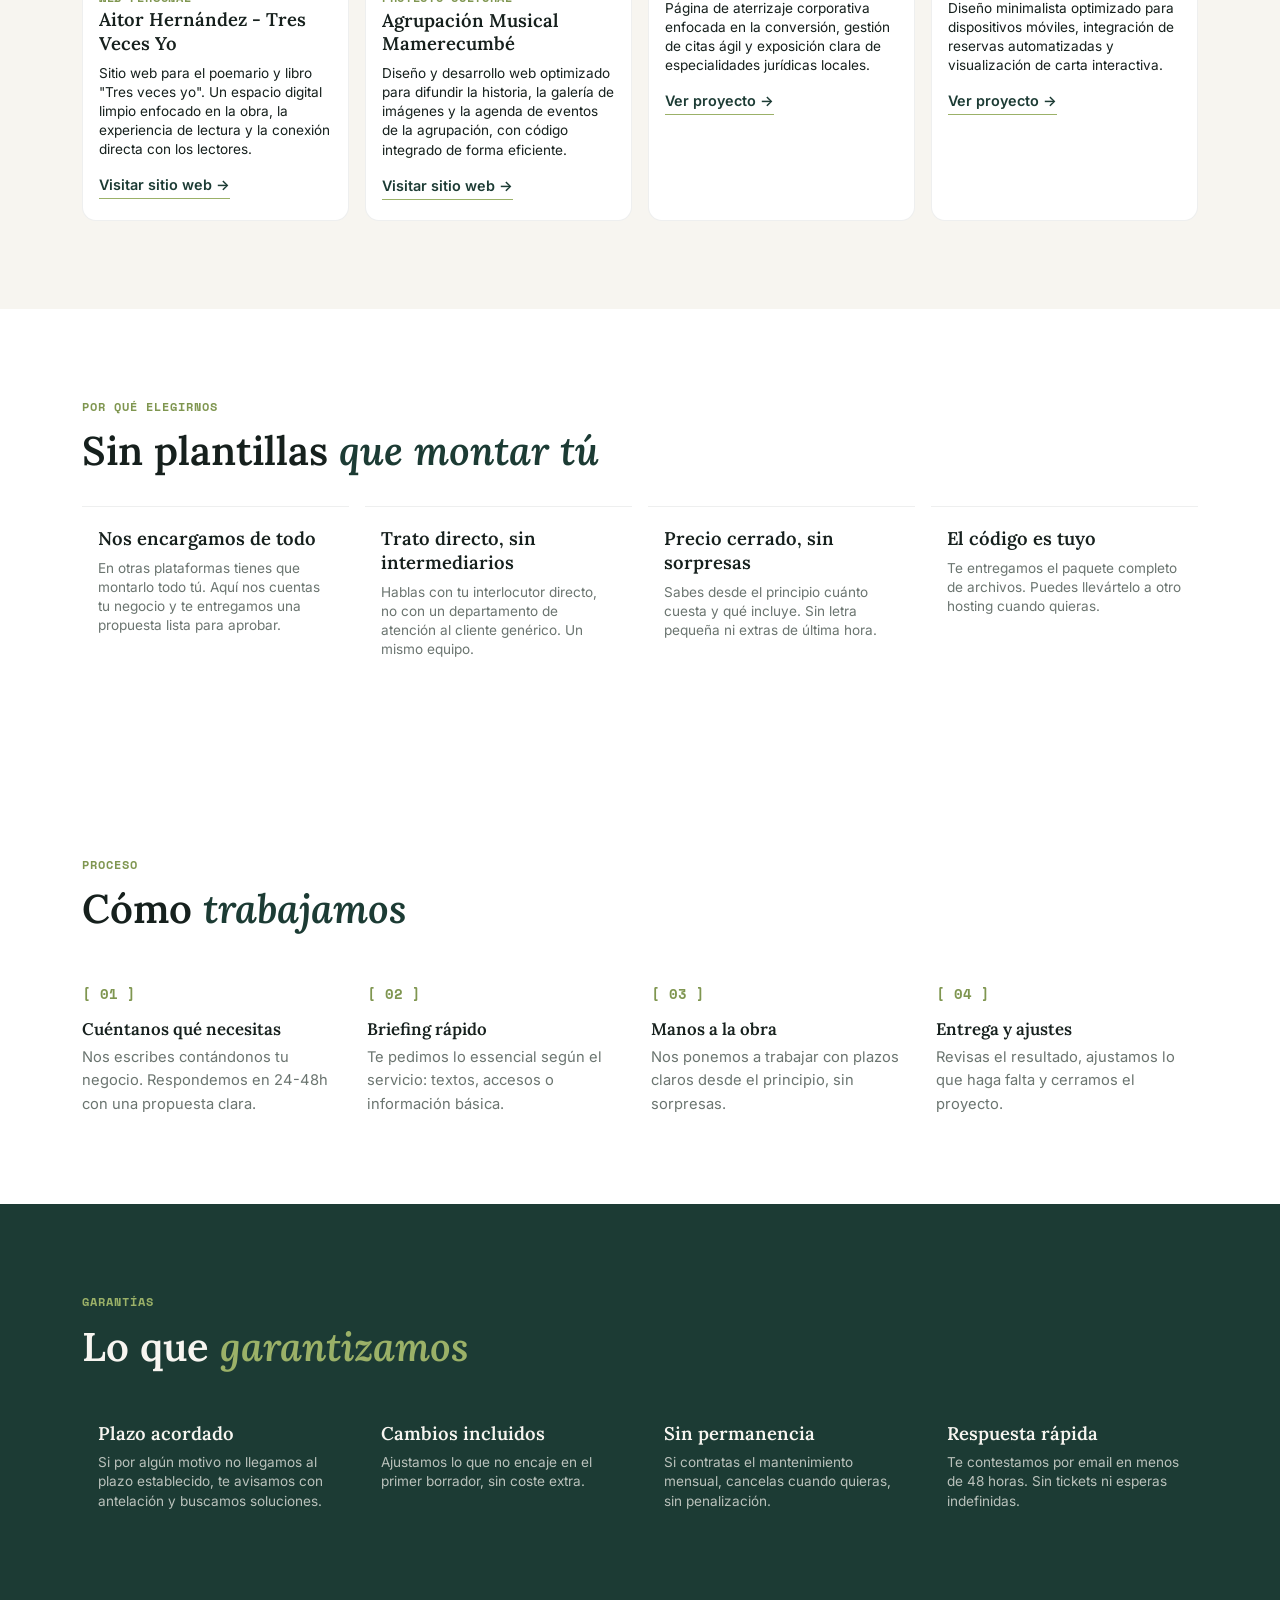
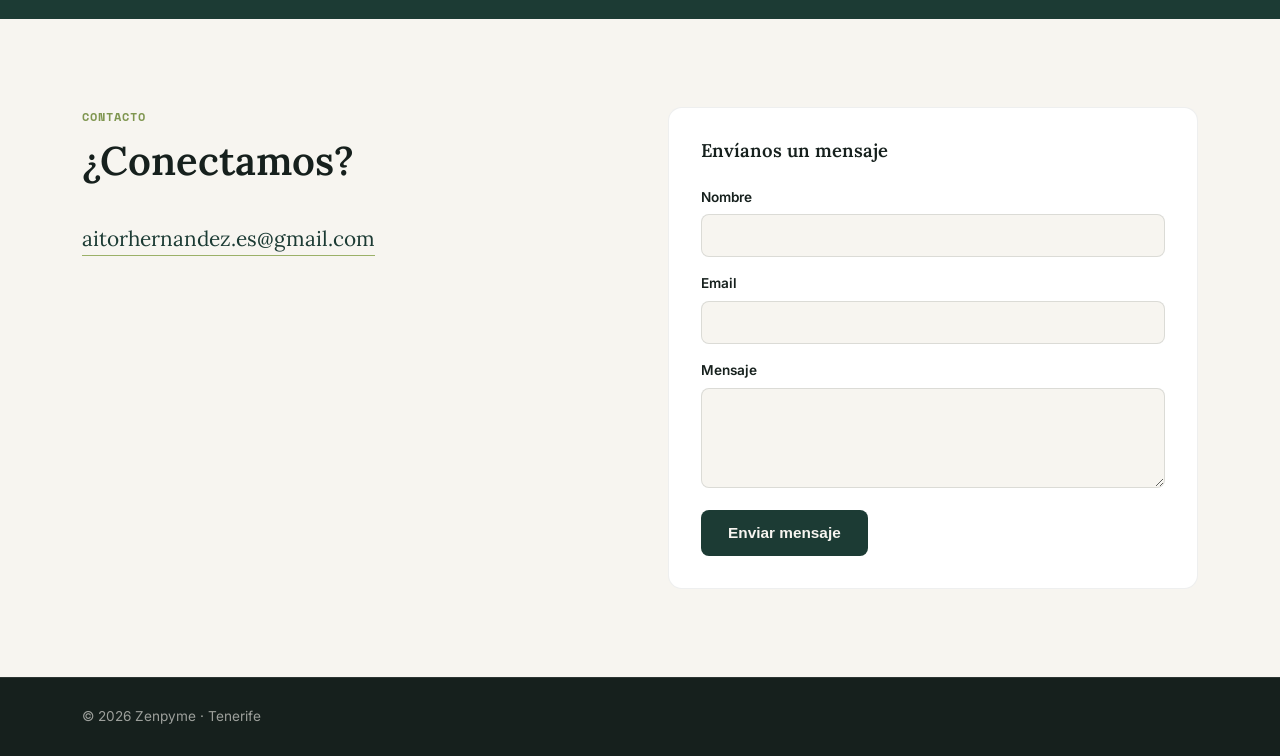
==== commit a8d51f49: "Update index.html" ====
--- a/index.html
+++ b/index.html
@@ -29,7 +29,6 @@
 
 <link rel="stylesheet" href="styles.css">
 
-<!-- Estilo extra opcional e integrado para controlar las imágenes del portfolio de manera adaptativa -->
 <style>
   .service-card-image {
     width: 100%;
@@ -43,6 +42,41 @@
     height: auto;
     display: block;
     object-fit: cover;
+  }
+
+  /* REJILLAS COMPACTAS FORZADAS EN UNA FILA DE 4 COLUMNAS */
+  .feature-grid, .reason-grid, .guarantee-grid, .service-pair {
+    display: grid;
+    grid-template-columns: repeat(4, 1fr);
+    gap: 16px;
+    margin-top: 32px;
+  }
+
+  .feature-card, .reason-card, .guarantee-card, .service-pair .service-card {
+    padding: 20px 16px;
+    font-size: 0.9rem;
+  }
+
+  .feature-card h3, .reason-card h3, .guarantee-card h3, .service-pair .service-card h3 {
+    font-size: 1.15rem;
+    margin-bottom: 8px;
+    line-height: 1.3;
+  }
+  
+  .feature-card p, .reason-card p, .guarantee-card p, .service-pair .service-card p {
+    font-size: 0.85rem;
+    line-height: 1.4;
+  }
+
+  @media (max-width: 1024px) {
+    .feature-grid, .reason-grid, .guarantee-grid, .service-pair {
+      grid-template-columns: repeat(2, 1fr);
+    }
+  }
+  @media (max-width: 600px) {
+    .feature-grid, .reason-grid, .guarantee-grid, .service-pair {
+      grid-template-columns: 1fr;
+    }
   }
 </style>
 
@@ -61,54 +95,6 @@
   ]
 }
 </script>
-<script type="application/ld+json">
-{
-  "@context": "https://schema.org",
-  "@type": "FAQPage",
-  "mainEntity": [
-    {
-      "@type": "Question",
-      "name": "¿Incluye dominio y hosting?",
-      "acceptedAnswer": {
-        "@type": "Answer",
-        "text": "No están incluidos en el precio base de la web, pero podemos gestionarlo por 22€/año. El dominio se registra a tu nombre, así que siempre tienes el control total."
-      }
-    },
-    {
-      "@type": "Question",
-      "name": "¿Cuántas revisiones incluye?",
-      "acceptedAnswer": {
-        "@type": "Answer",
-        "text": "Una ronda de ajustes tras la primera entrega, para que la web quede exactamente como la necesitas."
-      }
-    },
-    {
-      "@type": "Question",
-      "name": "¿Qué necesito tener listo para empezar?",
-      "acceptedAnswer": {
-        "@type": "Answer",
-        "text": "Lo básico: el nombre de tu negocio, una descripción breve de lo que haces, y fotos o textos si los tienes. Si no tienes nada de eso todavía, también podemos ayudarte a definirlo."
-      }
-    },
-    {
-      "@type": "Question",
-      "name": "¿Hay mantenimiento después del lanzamiento?",
-      "acceptedAnswer": {
-        "@type": "Answer",
-        "text": "Es opcional: por 20€/mes incluye una ronda de cambios al mes. Si prefieres no contratarlo, la web es tuya igualmente y puedes pedir ajustes puntuales cuando los necesites."
-      }
-    },
-    {
-      "@type": "Question",
-      "name": "¿Me quedo atado a un hosting concreto?",
-      "acceptedAnswer": {
-        "@type": "Answer",
-        "text": "No. La web es tuya: te entregamos el paquete completo de archivos y puedes llevártelo cuando quieras al hosting que prefieras."
-      }
-    }
-  ]
-}
-</script>
 </head>
 <body>
 
@@ -148,7 +134,6 @@
 
 <main id="contenido">
 
-  <!-- HERO -->
   <section class="hero">
     <div class="hero-inner">
       <div class="hero-copy">
@@ -206,7 +191,6 @@
     </div>
   </section>
 
-  <!-- POR QUÉ IMPORTA -->
   <section class="section section-why">
     <div class="section-inner narrow">
       <p class="eyebrow">Por qué importa</p>
@@ -216,7 +200,6 @@
     </div>
   </section>
 
-  <!-- SERVICIOS -->
   <section class="section section-servicios" id="servicios">
     <div class="section-inner">
       <p class="eyebrow">Servicios</p>
@@ -224,89 +207,51 @@
       <p class="lead">Si tienes un negocio o trabajas como autónomo y todavía no tienes página web, o la que tienes no representa lo que haces, podemos ayudarte. Diseñamos y desarrollamos páginas web profesionales, pensadas para que tengas presencia real en internet desde el primer día.</p>
 
       <div class="feature-grid">
-        <article class="feature-card">
-          <span class="feature-tag">Plazo</span>
-          <h3>Lista en menos de una semana</h3>
-          <p>Del primer contacto a la web publicada, sin procesos eternos ni esperas innecesarias.</p>
-        </article>
-        <article class="feature-card">
-          <span class="feature-tag">Visibilidad</span>
-          <h3>SEO básico incluido</h3>
-          <p>Estructura, metadatos y rendimiento pensados desde el día uno para que Google te encuentre.</p>
-        </article>
-        <article class="feature-card">
-          <span class="feature-tag">Inversión</span>
-          <h3>Desde 149€</h3>
-          <p>Adaptado a pequeños negocios y autónomos. Sin sorpresas ni letra pequeña.</p>
-        </article>
-        <article class="feature-card">
-          <span class="feature-tag">Diseño</span>
-          <h3>Pensada para convertir</h3>
-          <p>Clara y profesional, para que tus clientes te encuentren y confíen en ti a primera vista.</p>
-        </article>
+        <article class="feature-card"><span class="feature-tag">Plazo</span><h3>Lista en menos de una semana</h3><p>Del primer contacto a la web publicada, sin procesos eternos ni esperas innecesarias.</p></article>
+        <article class="feature-card"><span class="feature-tag">Visibilidad</span><h3>SEO básico incluido</h3><p>Estructura, metadatos y rendimiento pensados desde el día uno para que Google te encuentre.</p></article>
+        <article class="feature-card"><span class="feature-tag">Inversión</span><h3>Desde 149€</h3><p>Adaptado a pequeños negocios y autónomos. Sin sorpresas ni letra pequeña.</p></article>
+        <article class="feature-card"><span class="feature-tag">Diseño</span><h3>Pensada para convertir</h3><p>Clara y profesional, para que tus clientes te encuentren y confíen en ti a primera vista.</p></article>
       </div>
 
       <div class="pricing-row">
         <div class="price-card price-card-main">
-          <span class="price-tag">La web</span>
-          <span class="price-amount">149€</span>
+          <span class="price-tag">La web</span><span class="price-amount">149€</span>
           <p>Diseño y desarrollo de tu página, con SEO básico incluido. Lista en menos de una semana.</p>
           <a href="diseno-web.html" class="link-arrow">Ver qué incluye →</a>
         </div>
         <div class="price-card">
-          <span class="price-tag">Dominio y hosting</span>
-          <span class="price-amount">22€<small>/año</small></span>
+          <span class="price-tag">Dominio y hosting</span><span class="price-amount">22€<small>/año</small></span>
           <p>Tu dirección web y el alojamiento, gestionados para que no tengas que preocuparte de nada técnico.</p>
         </div>
         <div class="price-card">
-          <span class="price-tag">Mantenimiento</span>
-          <span class="price-amount">20€<small>/mes</small></span>
+          <span class="price-tag">Mantenimiento</span><span class="price-amount">20€<small>/mes</small></span>
           <p>Opcional. Una ronda de cambios al mes, para mantener tu web actualizada sin sorpresas.</p>
           <a href="mantenimiento-web.html" class="link-arrow">Ver qué incluye →</a>
         </div>
       </div>
-
-      <div class="cta-banner">
-        <p>¿Tienes un negocio y quieres tener presencia en internet?</p>
-        <a href="#contacto" class="btn btn-primary">Solicita más información</a>
-      </div>
-    </div>
-  </section>
-
-  <!-- OTROS SERVICIOS -->
+    </div>
+  </section>
+
   <section class="section section-otros">
     <div class="section-inner">
       <p class="eyebrow">Otros servicios</p>
       <h2>¿Necesitas algo <em>más puntual?</em></h2>
-      <p class="lead">A veces lo que se necesita no es una web completa, sino saber cómo está posicionado un negocio o aparecer donde sus clientes lo buscan. Para eso están estos servicios.</p>
-
-      <div class="service-pair">
-        <article class="service-card">
-          <span class="feature-tag">Diagnóstico</span>
-          <h3>Auditoría de presencia digital</h3>
-          <span class="service-price">39€</span>
+      <div class="service-pair" style="grid-template-columns: repeat(2, 1fr);">
+        <article class="service-card">
+          <span class="feature-tag">Diagnóstico</span><h3>Auditoría de presencia digital</h3><span class="service-price">39€</span>
           <p>Revisamos tu web (si la tienes), tu ficha de Google y tus redes, y te entregamos un informe claro con lo que falla y qué priorizar.</p>
-          <div class="service-card-actions">
-            <a href="auditoria-digital.html" class="link-arrow">Ver qué incluye</a>
-            <a href="mailto:aitorhernandez.es@gmail.com?subject=Quiero%20una%20auditor%C3%ADa%20de%20mi%20presencia%20digital" class="link-arrow">Pedir auditoría →</a>
-          </div>
-        </article>
-
-        <article class="service-card">
-          <span class="feature-tag">Visibilidad local</span>
-          <h3>Optimización de tu ficha de Google</h3>
-          <span class="service-price">39€</span>
-          <p>Completamos y optimizamos tu Perfil de Empresa en Google (descripción, categorías, horarios y fotos) para que aparezcas mejor en búsquedas locales.</p>
-          <div class="service-card-actions">
-            <a href="ficha-google.html" class="link-arrow">Ver qué incluye</a>
-            <a href="mailto:aitorhernandez.es@gmail.com?subject=Quiero%20optimizar%20mi%20ficha%20de%20Google" class="link-arrow">Optimizar mi ficha →</a>
-          </div>
-        </article>
-      </div>
-    </div>
-  </section>
-
-  <!-- PROYECTOS REALIZADOS (PORTFOLIO) -->
+          <div class="service-card-actions"><a href="auditoria-digital.html" class="link-arrow">Ver qué incluye</a></div>
+        </article>
+        <article class="service-card">
+          <span class="feature-tag">Visibilidad local</span><h3>Optimización de tu ficha de Google</h3><span class="service-price">39€</span>
+          <p>Completamos y optimizamos tu Perfil de Empresa en Google para que aparezcas mejor en búsquedas locales.</p>
+          <div class="service-card-actions"><a href="ficha-google.html" class="link-arrow">Ver qué incluye</a></div>
+        </article>
+      </div>
+    </div>
+  </section>
+
+  <!-- PORTFOLIO COMPLETO EN INDEX.HTML (4 COLUMNAS) -->
   <section class="section section-portfolio" id="portfolio">
     <div class="section-inner">
       <p class="eyebrow">Portfolio</p>
@@ -315,223 +260,102 @@
 
       <div class="service-pair">
         <article class="service-card">
-          <div class="service-card-image">
-            <img src="web-aitor-tres-veces-yo-desktop.PNG" alt="Captura de pantalla de la web de Aitor Hernández - Tres Veces Yo">
-          </div>
+          <div class="service-card-image"><img src="web-aitor-tres-veces-yo-desktop.PNG" alt="Captura de pantalla de la web de Aitor Hernández - Tres Veces Yo"></div>
           <span class="feature-tag">Web Personal</span>
           <h3>Aitor Hernández - Tres Veces Yo</h3>
           <p>Sitio web para el poemario y libro "Tres veces yo". Un espacio digital limpio enfocado en la obra, la experiencia de lectura y la conexión directa con los lectores.</p>
-          <div class="service-card-actions">
-            <a href="https://aitorhdez.com" target="_blank" rel="noopener" class="link-arrow">Visitar sitio web →</a>
-          </div>
-        </article>
-
-        <article class="service-card">
-          <div class="service-card-image">
-            <img src="web-mamerecumbe-agrupacion-musical.PNG" alt="Captura de pantalla de la web de la Agrupación Musical Mamerecumbé">
-          </div>
+          <div class="service-card-actions"><a href="https://aitorhdez.com" target="_blank" rel="noopener" class="link-arrow">Visitar sitio web →</a></div>
+        </article>
+
+        <article class="service-card">
+          <div class="service-card-image"><img src="web-mamerecumbe-agrupacion-musical.PNG" alt="Captura de pantalla de la web de la Agrupación Musical Mamerecumbé"></div>
           <span class="feature-tag">Proyecto Cultural</span>
           <h3>Agrupación Musical Mamerecumbé</h3>
           <p>Diseño y desarrollo web optimizado para difundir la historia, la galería de imágenes y la agenda de eventos de la agrupación, con código integrado de forma eficiente.</p>
-          <div class="service-card-actions">
-            <a href="https://aitorhdezluna.github.io/mamerecumbe/" target="_blank" rel="noopener" class="link-arrow">Visitar sitio web →</a>
-          </div>
-        </article>
-      </div>
-    </div>
-  </section>
-
-  <!-- POR QUÉ ELEGIRNOS -->
+          <div class="service-card-actions"><a href="https://aitorhdezluna.github.io/mamerecumbe/" target="_blank" rel="noopener" class="link-arrow">Visitar sitio web →</a></div>
+        </article>
+
+        <article class="service-card">
+          <div class="service-card-image"><img src="captura-abogado-desktop.png" alt="Captura de pantalla de la web de Abogado Laboralista"></div>
+          <span class="feature-tag">Servicios Profesionales</span>
+          <h3>Bufete de Abogados - Derecho Laboral</h3>
+          <p>Página de aterrizaje corporativa enfocada en la conversión, gestión de citas ágil y exposición clara de especialidades jurídicas locales.</p>
+          <div class="service-card-actions"><a href="#" class="link-arrow">Ver proyecto →</a></div>
+        </article>
+
+        <article class="service-card">
+          <div class="service-card-image"><img src="captura-restaurante-desktop.png" alt="Captura de pantalla de la web de Restaurante Local"></div>
+          <span class="feature-tag">Gastronomía</span>
+          <h3>Restaurante Tradicional - Menú Digital</h3>
+          <p>Diseño minimalista optimizado para dispositivos móviles, integración de reservas automatizadas y visualización de carta interactiva.</p>
+          <div class="service-card-actions"><a href="#" class="link-arrow">Ver proyecto →</a></div>
+        </article>
+      </div>
+    </div>
+  </section>
+
   <section class="section section-elegir">
     <div class="section-inner">
       <p class="eyebrow">Por qué elegirnos</p>
       <h2>Sin plantillas <em>que montar tú</em></h2>
-      <p class="lead">Tu trabajo es atender tu negocio, no aprender a usar un editor de webs. Nos cuentas qué necesitas, nosotros nos encargamos de todo lo demás.</p>
-
       <div class="reason-grid">
-        <article class="reason-card">
-          <h3>Nos cuentas qué necesitas, nosotros nos encargamos</h3>
-          <p>En otras plataformas tienes que montarlo todo tú: plantilla, textos, ajustes. Aquí nos cuentas tu negocio y te entregamos una propuesta lista para aprobar, sin que tengas que tocar nada.</p>
-        </article>
-        <article class="reason-card">
-          <h3>Trato directo, sin intermediarios</h3>
-          <p>Hablas con tu interlocutor directo, no con un departamento de atención al cliente genérico. Un mismo equipo, de principio a fin.</p>
-        </article>
-        <article class="reason-card">
-          <h3>Precio cerrado, sin sorpresas</h3>
-          <p>Sabes desde el principio cuánto cuesta y qué incluye. Sin letra pequeña ni extras de última hora.</p>
-        </article>
-        <article class="reason-card">
-          <h3>El código es tuyo</h3>
-          <p>Te entregamos el paquete completo de archivos. Puedes llevártelo a otro hosting cuando quieras, sin pedir permiso.</p>
-        </article>
-      </div>
-    </div>
-  </section>
-
-  <!-- PROCESO -->
+        <article class="reason-card"><h3>Nos encargamos de todo</h3><p>En otras plataformas tienes que montarlo todo tú. Aquí nos cuentas tu negocio y te entregamos una propuesta lista para aprobar.</p></article>
+        <article class="reason-card"><h3>Trato directo, sin intermediarios</h3><p>Hablas con tu interlocutor directo, no con un departamento de atención al cliente genérico. Un mismo equipo.</p></article>
+        <article class="reason-card"><h3>Precio cerrado, sin sorpresas</h3><p>Sabes desde el principio cuánto cuesta y qué incluye. Sin letra pequeña ni extras de última hora.</p></article>
+        <article class="reason-card"><h3>El código es tuyo</h3><p>Te entregamos el paquete completo de archivos. Puedes llevártelo a otro hosting cuando quieras.</p></article>
+      </div>
+    </div>
+  </section>
+
   <section class="section section-proceso">
     <div class="section-inner">
       <p class="eyebrow">Proceso</p>
       <h2>Cómo <em>trabajamos</em></h2>
-      <p class="lead">Sin reuniones eternas ni sorpresas. Cuatro pasos claros desde el primer contacto hasta la entrega del resultado.</p>
-
       <ol class="process-list">
-        <li class="process-step">
-          <span class="step-num">[ 01 ]</span>
-          <h3>Cuéntanos qué necesitas</h3>
-          <p>Nos escribes contándonos tu negocio y qué buscas. Respondemos en 24-48h con una propuesta clara, sin compromiso.</p>
-        </li>
-        <li class="process-step">
-          <span class="step-num">[ 02 ]</span>
-          <h3>Briefing rápido</h3>
-          <p>Te pedimos lo essencial según el servicio: textos, accesos o información del negocio. Sin formularios eternos.</p>
-        </li>
-        <li class="process-step">
-          <span class="step-num">[ 03 ]</span>
-          <h3>Manos a la obra</h3>
-          <p>Nos ponemos a trabajar con plazos claros desde el principio, sin sorpresas a mitad de camino.</p>
-        </li>
-        <li class="process-step">
-          <span class="step-num">[ 04 ]</span>
-          <h3>Entrega y ajustes</h3>
-          <p>Revisas el resultado, ajustamos lo que haga falta y cerramos el proyecto.</p>
-        </li>
+        <li class="process-step"><span class="step-num">[ 01 ]</span><h3>Cuéntanos qué necesitas</h3><p>Nos escribes contándonos tu negocio. Respondemos en 24-48h con una propuesta clara.</p></li>
+        <li class="process-step"><span class="step-num">[ 02 ]</span><h3>Briefing rápido</h3><p>Te pedimos lo essencial según el servicio: textos, accesos o información básica.</p></li>
+        <li class="process-step"><span class="step-num">[ 03 ]</span><h3>Manos a la obra</h3><p>Nos ponemos a trabajar con plazos claros desde el principio, sin sorpresas.</p></li>
+        <li class="process-step"><span class="step-num">[ 04 ]</span><h3>Entrega y ajustes</h3><p>Revisas el resultado, ajustamos lo que haga falta y cerramos el proyecto.</p></li>
       </ol>
     </div>
   </section>
 
-  <!-- GARANTÍAS -->
   <section class="section section-garantias">
     <div class="section-inner">
       <p class="eyebrow">Garantías</p>
       <h2>Lo que <em>garantizamos</em></h2>
-
       <div class="guarantee-grid">
-        <article class="guarantee-card">
-          <h3>Entrega en el plazo acordado</h3>
-          <p>Si por algún motivo no llegamos al plazo establecido, te avisamos con antelación y buscamos juntos la mejor solución. Tu proyecto nunca se queda sin noticias.</p>
-        </article>
-        <article class="guarantee-card">
-          <h3>Una ronda de cambios incluida</h3>
-          <p>Ajustamos lo que no encaje en el primer borrador, sin coste extra.</p>
-        </article>
-        <article class="guarantee-card">
-          <h3>Sin permanencia en el mantenimiento</h3>
-          <p>Si contratas el mantenimiento mensual, cancelas cuando quieras, sin penalización ni preaviso eterno.</p>
-        </article>
-        <article class="guarantee-card">
-          <h3>Respuesta en menos de 48h</h3>
-          <p>Te contestamos por email in menos de 48 horas. Sin tickets, sin esperas indefinidas.</p>
-        </article>
-      </div>
-    </div>
-  </section>
-
-  <!-- PARA QUIÉN -->
-  <section class="section section-sectores">
-    <div class="section-inner">
-      <p class="eyebrow">Para quién</p>
-      <h2>¿Para qué <em>negocios trabajamos?</em></h2>
-      <p class="lead">Si tienes clientes, tenemos una solución. Estos son los sectores con los que trabajamos más habitualmente, pero no los únicos.</p>
-
-      <div class="sector-grid">
-        <article class="sector-card"><h3>Talleres mecánicos</h3><p>Cita previa clara, servicios explicados y un formulario de contacto directo.</p></article>
-        <article class="sector-card"><h3>Clínicas y consultas</h3><p>Especialidades, horarios y un primer contacto fácil para pacientes nuevos.</p></article>
-        <article class="sector-card"><h3>Tiendas y comercio local</h3><p>Catálogo de productos o servicios, ubicación y todo lo necesario para que te encuentren.</p></article>
-        <article class="sector-card"><h3>Despachos profesionales</h3><p>Presencia seria y profesional para abogados, gestorías y consultoras.</p></article>
-        <article class="sector-card"><h3>Hostelería y restauración</h3><p>Carta digital, ubicación y reservas, todo en una página rápida y clara.</p></article>
-        <article class="sector-card"><h3>Academias y formación</h3><p>Oferta de cursos clara, quién eres y cómo inscribirse, sin complicaciones.</p></article>
-      </div>
-      <p class="sector-footnote">¿No ves tu sector? También trabajamos con estudios creativos, fotógrafos, inmobiliarias y cualquier negocio que necesite presencia profesional en internet.</p>
-    </div>
-  </section>
-
-  <!-- FAQ -->
-  <section class="section section-faq" id="faq">
-    <div class="section-inner narrow">
-      <p class="eyebrow">Antes de escribirnos</p>
-      <h2>Preguntas <em>frecuentes</em></h2>
-      <p class="lead">Respuestas directas a lo que más nos preguntan antes de arrancar un proyecto.</p>
-
-      <div class="faq-list">
-        <details class="faq-item">
-          <summary>¿Incluye dominio y hosting?</summary>
-          <p>No están incluidos en el precio base de la web, pero podemos gestionártelos por 22€/año. Puedes elegir dominio .es o .com (mientras esté disponible), y se registra a tu nombre, así siempre tienes el control total aunque nosotros nos encarguemos de la configuración.</p>
-        </details>
-        <details class="faq-item">
-          <summary>¿Cuántas revisiones incluye?</summary>
-          <p>Una ronda de ajustes tras la primera entrega, para que la web quede exactamente como la necesitas.</p>
-        </details>
-        <details class="faq-item">
-          <summary>¿Qué necesito tener listo para empezar?</summary>
-          <p>Lo básico: el nombre de tu negocio, una descripción breve de lo que haces, y fotos o textos si los tienes. Si no tienes nada de eso todavía, también podemos ayudarte a definirlo.</p>
-        </details>
-        <details class="faq-item">
-          <summary>¿Hay mantenimiento después del lanzamiento?</summary>
-          <p>Es opcional: por 20€/mes incluye una ronda de cambios al mes. Si prefieres no contratarlo, la web es tuya igualmente y puedes pedirnos ajustes puntuales cuando los necesites.</p>
-        </details>
-        <details class="faq-item">
-          <summary>¿Me quedo atado a un hosting concreto?</summary>
-          <p>No. La web es tuya: te entregamos el paquete completo de archivos y puedes llevártelo cuando quieras al hosting que prefieras, sin coste ni necesidad de nuestro permiso.</p>
-        </details>
-      </div>
-    </div>
-  </section>
-
-  <!-- CONTACTO -->
+        <article class="guarantee-card"><h3>Plazo acordado</h3><p>Si por algún motivo no llegamos al plazo establecido, te avisamos con antelación y buscamos soluciones.</p></article>
+        <article class="guarantee-card"><h3>Cambios incluidos</h3><p>Ajustamos lo que no encaje en el primer borrador, sin coste extra.</p></article>
+        <article class="guarantee-card"><h3>Sin permanencia</h3><p>Si contratas el mantenimiento mensual, cancelas cuando quieras, sin penalización.</p></article>
+        <article class="guarantee-card"><h3>Respuesta rápida</h3><p>Te contestamos por email en menos de 48 horas. Sin tickets ni esperas indefinidas.</p></article>
+      </div>
+    </div>
+  </section>
+
   <section class="section section-contacto" id="contacto">
     <div class="section-inner">
       <div class="contacto-grid">
         <div class="contacto-info">
           <p class="eyebrow">Contacto</p>
           <h2>¿Conectamos?</h2>
-          <p class="lead">Si tienes un proyecto en mente o solo quieres preguntar qué necesitas, escríbenos. Te respondemos en menos de 48h.</p>
           <a class="contact-email" href="mailto:aitorhernandez.es@gmail.com">aitorhernandez.es@gmail.com</a>
-          <div class="social-links">
-            <a href="https://www.linkedin.com/in/aitorhdezdg/" target="_blank" rel="noopener">LinkedIn</a>
-            <a href="https://www.instagram.com/aitorherlu/" target="_blank" rel="noopener">Instagram</a>
-          </div>
-        </div>
-
+        </div>
         <form class="contact-form" action="mailto:aitorhernandez.es@gmail.com" method="post" enctype="text/plain">
           <h3>Envíanos un mensaje</h3>
-          <label for="nombre">Nombre</label>
-          <input type="text" id="nombre" name="nombre" required>
-          <label for="email">Email</label>
-          <input type="email" id="email" name="email" required>
-          <label for="mensaje">Mensaje</label>
-          <textarea id="mensaje" name="mensaje" rows="4" required></textarea>
+          <label for="nombre">Nombre</label><input type="text" id="nombre" name="nombre" required>
+          <label for="email">Email</label><input type="email" id="email" name="email" required>
+          <label for="mensaje">Mensaje</label><textarea id="mensaje" name="mensaje" rows="4" required></textarea>
           <button type="submit" class="btn btn-primary">Enviar mensaje</button>
         </form>
       </div>
     </div>
   </section>
-
-  <!-- CTA FINAL -->
-  <section class="section section-cta-final">
-    <div class="section-inner narrow center">
-      <h2>¿Listo para tu <em>nueva web?</em></h2>
-      <p class="lead">Cuéntanos tu proyecto en dos minutos. Te respondemos con una propuesta clara, sin compromiso.</p>
-      <a href="mailto:aitorhernandez.es@gmail.com?subject=Quiero%20una%20web%20para%20mi%20negocio" class="btn btn-primary btn-lg">Escríbenos ahora</a>
-
-      <div class="final-meta">
-        <div><strong>Respuesta en 48h</strong><span>De lunes a viernes</span></div>
-        <div><strong>Email directo</strong><span>aitorhernandez.es@gmail.com</span></div>
-        <div><strong>Tenerife</strong><span>Trabajamos en remoto para toda España</span></div>
-      </div>
-    </div>
-  </section>
-
 </main>
 
 <footer class="site-footer">
   <div class="footer-inner">
     <span>© 2026 Zenpyme · Tenerife</span>
-    <div class="footer-links">
-      <a href="https://www.linkedin.com/in/aitorhdezdg/" target="_blank" rel="noopener">LinkedIn</a>
-      <a href="https://www.instagram.com/aitorherlu/" target="_blank" rel="noopener">Instagram</a>
-    </div>
   </div>
 </footer>
 
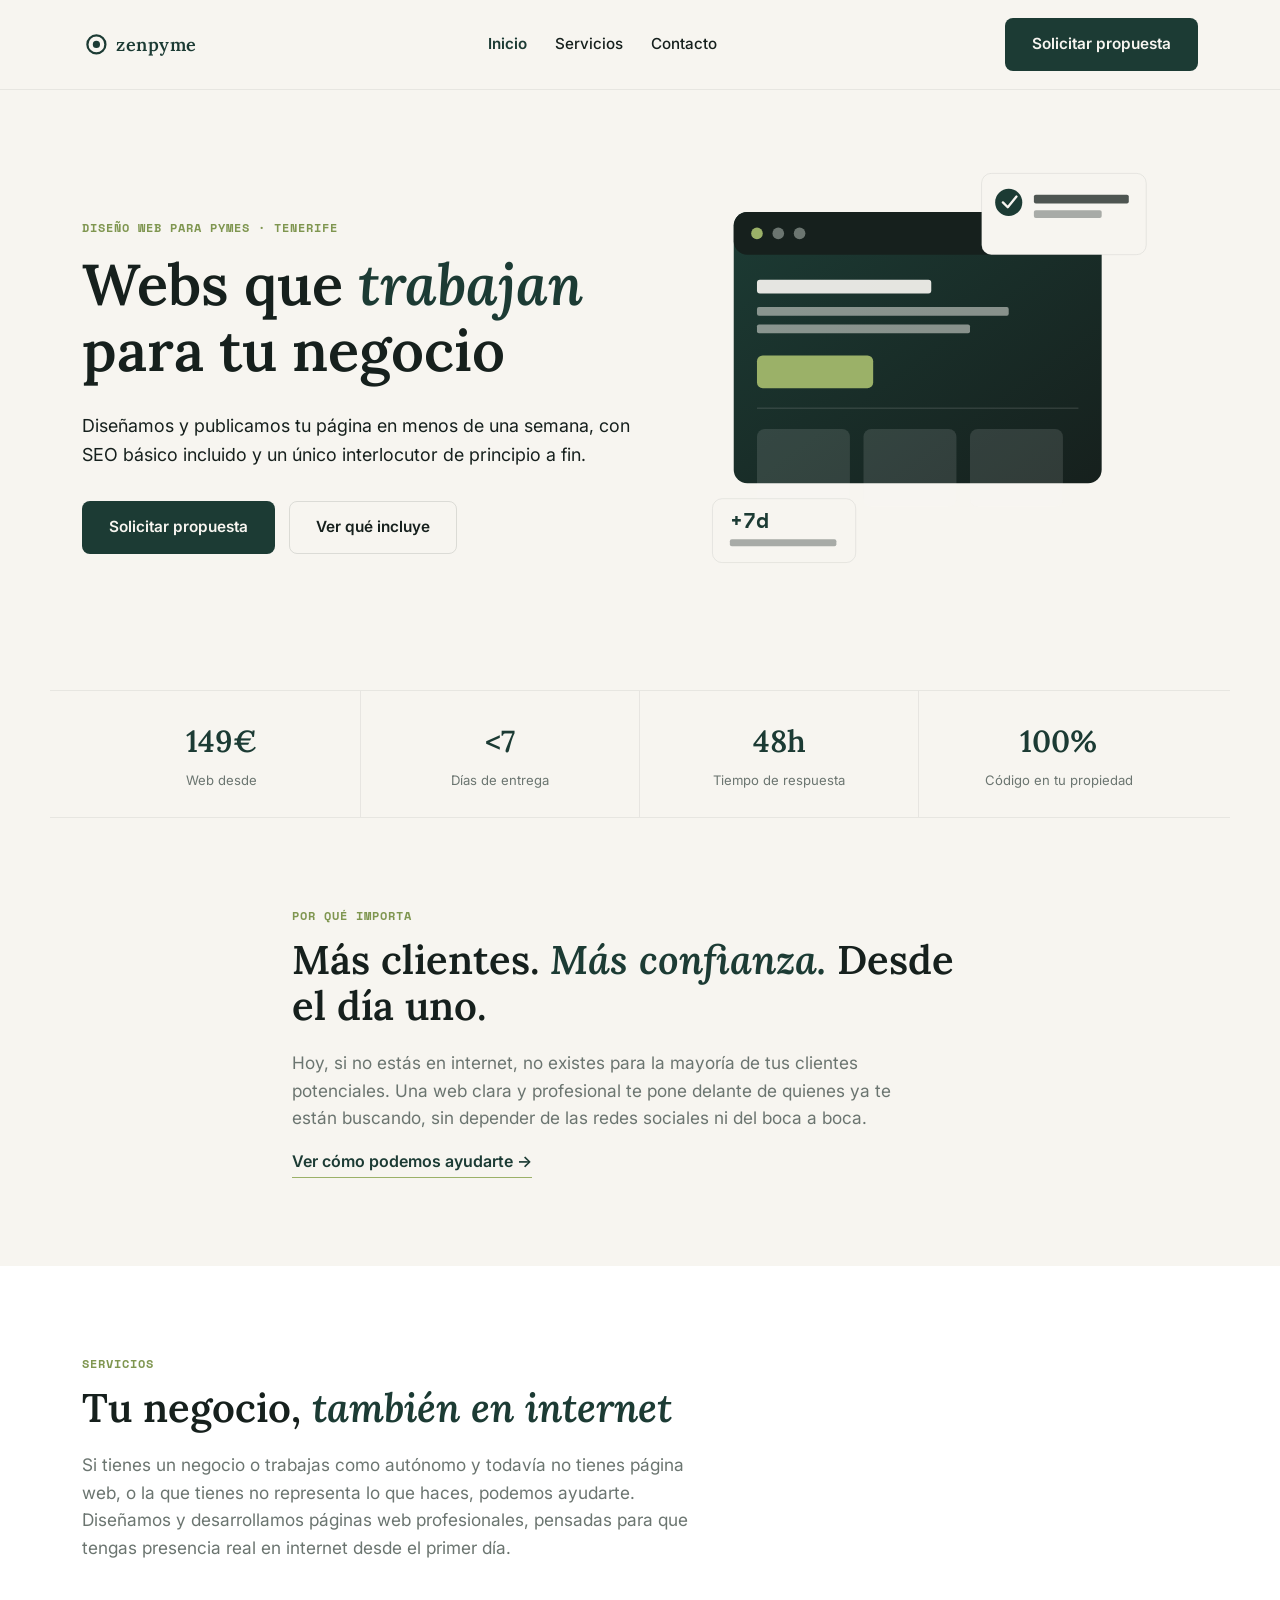
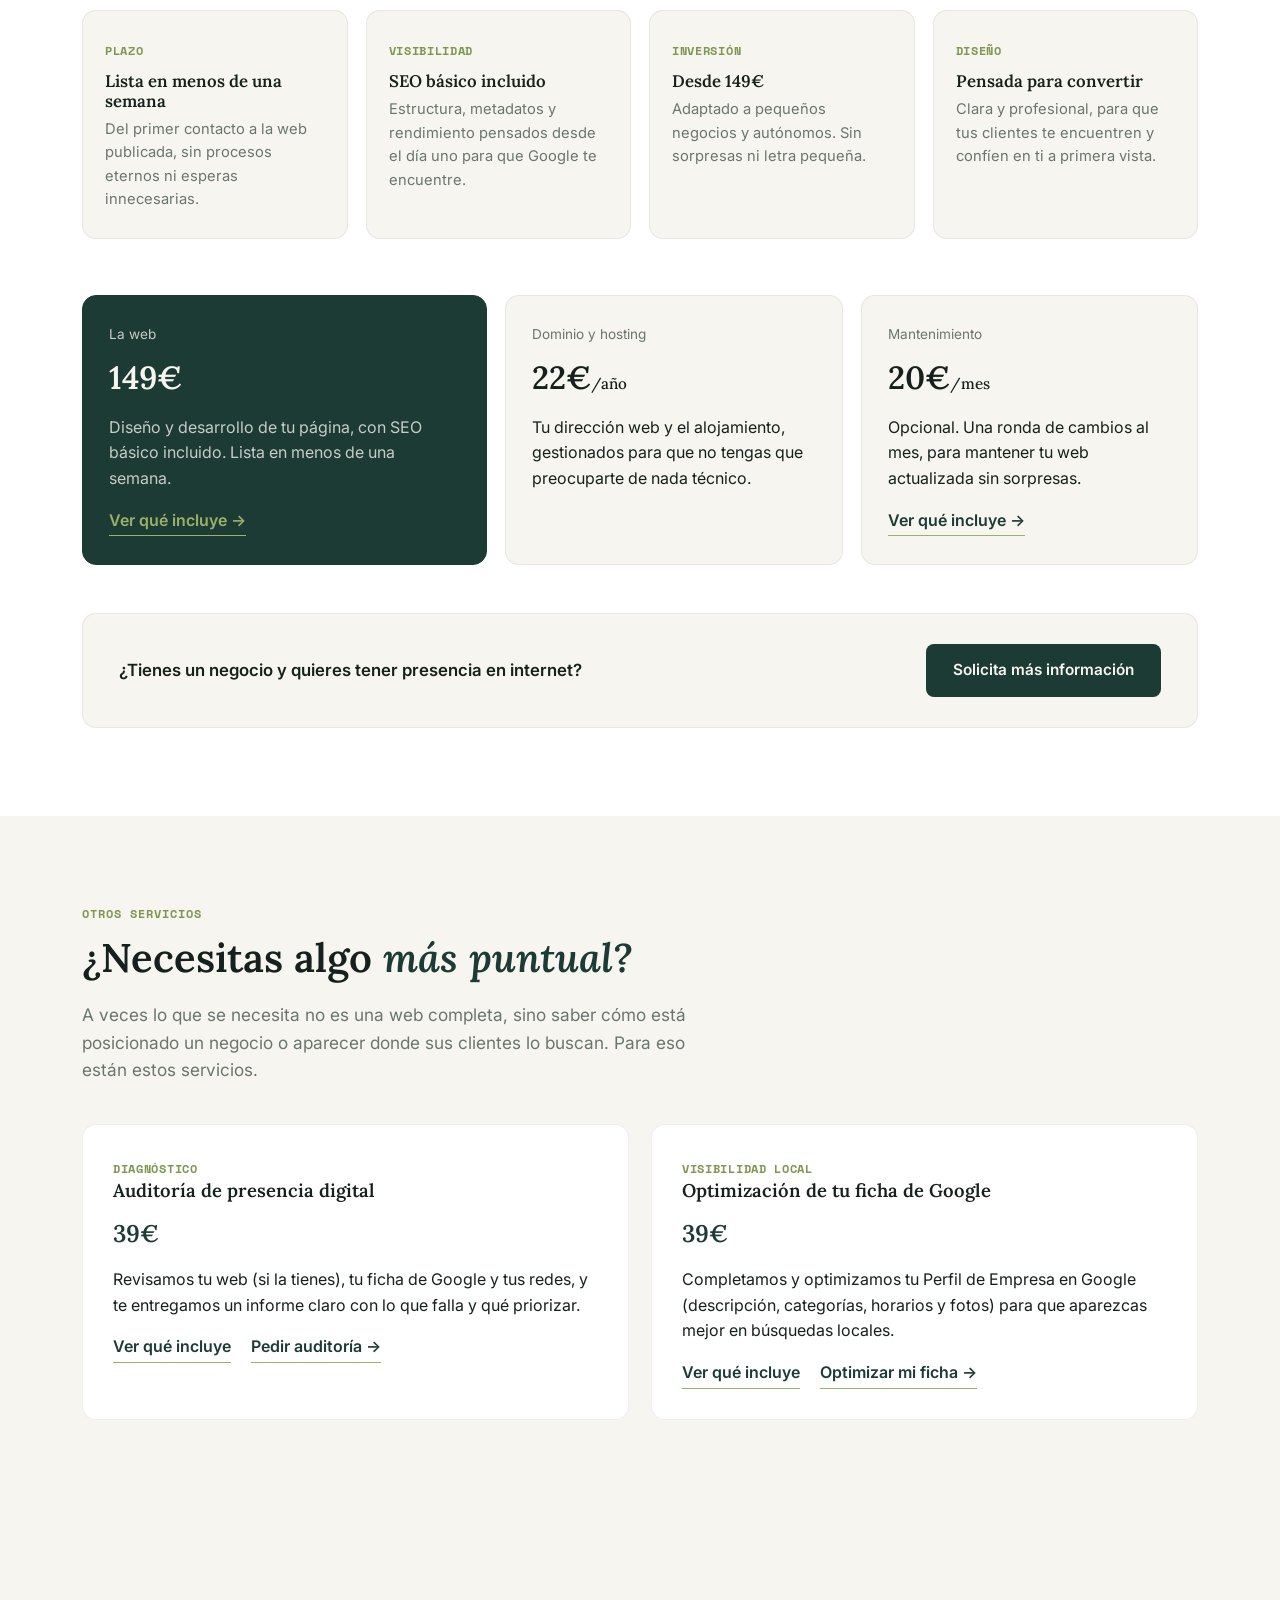
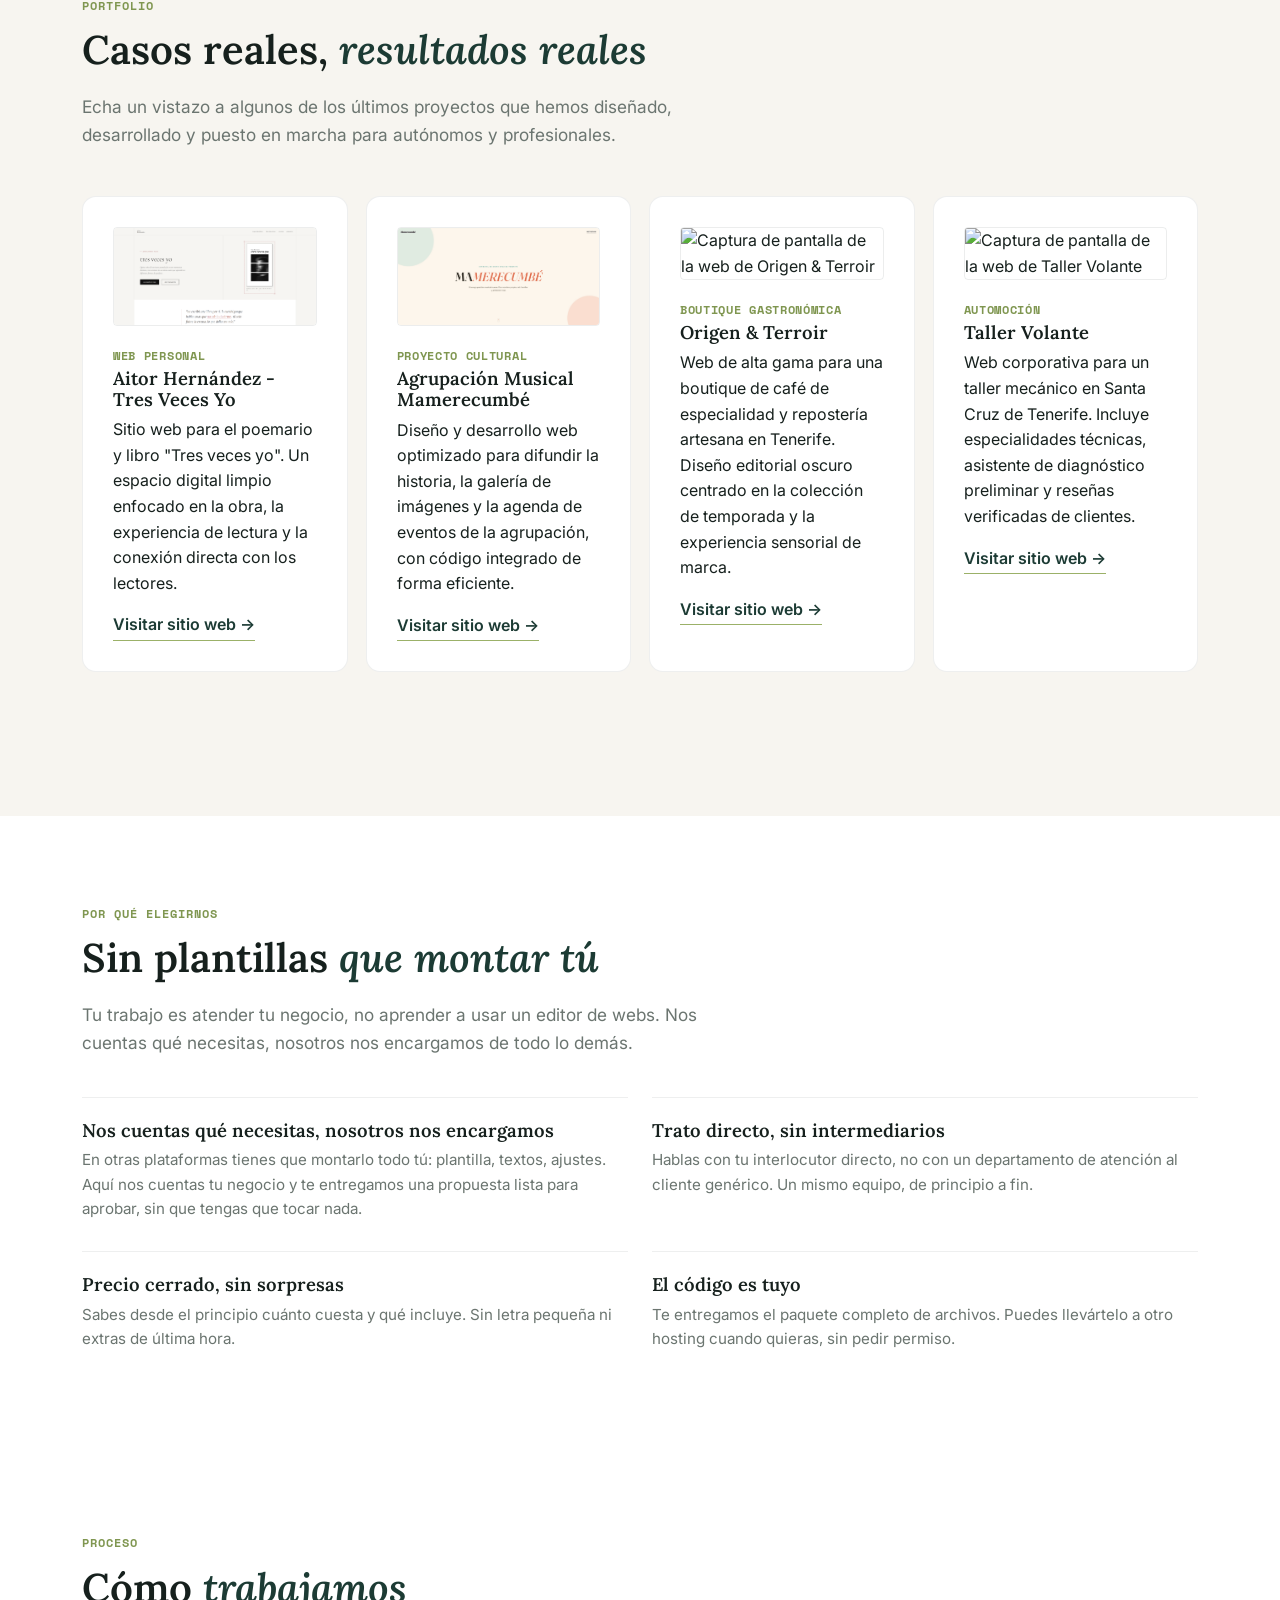
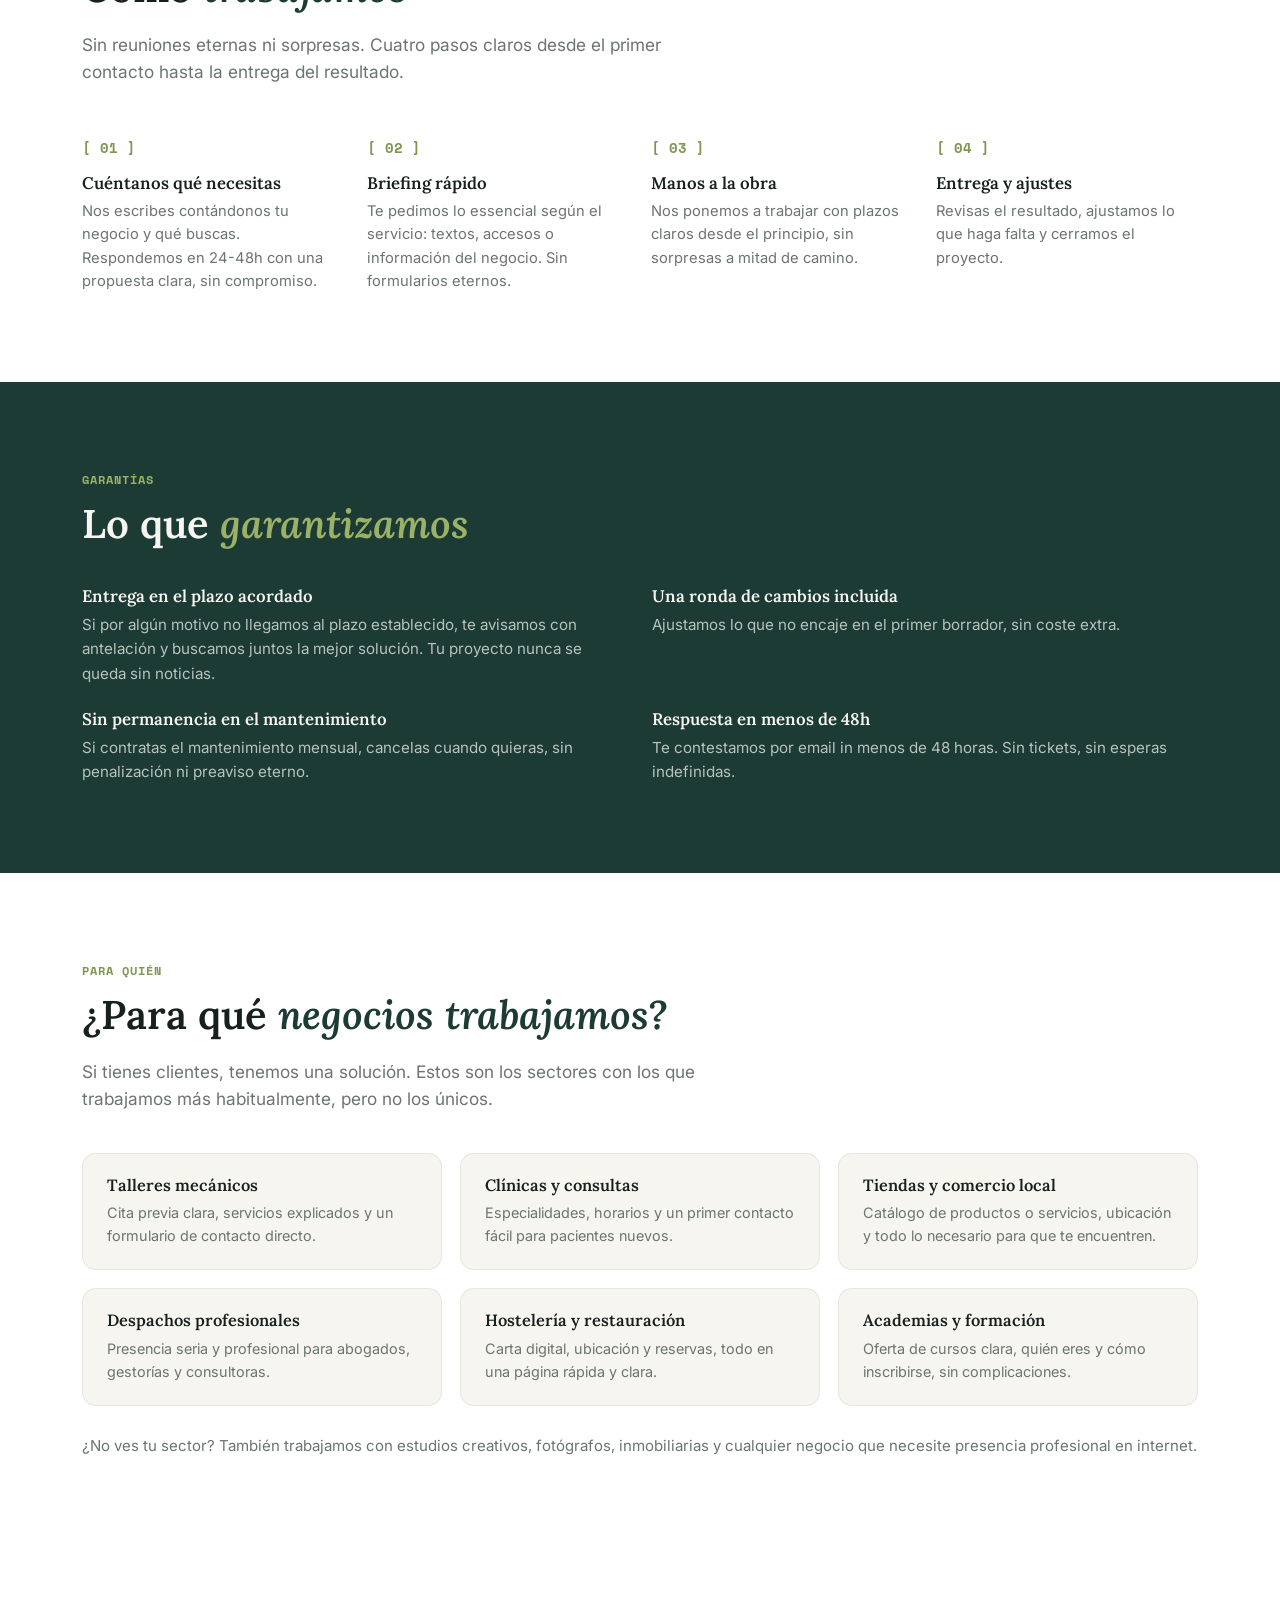
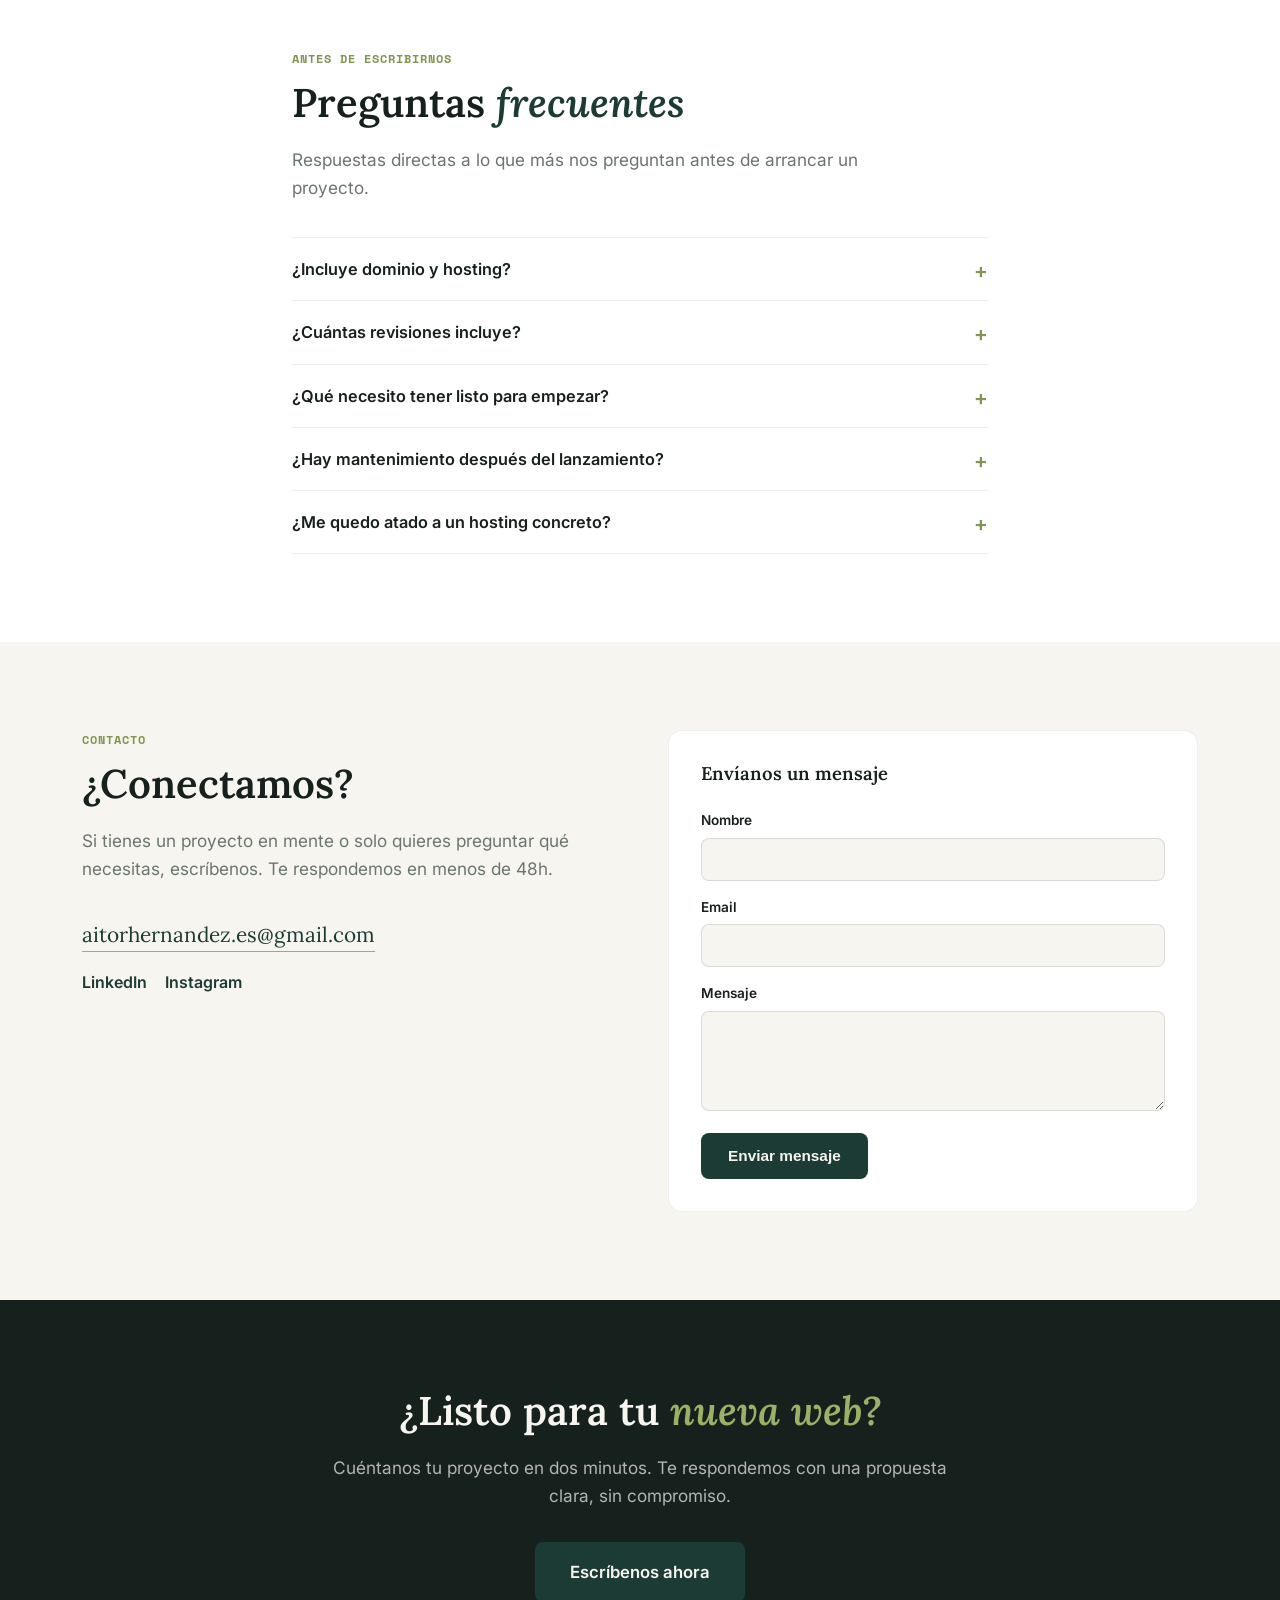
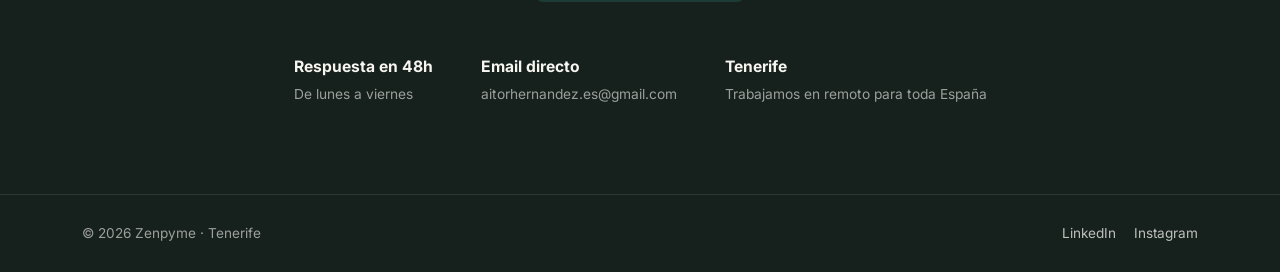
==== commit afc1a0b0: "Update index.html" ====
--- a/index.html
+++ b/index.html
@@ -29,6 +29,7 @@
 
 <link rel="stylesheet" href="styles.css">
 
+<!-- Estilo extra opcional e integrado para controlar las imágenes del portfolio de manera adaptativa -->
 <style>
   .service-card-image {
     width: 100%;
@@ -42,41 +43,6 @@
     height: auto;
     display: block;
     object-fit: cover;
-  }
-
-  /* REJILLAS COMPACTAS FORZADAS EN UNA FILA DE 4 COLUMNAS */
-  .feature-grid, .reason-grid, .guarantee-grid, .service-pair {
-    display: grid;
-    grid-template-columns: repeat(4, 1fr);
-    gap: 16px;
-    margin-top: 32px;
-  }
-
-  .feature-card, .reason-card, .guarantee-card, .service-pair .service-card {
-    padding: 20px 16px;
-    font-size: 0.9rem;
-  }
-
-  .feature-card h3, .reason-card h3, .guarantee-card h3, .service-pair .service-card h3 {
-    font-size: 1.15rem;
-    margin-bottom: 8px;
-    line-height: 1.3;
-  }
-  
-  .feature-card p, .reason-card p, .guarantee-card p, .service-pair .service-card p {
-    font-size: 0.85rem;
-    line-height: 1.4;
-  }
-
-  @media (max-width: 1024px) {
-    .feature-grid, .reason-grid, .guarantee-grid, .service-pair {
-      grid-template-columns: repeat(2, 1fr);
-    }
-  }
-  @media (max-width: 600px) {
-    .feature-grid, .reason-grid, .guarantee-grid, .service-pair {
-      grid-template-columns: 1fr;
-    }
   }
 </style>
 
@@ -95,6 +61,54 @@
   ]
 }
 </script>
+<script type="application/ld+json">
+{
+  "@context": "https://schema.org",
+  "@type": "FAQPage",
+  "mainEntity": [
+    {
+      "@type": "Question",
+      "name": "¿Incluye dominio y hosting?",
+      "acceptedAnswer": {
+        "@type": "Answer",
+        "text": "No están incluidos en el precio base de la web, pero podemos gestionarlo por 22€/año. El dominio se registra a tu nombre, así que siempre tienes el control total."
+      }
+    },
+    {
+      "@type": "Question",
+      "name": "¿Cuántas revisiones incluye?",
+      "acceptedAnswer": {
+        "@type": "Answer",
+        "text": "Una ronda de ajustes tras la primera entrega, para que la web quede exactamente como la necesitas."
+      }
+    },
+    {
+      "@type": "Question",
+      "name": "¿Qué necesito tener listo para empezar?",
+      "acceptedAnswer": {
+        "@type": "Answer",
+        "text": "Lo básico: el nombre de tu negocio, una descripción breve de lo que haces, y fotos o textos si los tienes. Si no tienes nada de eso todavía, también podemos ayudarte a definirlo."
+      }
+    },
+    {
+      "@type": "Question",
+      "name": "¿Hay mantenimiento después del lanzamiento?",
+      "acceptedAnswer": {
+        "@type": "Answer",
+        "text": "Es opcional: por 20€/mes incluye una ronda de cambios al mes. Si prefieres no contratarlo, la web es tuya igualmente y puedes pedir ajustes puntuales cuando los necesites."
+      }
+    },
+    {
+      "@type": "Question",
+      "name": "¿Me quedo atado a un hosting concreto?",
+      "acceptedAnswer": {
+        "@type": "Answer",
+        "text": "No. La web es tuya: te entregamos el paquete completo de archivos y puedes llevártelo cuando quieras al hosting que prefieras."
+      }
+    }
+  ]
+}
+</script>
 </head>
 <body>
 
@@ -134,6 +148,7 @@
 
 <main id="contenido">
 
+  <!-- HERO -->
   <section class="hero">
     <div class="hero-inner">
       <div class="hero-copy">
@@ -191,6 +206,7 @@
     </div>
   </section>
 
+  <!-- POR QUÉ IMPORTA -->
   <section class="section section-why">
     <div class="section-inner narrow">
       <p class="eyebrow">Por qué importa</p>
@@ -200,6 +216,7 @@
     </div>
   </section>
 
+  <!-- SERVICIOS -->
   <section class="section section-servicios" id="servicios">
     <div class="section-inner">
       <p class="eyebrow">Servicios</p>
@@ -207,155 +224,338 @@
       <p class="lead">Si tienes un negocio o trabajas como autónomo y todavía no tienes página web, o la que tienes no representa lo que haces, podemos ayudarte. Diseñamos y desarrollamos páginas web profesionales, pensadas para que tengas presencia real en internet desde el primer día.</p>
 
       <div class="feature-grid">
-        <article class="feature-card"><span class="feature-tag">Plazo</span><h3>Lista en menos de una semana</h3><p>Del primer contacto a la web publicada, sin procesos eternos ni esperas innecesarias.</p></article>
-        <article class="feature-card"><span class="feature-tag">Visibilidad</span><h3>SEO básico incluido</h3><p>Estructura, metadatos y rendimiento pensados desde el día uno para que Google te encuentre.</p></article>
-        <article class="feature-card"><span class="feature-tag">Inversión</span><h3>Desde 149€</h3><p>Adaptado a pequeños negocios y autónomos. Sin sorpresas ni letra pequeña.</p></article>
-        <article class="feature-card"><span class="feature-tag">Diseño</span><h3>Pensada para convertir</h3><p>Clara y profesional, para que tus clientes te encuentren y confíen en ti a primera vista.</p></article>
+        <article class="feature-card">
+          <span class="feature-tag">Plazo</span>
+          <h3>Lista en menos de una semana</h3>
+          <p>Del primer contacto a la web publicada, sin procesos eternos ni esperas innecesarias.</p>
+        </article>
+        <article class="feature-card">
+          <span class="feature-tag">Visibilidad</span>
+          <h3>SEO básico incluido</h3>
+          <p>Estructura, metadatos y rendimiento pensados desde el día uno para que Google te encuentre.</p>
+        </article>
+        <article class="feature-card">
+          <span class="feature-tag">Inversión</span>
+          <h3>Desde 149€</h3>
+          <p>Adaptado a pequeños negocios y autónomos. Sin sorpresas ni letra pequeña.</p>
+        </article>
+        <article class="feature-card">
+          <span class="feature-tag">Diseño</span>
+          <h3>Pensada para convertir</h3>
+          <p>Clara y profesional, para que tus clientes te encuentren y confíen en ti a primera vista.</p>
+        </article>
       </div>
 
       <div class="pricing-row">
         <div class="price-card price-card-main">
-          <span class="price-tag">La web</span><span class="price-amount">149€</span>
+          <span class="price-tag">La web</span>
+          <span class="price-amount">149€</span>
           <p>Diseño y desarrollo de tu página, con SEO básico incluido. Lista en menos de una semana.</p>
           <a href="diseno-web.html" class="link-arrow">Ver qué incluye →</a>
         </div>
         <div class="price-card">
-          <span class="price-tag">Dominio y hosting</span><span class="price-amount">22€<small>/año</small></span>
+          <span class="price-tag">Dominio y hosting</span>
+          <span class="price-amount">22€<small>/año</small></span>
           <p>Tu dirección web y el alojamiento, gestionados para que no tengas que preocuparte de nada técnico.</p>
         </div>
         <div class="price-card">
-          <span class="price-tag">Mantenimiento</span><span class="price-amount">20€<small>/mes</small></span>
+          <span class="price-tag">Mantenimiento</span>
+          <span class="price-amount">20€<small>/mes</small></span>
           <p>Opcional. Una ronda de cambios al mes, para mantener tu web actualizada sin sorpresas.</p>
           <a href="mantenimiento-web.html" class="link-arrow">Ver qué incluye →</a>
         </div>
       </div>
-    </div>
-  </section>
-
+
+      <div class="cta-banner">
+        <p>¿Tienes un negocio y quieres tener presencia en internet?</p>
+        <a href="#contacto" class="btn btn-primary">Solicita más información</a>
+      </div>
+    </div>
+  </section>
+
+  <!-- OTROS SERVICIOS -->
   <section class="section section-otros">
     <div class="section-inner">
       <p class="eyebrow">Otros servicios</p>
       <h2>¿Necesitas algo <em>más puntual?</em></h2>
-      <div class="service-pair" style="grid-template-columns: repeat(2, 1fr);">
+      <p class="lead">A veces lo que se necesita no es una web completa, sino saber cómo está posicionado un negocio o aparecer donde sus clientes lo buscan. Para eso están estos servicios.</p>
+
+      <div class="service-pair">
         <article class="service-card">
-          <span class="feature-tag">Diagnóstico</span><h3>Auditoría de presencia digital</h3><span class="service-price">39€</span>
+          <span class="feature-tag">Diagnóstico</span>
+          <h3>Auditoría de presencia digital</h3>
+          <span class="service-price">39€</span>
           <p>Revisamos tu web (si la tienes), tu ficha de Google y tus redes, y te entregamos un informe claro con lo que falla y qué priorizar.</p>
-          <div class="service-card-actions"><a href="auditoria-digital.html" class="link-arrow">Ver qué incluye</a></div>
-        </article>
+          <div class="service-card-actions">
+            <a href="auditoria-digital.html" class="link-arrow">Ver qué incluye</a>
+            <a href="mailto:aitorhernandez.es@gmail.com?subject=Quiero%20una%20auditor%C3%ADa%20de%20mi%20presencia%20digital" class="link-arrow">Pedir auditoría →</a>
+          </div>
+        </article>
+
         <article class="service-card">
-          <span class="feature-tag">Visibilidad local</span><h3>Optimización de tu ficha de Google</h3><span class="service-price">39€</span>
-          <p>Completamos y optimizamos tu Perfil de Empresa en Google para que aparezcas mejor en búsquedas locales.</p>
-          <div class="service-card-actions"><a href="ficha-google.html" class="link-arrow">Ver qué incluye</a></div>
-        </article>
-      </div>
-    </div>
-  </section>
-
-  <!-- PORTFOLIO COMPLETO EN INDEX.HTML (4 COLUMNAS) -->
+          <span class="feature-tag">Visibilidad local</span>
+          <h3>Optimización de tu ficha de Google</h3>
+          <span class="service-price">39€</span>
+          <p>Completamos y optimizamos tu Perfil de Empresa en Google (descripción, categorías, horarios y fotos) para que aparezcas mejor en búsquedas locales.</p>
+          <div class="service-card-actions">
+            <a href="ficha-google.html" class="link-arrow">Ver qué incluye</a>
+            <a href="mailto:aitorhernandez.es@gmail.com?subject=Quiero%20optimizar%20mi%20ficha%20de%20Google" class="link-arrow">Optimizar mi ficha →</a>
+          </div>
+        </article>
+      </div>
+    </div>
+  </section>
+
+  <!-- PROYECTOS REALIZADOS (PORTFOLIO) -->
   <section class="section section-portfolio" id="portfolio">
     <div class="section-inner">
       <p class="eyebrow">Portfolio</p>
       <h2>Casos reales, <em>resultados reales</em></h2>
       <p class="lead">Echa un vistazo a algunos de los últimos proyectos que hemos diseñado, desarrollado y puesto en marcha para autónomos y profesionales.</p>
 
-      <div class="service-pair">
+      <div class="feature-grid">
         <article class="service-card">
-          <div class="service-card-image"><img src="web-aitor-tres-veces-yo-desktop.PNG" alt="Captura de pantalla de la web de Aitor Hernández - Tres Veces Yo"></div>
+          <div class="service-card-image">
+            <img src="web-aitor-tres-veces-yo-desktop.PNG" alt="Captura de pantalla de la web de Aitor Hernández - Tres Veces Yo">
+          </div>
           <span class="feature-tag">Web Personal</span>
           <h3>Aitor Hernández - Tres Veces Yo</h3>
           <p>Sitio web para el poemario y libro "Tres veces yo". Un espacio digital limpio enfocado en la obra, la experiencia de lectura y la conexión directa con los lectores.</p>
-          <div class="service-card-actions"><a href="https://aitorhdez.com" target="_blank" rel="noopener" class="link-arrow">Visitar sitio web →</a></div>
+          <div class="service-card-actions">
+            <a href="https://aitorhdez.com" target="_blank" rel="noopener" class="link-arrow">Visitar sitio web →</a>
+          </div>
         </article>
 
         <article class="service-card">
-          <div class="service-card-image"><img src="web-mamerecumbe-agrupacion-musical.PNG" alt="Captura de pantalla de la web de la Agrupación Musical Mamerecumbé"></div>
+          <div class="service-card-image">
+            <img src="web-mamerecumbe-agrupacion-musical.PNG" alt="Captura de pantalla de la web de la Agrupación Musical Mamerecumbé">
+          </div>
           <span class="feature-tag">Proyecto Cultural</span>
           <h3>Agrupación Musical Mamerecumbé</h3>
           <p>Diseño y desarrollo web optimizado para difundir la historia, la galería de imágenes y la agenda de eventos de la agrupación, con código integrado de forma eficiente.</p>
-          <div class="service-card-actions"><a href="https://aitorhdezluna.github.io/mamerecumbe/" target="_blank" rel="noopener" class="link-arrow">Visitar sitio web →</a></div>
+          <div class="service-card-actions">
+            <a href="https://aitorhdezluna.github.io/mamerecumbe/" target="_blank" rel="noopener" class="link-arrow">Visitar sitio web →</a>
+          </div>
         </article>
 
         <article class="service-card">
-          <div class="service-card-image"><img src="captura-abogado-desktop.png" alt="Captura de pantalla de la web de Abogado Laboralista"></div>
-          <span class="feature-tag">Servicios Profesionales</span>
-          <h3>Bufete de Abogados - Derecho Laboral</h3>
-          <p>Página de aterrizaje corporativa enfocada en la conversión, gestión de citas ágil y exposición clara de especialidades jurídicas locales.</p>
-          <div class="service-card-actions"><a href="#" class="link-arrow">Ver proyecto →</a></div>
+          <div class="service-card-image">
+            <img src="web-origen-terroir-desktop.PNG" alt="Captura de pantalla de la web de Origen & Terroir">
+          </div>
+          <span class="feature-tag">Boutique Gastronómica</span>
+          <h3>Origen & Terroir</h3>
+          <p>Web de alta gama para una boutique de café de especialidad y repostería artesana en Tenerife. Diseño editorial oscuro centrado en la colección de temporada y la experiencia sensorial de marca.</p>
+          <div class="service-card-actions">
+            <a href="https://aitorhdezluna.github.io/origenandterroir/" target="_blank" rel="noopener" class="link-arrow">Visitar sitio web →</a>
+          </div>
         </article>
 
         <article class="service-card">
-          <div class="service-card-image"><img src="captura-restaurante-desktop.png" alt="Captura de pantalla de la web de Restaurante Local"></div>
-          <span class="feature-tag">Gastronomía</span>
-          <h3>Restaurante Tradicional - Menú Digital</h3>
-          <p>Diseño minimalista optimizado para dispositivos móviles, integración de reservas automatizadas y visualización de carta interactiva.</p>
-          <div class="service-card-actions"><a href="#" class="link-arrow">Ver proyecto →</a></div>
-        </article>
-      </div>
-    </div>
-  </section>
-
+          <div class="service-card-image">
+            <img src="web-taller-volante.PNG" alt="Captura de pantalla de la web de Taller Volante">
+          </div>
+          <span class="feature-tag">Automoción</span>
+          <h3>Taller Volante</h3>
+          <p>Web corporativa para un taller mecánico en Santa Cruz de Tenerife. Incluye especialidades técnicas, asistente de diagnóstico preliminar y reseñas verificadas de clientes.</p>
+          <div class="service-card-actions">
+            <a href="https://aitorhdezluna.github.io/tallervolante/" target="_blank" rel="noopener" class="link-arrow">Visitar sitio web →</a>
+          </div>
+        </article>
+      </div>
+    </div>
+  </section>
+
+  <!-- POR QUÉ ELEGIRNOS -->
   <section class="section section-elegir">
     <div class="section-inner">
       <p class="eyebrow">Por qué elegirnos</p>
       <h2>Sin plantillas <em>que montar tú</em></h2>
+      <p class="lead">Tu trabajo es atender tu negocio, no aprender a usar un editor de webs. Nos cuentas qué necesitas, nosotros nos encargamos de todo lo demás.</p>
+
       <div class="reason-grid">
-        <article class="reason-card"><h3>Nos encargamos de todo</h3><p>En otras plataformas tienes que montarlo todo tú. Aquí nos cuentas tu negocio y te entregamos una propuesta lista para aprobar.</p></article>
-        <article class="reason-card"><h3>Trato directo, sin intermediarios</h3><p>Hablas con tu interlocutor directo, no con un departamento de atención al cliente genérico. Un mismo equipo.</p></article>
-        <article class="reason-card"><h3>Precio cerrado, sin sorpresas</h3><p>Sabes desde el principio cuánto cuesta y qué incluye. Sin letra pequeña ni extras de última hora.</p></article>
-        <article class="reason-card"><h3>El código es tuyo</h3><p>Te entregamos el paquete completo de archivos. Puedes llevártelo a otro hosting cuando quieras.</p></article>
-      </div>
-    </div>
-  </section>
-
+        <article class="reason-card">
+          <h3>Nos cuentas qué necesitas, nosotros nos encargamos</h3>
+          <p>En otras plataformas tienes que montarlo todo tú: plantilla, textos, ajustes. Aquí nos cuentas tu negocio y te entregamos una propuesta lista para aprobar, sin que tengas que tocar nada.</p>
+        </article>
+        <article class="reason-card">
+          <h3>Trato directo, sin intermediarios</h3>
+          <p>Hablas con tu interlocutor directo, no con un departamento de atención al cliente genérico. Un mismo equipo, de principio a fin.</p>
+        </article>
+        <article class="reason-card">
+          <h3>Precio cerrado, sin sorpresas</h3>
+          <p>Sabes desde el principio cuánto cuesta y qué incluye. Sin letra pequeña ni extras de última hora.</p>
+        </article>
+        <article class="reason-card">
+          <h3>El código es tuyo</h3>
+          <p>Te entregamos el paquete completo de archivos. Puedes llevártelo a otro hosting cuando quieras, sin pedir permiso.</p>
+        </article>
+      </div>
+    </div>
+  </section>
+
+  <!-- PROCESO -->
   <section class="section section-proceso">
     <div class="section-inner">
       <p class="eyebrow">Proceso</p>
       <h2>Cómo <em>trabajamos</em></h2>
+      <p class="lead">Sin reuniones eternas ni sorpresas. Cuatro pasos claros desde el primer contacto hasta la entrega del resultado.</p>
+
       <ol class="process-list">
-        <li class="process-step"><span class="step-num">[ 01 ]</span><h3>Cuéntanos qué necesitas</h3><p>Nos escribes contándonos tu negocio. Respondemos en 24-48h con una propuesta clara.</p></li>
-        <li class="process-step"><span class="step-num">[ 02 ]</span><h3>Briefing rápido</h3><p>Te pedimos lo essencial según el servicio: textos, accesos o información básica.</p></li>
-        <li class="process-step"><span class="step-num">[ 03 ]</span><h3>Manos a la obra</h3><p>Nos ponemos a trabajar con plazos claros desde el principio, sin sorpresas.</p></li>
-        <li class="process-step"><span class="step-num">[ 04 ]</span><h3>Entrega y ajustes</h3><p>Revisas el resultado, ajustamos lo que haga falta y cerramos el proyecto.</p></li>
+        <li class="process-step">
+          <span class="step-num">[ 01 ]</span>
+          <h3>Cuéntanos qué necesitas</h3>
+          <p>Nos escribes contándonos tu negocio y qué buscas. Respondemos en 24-48h con una propuesta clara, sin compromiso.</p>
+        </li>
+        <li class="process-step">
+          <span class="step-num">[ 02 ]</span>
+          <h3>Briefing rápido</h3>
+          <p>Te pedimos lo essencial según el servicio: textos, accesos o información del negocio. Sin formularios eternos.</p>
+        </li>
+        <li class="process-step">
+          <span class="step-num">[ 03 ]</span>
+          <h3>Manos a la obra</h3>
+          <p>Nos ponemos a trabajar con plazos claros desde el principio, sin sorpresas a mitad de camino.</p>
+        </li>
+        <li class="process-step">
+          <span class="step-num">[ 04 ]</span>
+          <h3>Entrega y ajustes</h3>
+          <p>Revisas el resultado, ajustamos lo que haga falta y cerramos el proyecto.</p>
+        </li>
       </ol>
     </div>
   </section>
 
+  <!-- GARANTÍAS -->
   <section class="section section-garantias">
     <div class="section-inner">
       <p class="eyebrow">Garantías</p>
       <h2>Lo que <em>garantizamos</em></h2>
+
       <div class="guarantee-grid">
-        <article class="guarantee-card"><h3>Plazo acordado</h3><p>Si por algún motivo no llegamos al plazo establecido, te avisamos con antelación y buscamos soluciones.</p></article>
-        <article class="guarantee-card"><h3>Cambios incluidos</h3><p>Ajustamos lo que no encaje en el primer borrador, sin coste extra.</p></article>
-        <article class="guarantee-card"><h3>Sin permanencia</h3><p>Si contratas el mantenimiento mensual, cancelas cuando quieras, sin penalización.</p></article>
-        <article class="guarantee-card"><h3>Respuesta rápida</h3><p>Te contestamos por email en menos de 48 horas. Sin tickets ni esperas indefinidas.</p></article>
-      </div>
-    </div>
-  </section>
-
+        <article class="guarantee-card">
+          <h3>Entrega en el plazo acordado</h3>
+          <p>Si por algún motivo no llegamos al plazo establecido, te avisamos con antelación y buscamos juntos la mejor solución. Tu proyecto nunca se queda sin noticias.</p>
+        </article>
+        <article class="guarantee-card">
+          <h3>Una ronda de cambios incluida</h3>
+          <p>Ajustamos lo que no encaje en el primer borrador, sin coste extra.</p>
+        </article>
+        <article class="guarantee-card">
+          <h3>Sin permanencia en el mantenimiento</h3>
+          <p>Si contratas el mantenimiento mensual, cancelas cuando quieras, sin penalización ni preaviso eterno.</p>
+        </article>
+        <article class="guarantee-card">
+          <h3>Respuesta en menos de 48h</h3>
+          <p>Te contestamos por email in menos de 48 horas. Sin tickets, sin esperas indefinidas.</p>
+        </article>
+      </div>
+    </div>
+  </section>
+
+  <!-- PARA QUIÉN -->
+  <section class="section section-sectores">
+    <div class="section-inner">
+      <p class="eyebrow">Para quién</p>
+      <h2>¿Para qué <em>negocios trabajamos?</em></h2>
+      <p class="lead">Si tienes clientes, tenemos una solución. Estos son los sectores con los que trabajamos más habitualmente, pero no los únicos.</p>
+
+      <div class="sector-grid">
+        <article class="sector-card"><h3>Talleres mecánicos</h3><p>Cita previa clara, servicios explicados y un formulario de contacto directo.</p></article>
+        <article class="sector-card"><h3>Clínicas y consultas</h3><p>Especialidades, horarios y un primer contacto fácil para pacientes nuevos.</p></article>
+        <article class="sector-card"><h3>Tiendas y comercio local</h3><p>Catálogo de productos o servicios, ubicación y todo lo necesario para que te encuentren.</p></article>
+        <article class="sector-card"><h3>Despachos profesionales</h3><p>Presencia seria y profesional para abogados, gestorías y consultoras.</p></article>
+        <article class="sector-card"><h3>Hostelería y restauración</h3><p>Carta digital, ubicación y reservas, todo en una página rápida y clara.</p></article>
+        <article class="sector-card"><h3>Academias y formación</h3><p>Oferta de cursos clara, quién eres y cómo inscribirse, sin complicaciones.</p></article>
+      </div>
+      <p class="sector-footnote">¿No ves tu sector? También trabajamos con estudios creativos, fotógrafos, inmobiliarias y cualquier negocio que necesite presencia profesional en internet.</p>
+    </div>
+  </section>
+
+  <!-- FAQ -->
+  <section class="section section-faq" id="faq">
+    <div class="section-inner narrow">
+      <p class="eyebrow">Antes de escribirnos</p>
+      <h2>Preguntas <em>frecuentes</em></h2>
+      <p class="lead">Respuestas directas a lo que más nos preguntan antes de arrancar un proyecto.</p>
+
+      <div class="faq-list">
+        <details class="faq-item">
+          <summary>¿Incluye dominio y hosting?</summary>
+          <p>No están incluidos en el precio base de la web, pero podemos gestionártelos por 22€/año. Puedes elegir dominio .es o .com (mientras esté disponible), y se registra a tu nombre, así siempre tienes el control total aunque nosotros nos encarguemos de la configuración.</p>
+        </details>
+        <details class="faq-item">
+          <summary>¿Cuántas revisiones incluye?</summary>
+          <p>Una ronda de ajustes tras la primera entrega, para que la web quede exactamente como la necesitas.</p>
+        </details>
+        <details class="faq-item">
+          <summary>¿Qué necesito tener listo para empezar?</summary>
+          <p>Lo básico: el nombre de tu negocio, una descripción breve de lo que haces, y fotos o textos si los tienes. Si no tienes nada de eso todavía, también podemos ayudarte a definirlo.</p>
+        </details>
+        <details class="faq-item">
+          <summary>¿Hay mantenimiento después del lanzamiento?</summary>
+          <p>Es opcional: por 20€/mes incluye una ronda de cambios al mes. Si prefieres no contratarlo, la web es tuya igualmente y puedes pedirnos ajustes puntuales cuando los necesites.</p>
+        </details>
+        <details class="faq-item">
+          <summary>¿Me quedo atado a un hosting concreto?</summary>
+          <p>No. La web es tuya: te entregamos el paquete completo de archivos y puedes llevártelo cuando quieras al hosting que prefieras, sin coste ni necesidad de nuestro permiso.</p>
+        </details>
+      </div>
+    </div>
+  </section>
+
+  <!-- CONTACTO -->
   <section class="section section-contacto" id="contacto">
     <div class="section-inner">
       <div class="contacto-grid">
         <div class="contacto-info">
           <p class="eyebrow">Contacto</p>
           <h2>¿Conectamos?</h2>
+          <p class="lead">Si tienes un proyecto en mente o solo quieres preguntar qué necesitas, escríbenos. Te respondemos en menos de 48h.</p>
           <a class="contact-email" href="mailto:aitorhernandez.es@gmail.com">aitorhernandez.es@gmail.com</a>
+          <div class="social-links">
+            <a href="https://www.linkedin.com/in/aitorhdezdg/" target="_blank" rel="noopener">LinkedIn</a>
+            <a href="https://www.instagram.com/aitorherlu/" target="_blank" rel="noopener">Instagram</a>
+          </div>
         </div>
+
         <form class="contact-form" action="mailto:aitorhernandez.es@gmail.com" method="post" enctype="text/plain">
           <h3>Envíanos un mensaje</h3>
-          <label for="nombre">Nombre</label><input type="text" id="nombre" name="nombre" required>
-          <label for="email">Email</label><input type="email" id="email" name="email" required>
-          <label for="mensaje">Mensaje</label><textarea id="mensaje" name="mensaje" rows="4" required></textarea>
+          <label for="nombre">Nombre</label>
+          <input type="text" id="nombre" name="nombre" required>
+          <label for="email">Email</label>
+          <input type="email" id="email" name="email" required>
+          <label for="mensaje">Mensaje</label>
+          <textarea id="mensaje" name="mensaje" rows="4" required></textarea>
           <button type="submit" class="btn btn-primary">Enviar mensaje</button>
         </form>
       </div>
     </div>
   </section>
+
+  <!-- CTA FINAL -->
+  <section class="section section-cta-final">
+    <div class="section-inner narrow center">
+      <h2>¿Listo para tu <em>nueva web?</em></h2>
+      <p class="lead">Cuéntanos tu proyecto en dos minutos. Te respondemos con una propuesta clara, sin compromiso.</p>
+      <a href="mailto:aitorhernandez.es@gmail.com?subject=Quiero%20una%20web%20para%20mi%20negocio" class="btn btn-primary btn-lg">Escríbenos ahora</a>
+
+      <div class="final-meta">
+        <div><strong>Respuesta en 48h</strong><span>De lunes a viernes</span></div>
+        <div><strong>Email directo</strong><span>aitorhernandez.es@gmail.com</span></div>
+        <div><strong>Tenerife</strong><span>Trabajamos en remoto para toda España</span></div>
+      </div>
+    </div>
+  </section>
+
 </main>
 
 <footer class="site-footer">
   <div class="footer-inner">
     <span>© 2026 Zenpyme · Tenerife</span>
+    <div class="footer-links">
+      <a href="https://www.linkedin.com/in/aitorhdezdg/" target="_blank" rel="noopener">LinkedIn</a>
+      <a href="https://www.instagram.com/aitorherlu/" target="_blank" rel="noopener">Instagram</a>
+    </div>
   </div>
 </footer>
 
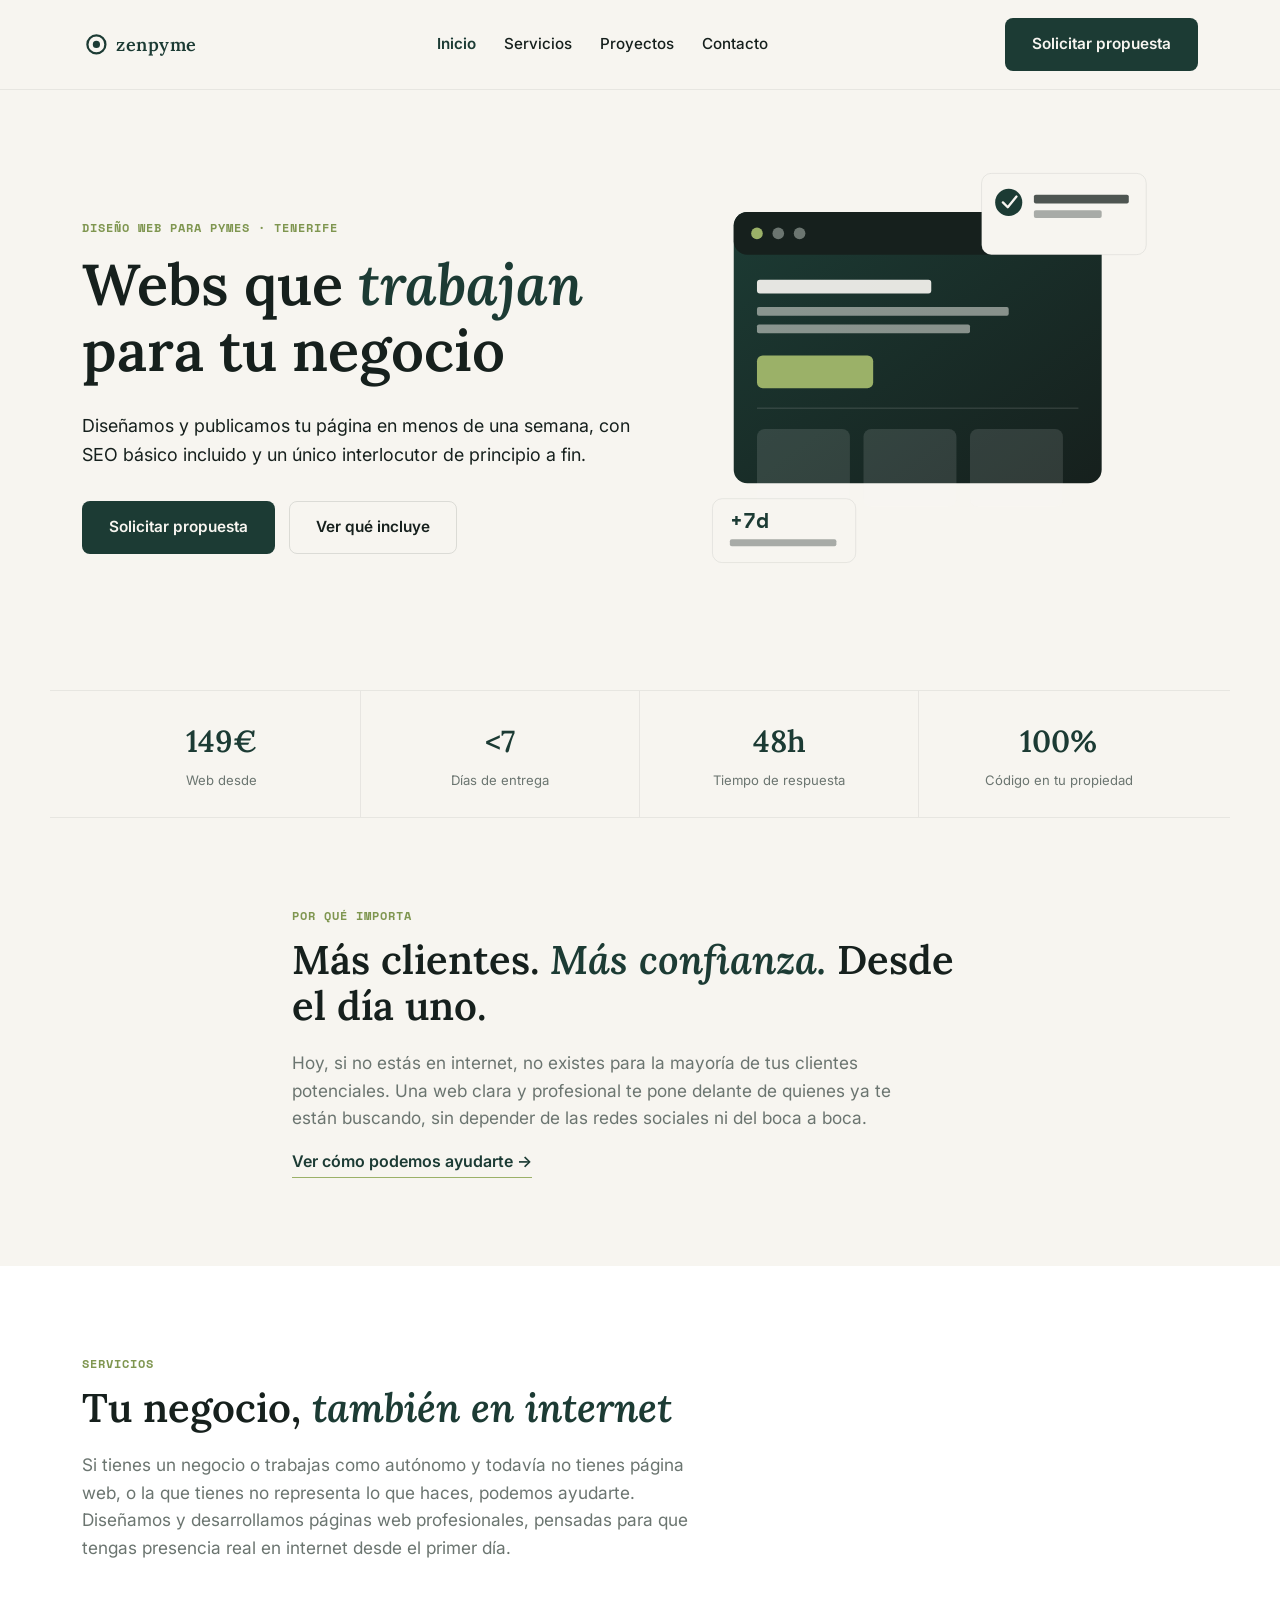
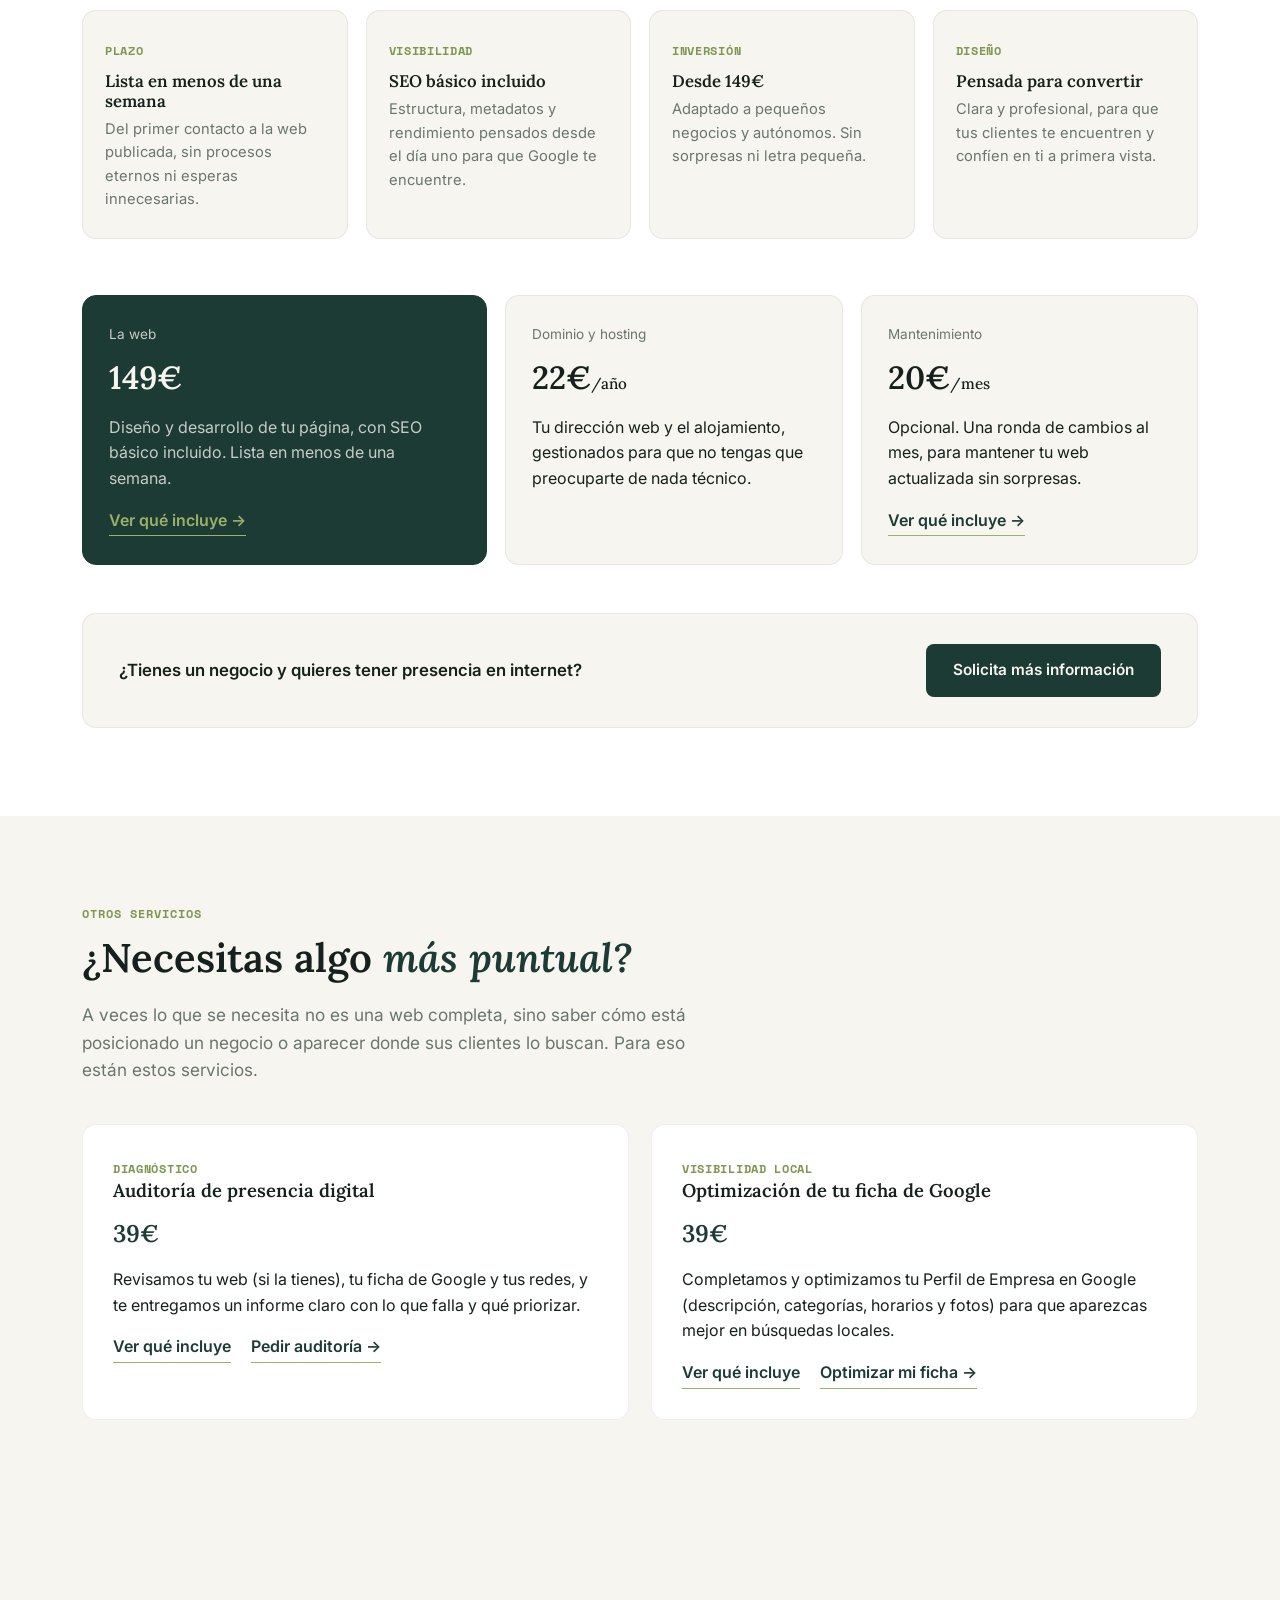
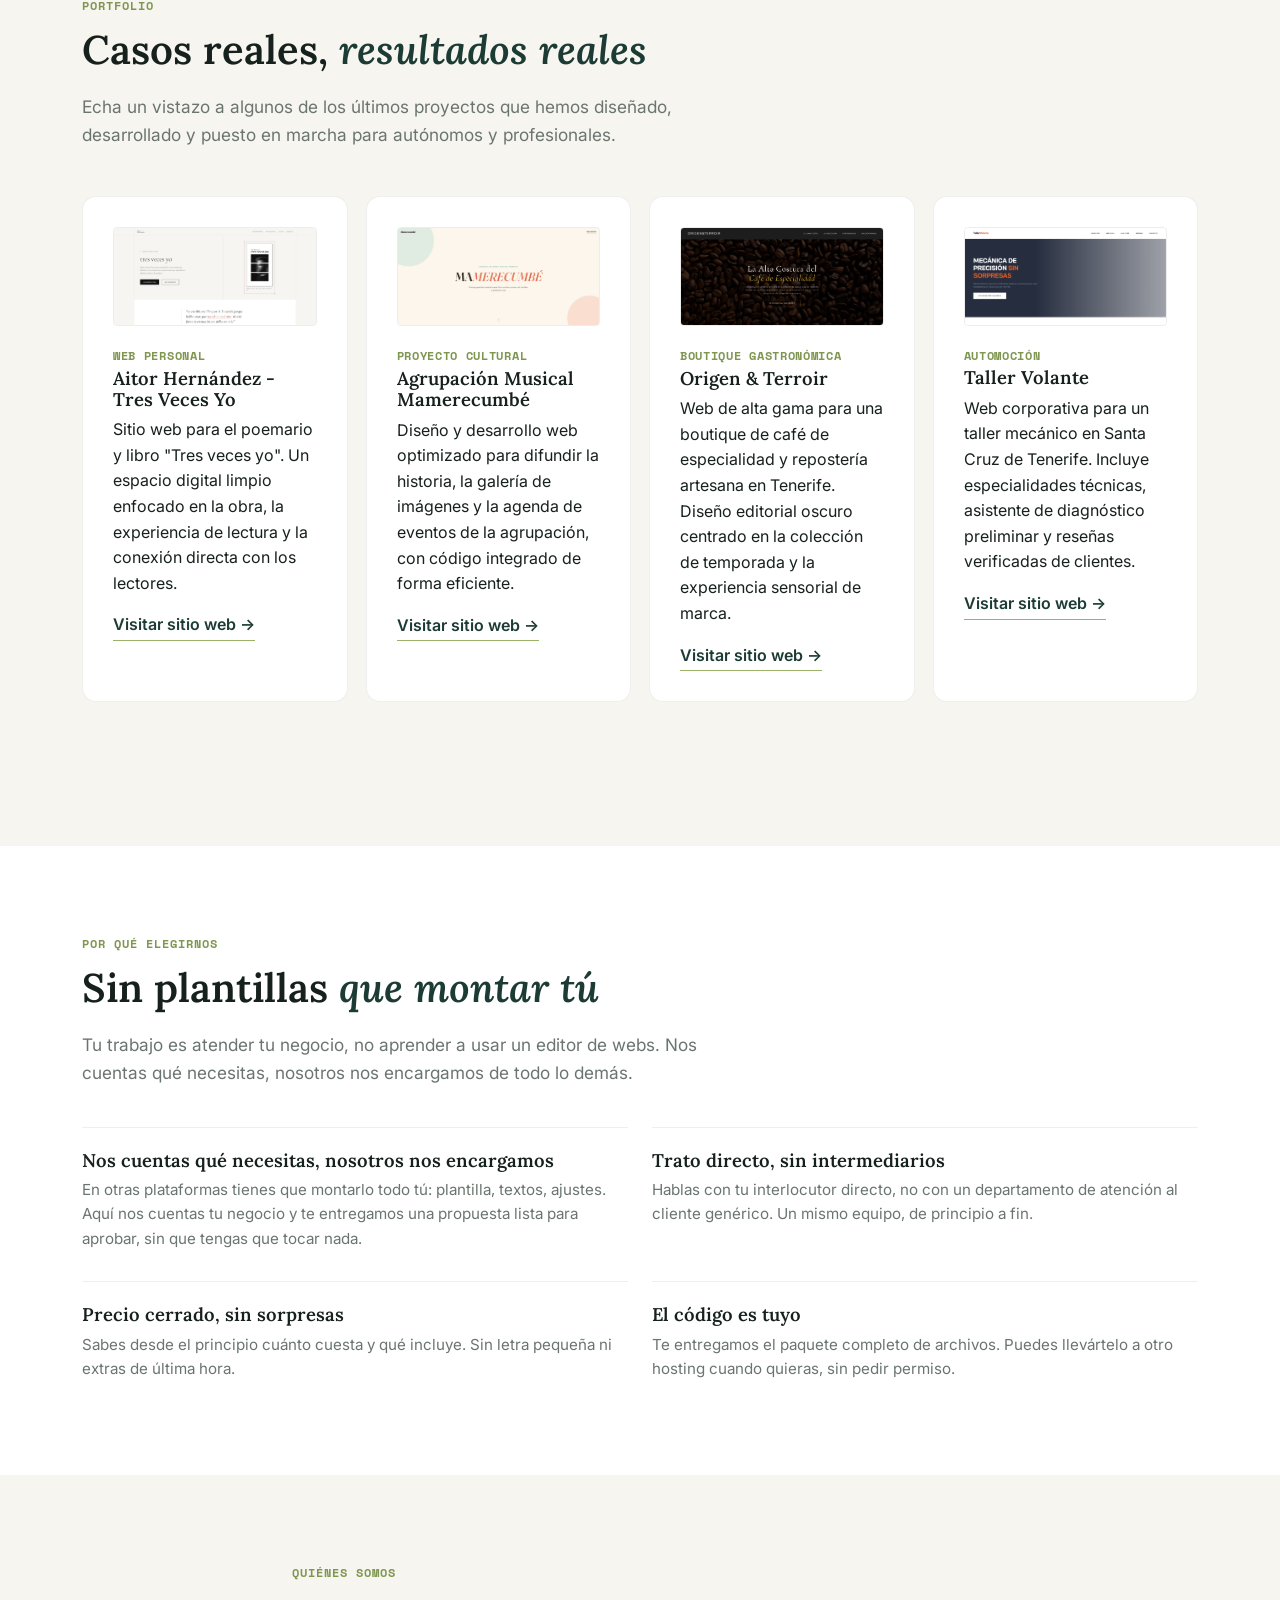
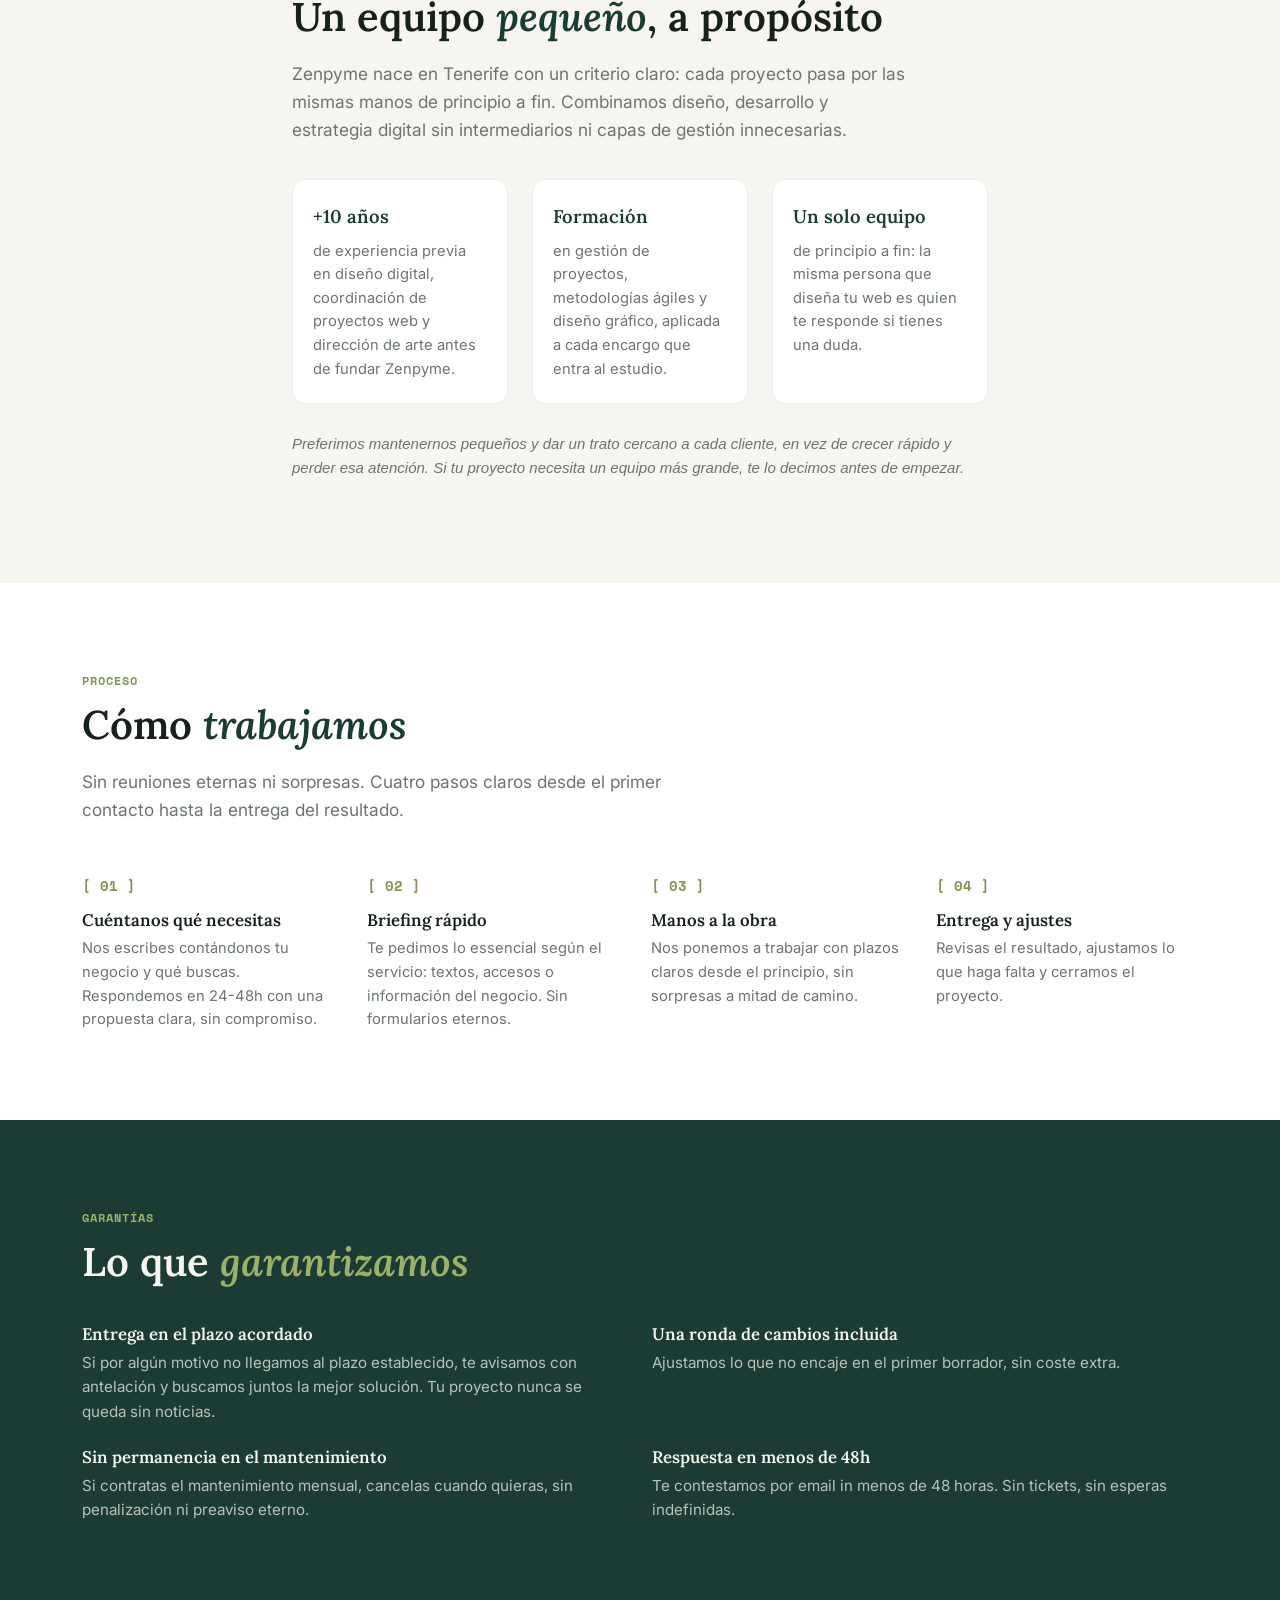
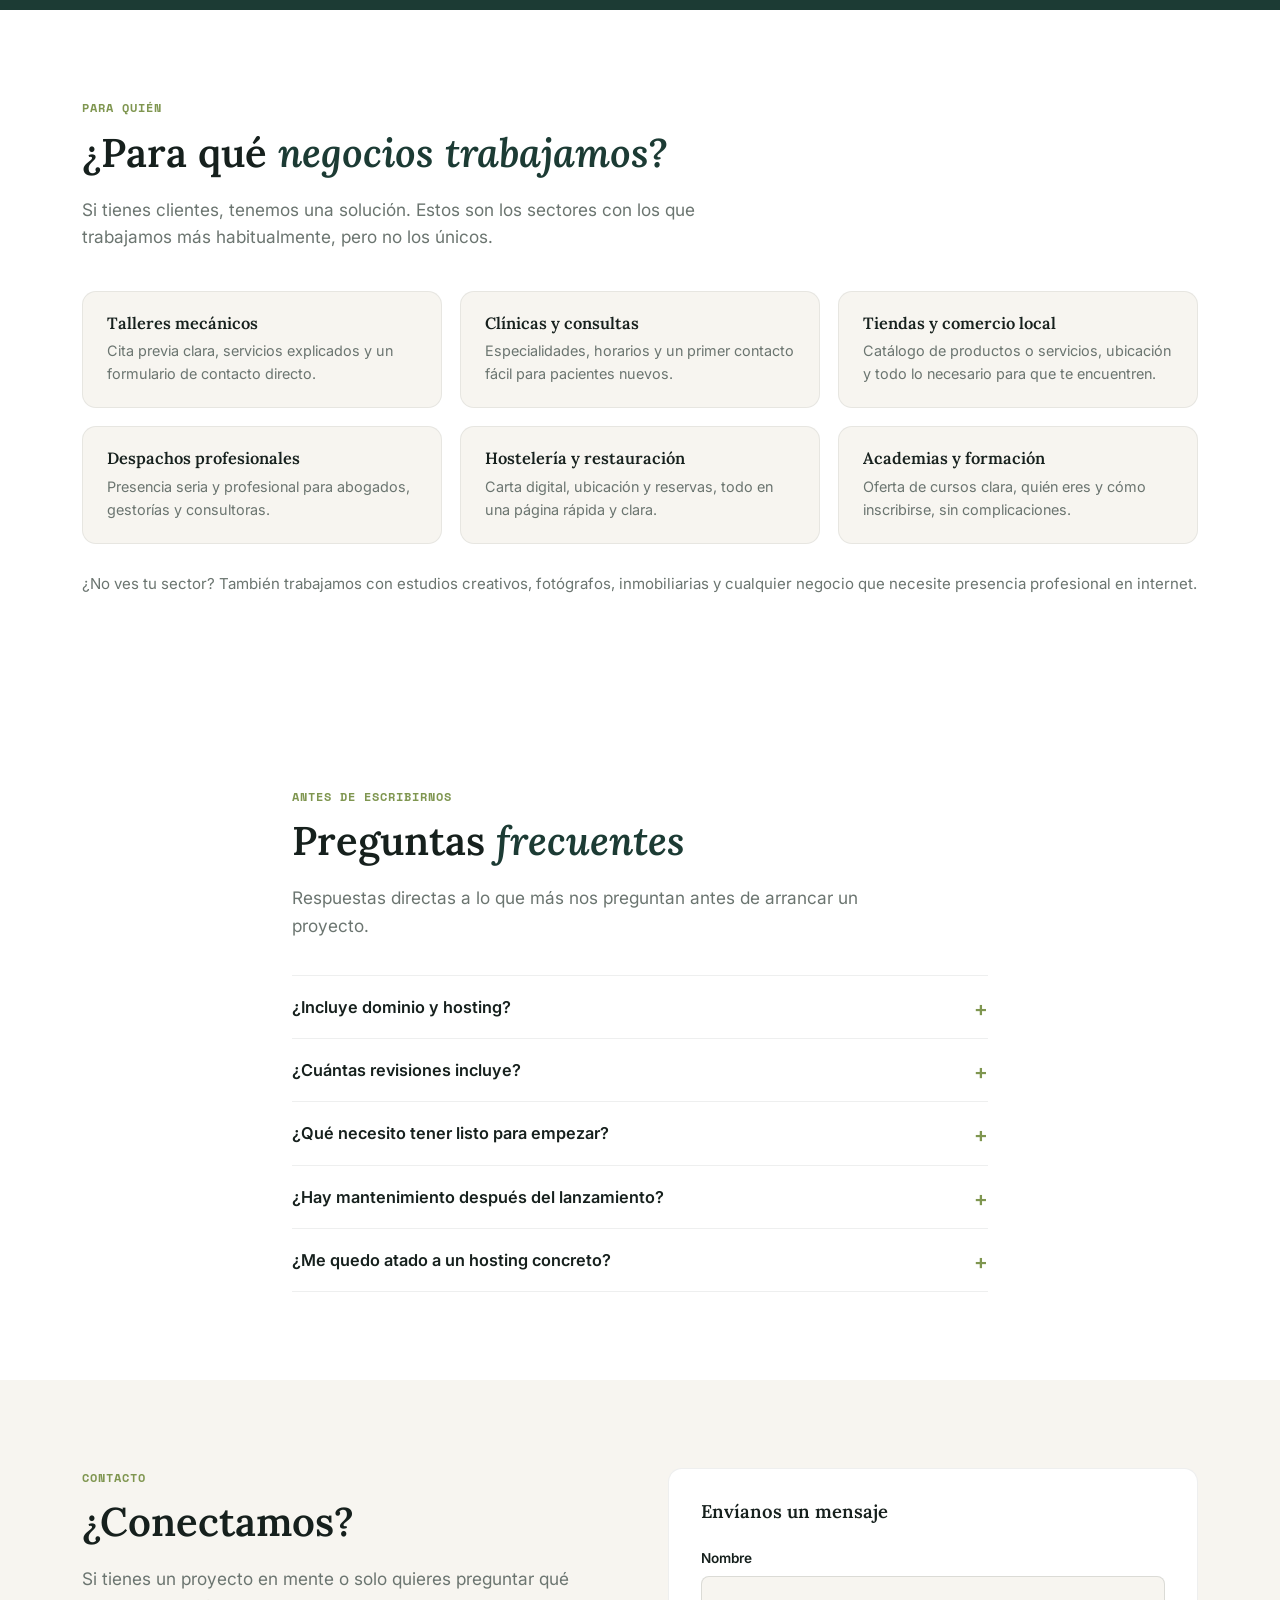
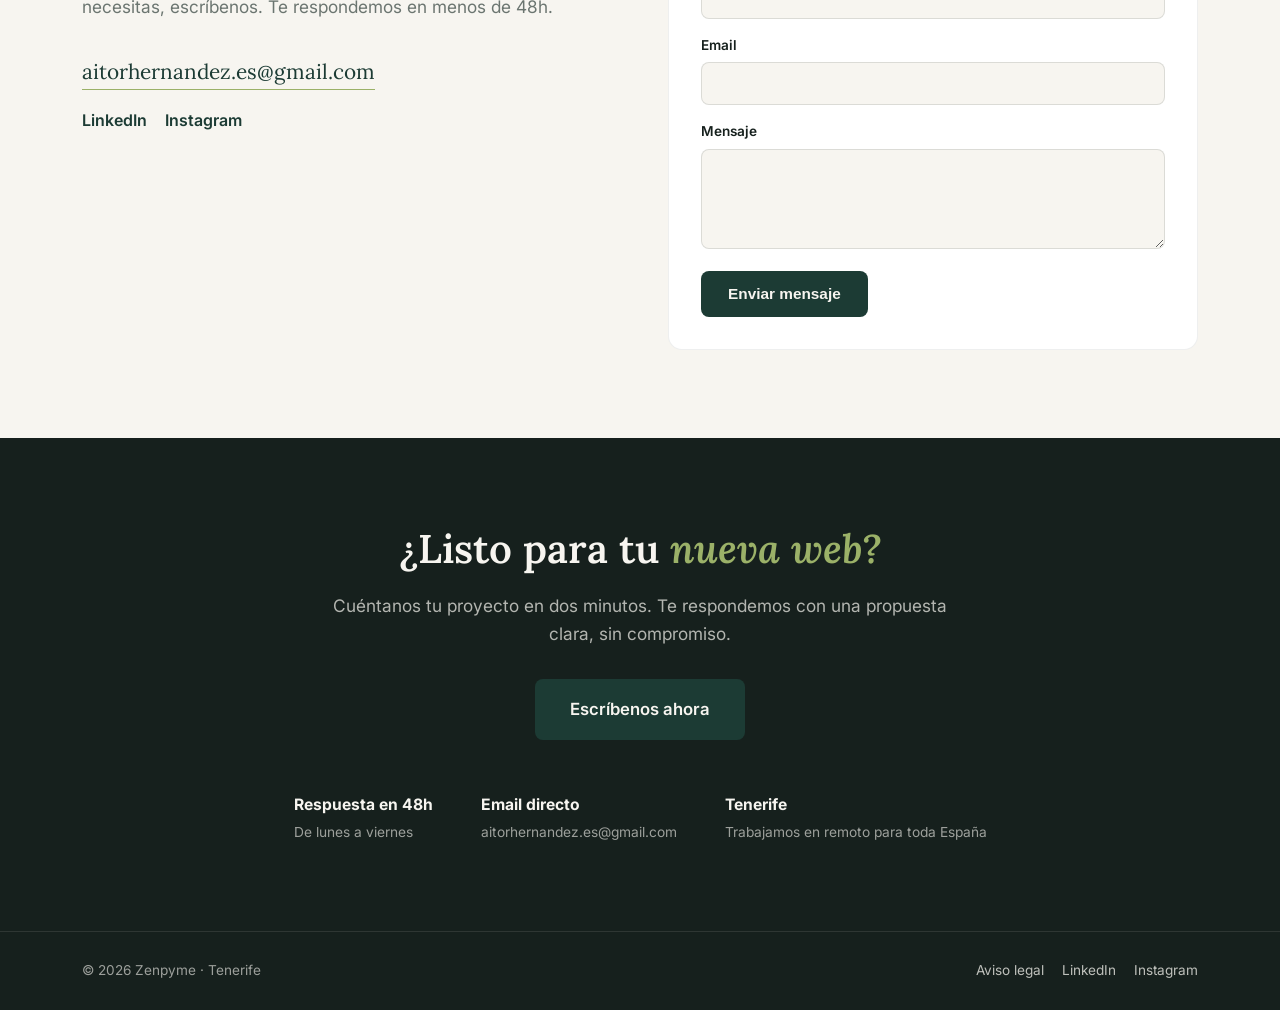
==== commit 06f1e3fd: "Add files via upload" ====
--- a/index.html
+++ b/index.html
@@ -135,6 +135,7 @@
           <a href="mantenimiento-web.html">Mantenimiento web</a>
         </div>
       </div>
+      <a href="#portfolio">Proyectos</a>
       <a href="#contacto">Contacto</a>
     </nav>
 
@@ -393,6 +394,32 @@
     </div>
   </section>
 
+  <!-- QUIÉNES SOMOS -->
+  <section class="section section-equipo">
+    <div class="section-inner narrow">
+      <p class="eyebrow">Quiénes somos</p>
+      <h2>Un equipo <em>pequeño</em>, a propósito</h2>
+      <p class="lead">Zenpyme nace en Tenerife con un criterio claro: cada proyecto pasa por las mismas manos de principio a fin. Combinamos diseño, desarrollo y estrategia digital sin intermediarios ni capas de gestión innecesarias.</p>
+
+      <div class="team-points">
+        <article class="team-point">
+          <span class="team-point-num">+10 años</span>
+          <p>de experiencia previa en diseño digital, coordinación de proyectos web y dirección de arte antes de fundar Zenpyme.</p>
+        </article>
+        <article class="team-point">
+          <span class="team-point-num">Formación</span>
+          <p>en gestión de proyectos, metodologías ágiles y diseño gráfico, aplicada a cada encargo que entra al estudio.</p>
+        </article>
+        <article class="team-point">
+          <span class="team-point-num">Un solo equipo</span>
+          <p>de principio a fin: la misma persona que diseña tu web es quien te responde si tienes una duda.</p>
+        </article>
+      </div>
+
+      <p class="team-footnote">Preferimos mantenernos pequeños y dar un trato cercano a cada cliente, en vez de crecer rápido y perder esa atención. Si tu proyecto necesita un equipo más grande, te lo decimos antes de empezar.</p>
+    </div>
+  </section>
+
   <!-- PROCESO -->
   <section class="section section-proceso">
     <div class="section-inner">
@@ -518,8 +545,10 @@
           </div>
         </div>
 
-        <form class="contact-form" action="mailto:aitorhernandez.es@gmail.com" method="post" enctype="text/plain">
+        <form class="contact-form" action="https://formspree.io/f/xdarezbr" method="POST">
           <h3>Envíanos un mensaje</h3>
+          <input type="hidden" name="_subject" value="Nuevo contacto desde zenpyme.com">
+          <input type="text" name="_gotcha" style="display:none">
           <label for="nombre">Nombre</label>
           <input type="text" id="nombre" name="nombre" required>
           <label for="email">Email</label>
@@ -553,6 +582,7 @@
   <div class="footer-inner">
     <span>© 2026 Zenpyme · Tenerife</span>
     <div class="footer-links">
+      <a href="legal.html">Aviso legal</a>
       <a href="https://www.linkedin.com/in/aitorhdezdg/" target="_blank" rel="noopener">LinkedIn</a>
       <a href="https://www.instagram.com/aitorherlu/" target="_blank" rel="noopener">Instagram</a>
     </div>
--- a/styles.css
+++ b/styles.css
@@ -287,6 +287,25 @@
    SECTIONS — general
    ============================================ */
 .section-why { background: var(--bg); }
+.why-grid {
+  display: grid;
+  grid-template-columns: 1.1fr 0.9fr;
+  gap: 48px;
+  align-items: center;
+  max-width: var(--max-w);
+}
+.why-grid .lead { max-width: 100%; }
+.why-illustration img { width: 100%; height: auto; max-width: 380px; margin: 0 auto; display: block; }
+
+.cta-illustration {
+  max-width: 340px;
+  margin: 0 auto 12px;
+  background: #f7f5f0;
+  border-radius: var(--radius);
+  padding: 18px;
+}
+.cta-illustration img { width: 100%; height: auto; display: block; }
+
 
 .section-servicios,
 .section-proceso,
@@ -406,6 +425,36 @@
   padding-top: 22px;
 }
 .reason-card p { color: var(--gray); margin: 0; font-size: 0.95rem; }
+
+/* Quiénes somos */
+.section-equipo { background: var(--bg); }
+.team-points {
+  display: grid;
+  grid-template-columns: repeat(3, 1fr);
+  gap: 24px;
+  margin-top: 36px;
+}
+.team-point {
+  background: #fff;
+  border: 1px solid var(--line-soft);
+  border-radius: var(--radius);
+  padding: 22px 20px;
+}
+.team-point-num {
+  display: block;
+  font-family: var(--font-display);
+  font-size: 1.15rem;
+  font-weight: 600;
+  color: var(--primary);
+  margin-bottom: 8px;
+}
+.team-point p { margin: 0; font-size: 0.92rem; color: var(--gray); }
+.team-footnote {
+  margin-top: 28px;
+  font-size: 0.94rem;
+  color: var(--gray);
+  font-style: italic;
+}
 
 /* Proceso */
 .process-list {
@@ -580,6 +629,18 @@
 /* ============================================
    SERVICE PAGES
    ============================================ */
+.service-illustration {
+  max-width: 420px;
+  margin: 8px auto 0;
+}
+.service-illustration img { width: 100%; height: auto; }
+
+.include-illustration {
+  max-width: 380px;
+  margin: 0 auto 16px;
+}
+.include-illustration img { width: 100%; height: auto; }
+
 .breadcrumb-row {
   max-width: var(--max-w);
   margin: 0 auto;
@@ -695,6 +756,7 @@
   .pricing-row { grid-template-columns: 1fr; }
   .service-pair { grid-template-columns: 1fr; }
   .reason-grid { grid-template-columns: 1fr; }
+  .team-points { grid-template-columns: 1fr; }
   .process-list { grid-template-columns: repeat(2, 1fr); }
   .guarantee-grid { grid-template-columns: 1fr; }
   .sector-grid { grid-template-columns: repeat(2, 1fr); }
@@ -702,6 +764,8 @@
   .metrics-strip { grid-template-columns: repeat(2, 1fr); }
   .metric:nth-child(2) { border-right: none; }
   .includes-grid { grid-template-columns: repeat(2, 1fr); }
+  .why-grid { grid-template-columns: 1fr; }
+  .why-illustration { order: -1; }
 }
 
 @media (max-width: 720px) {
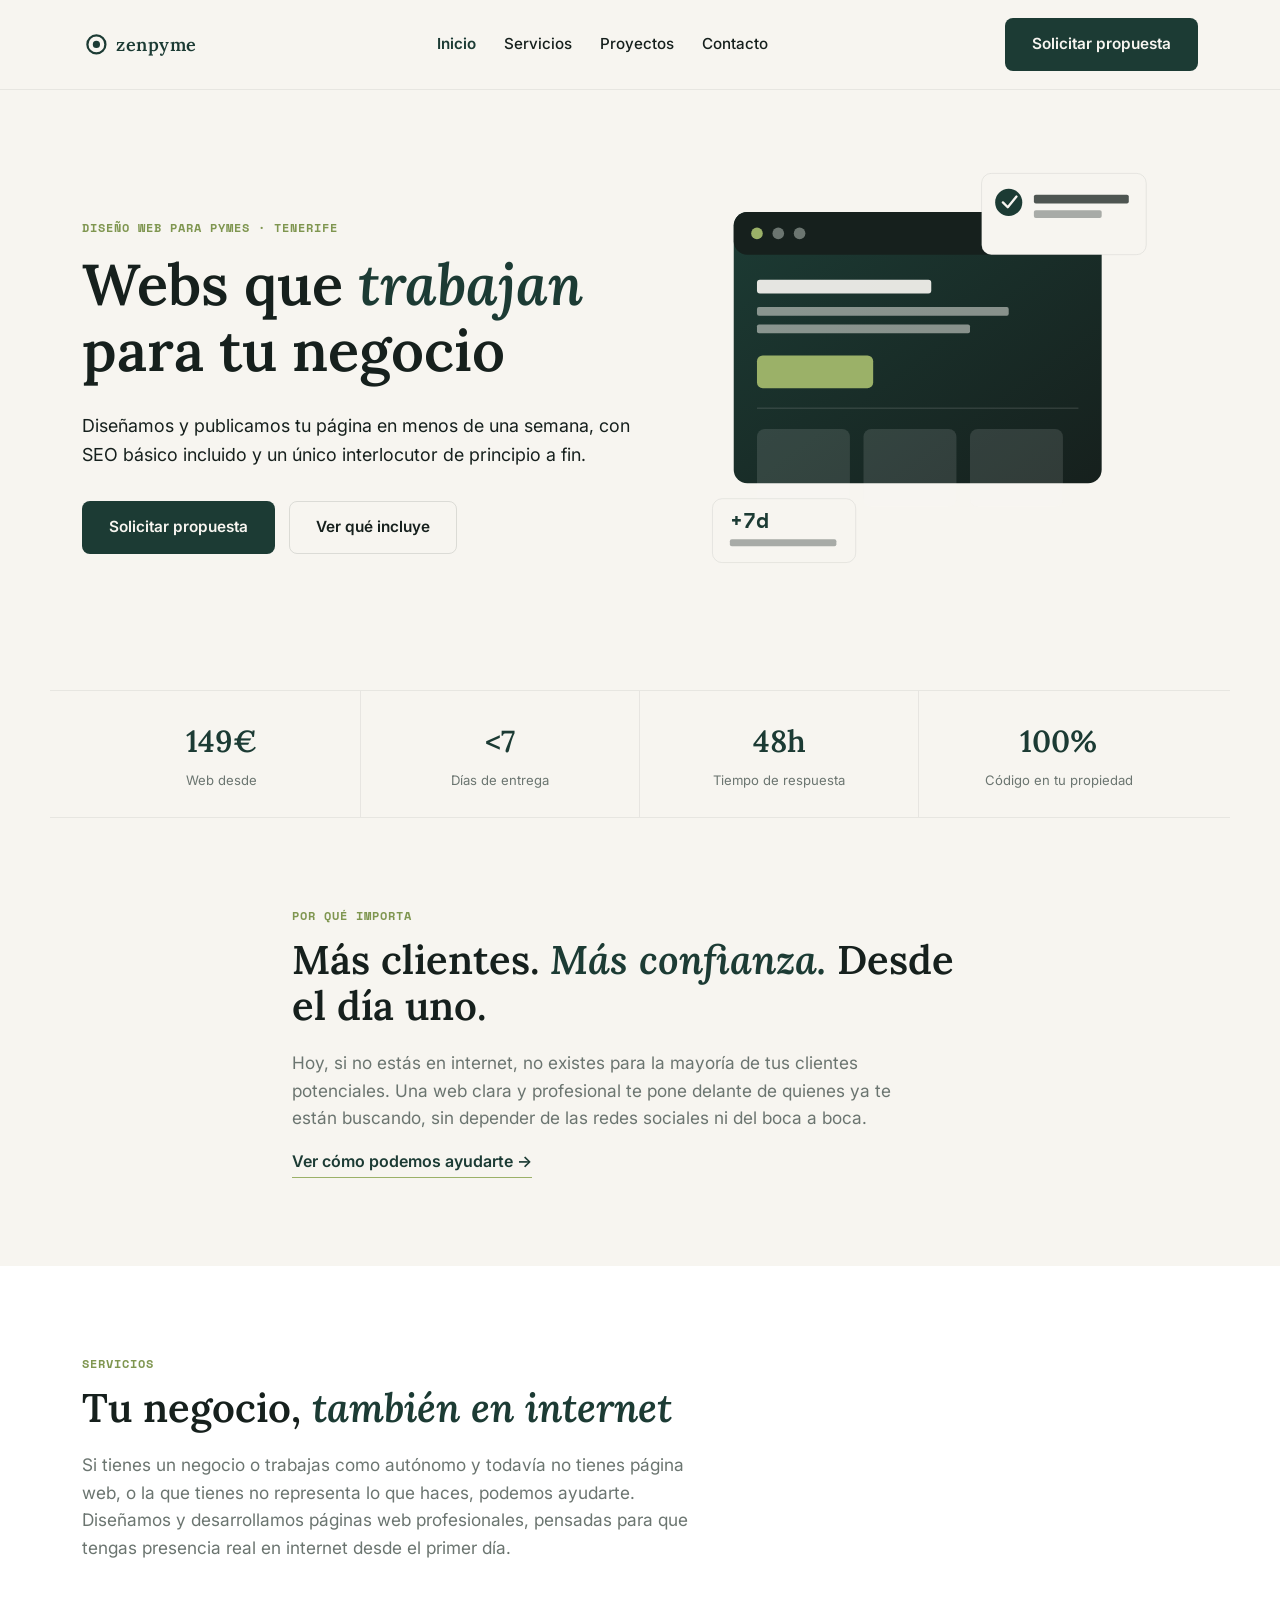
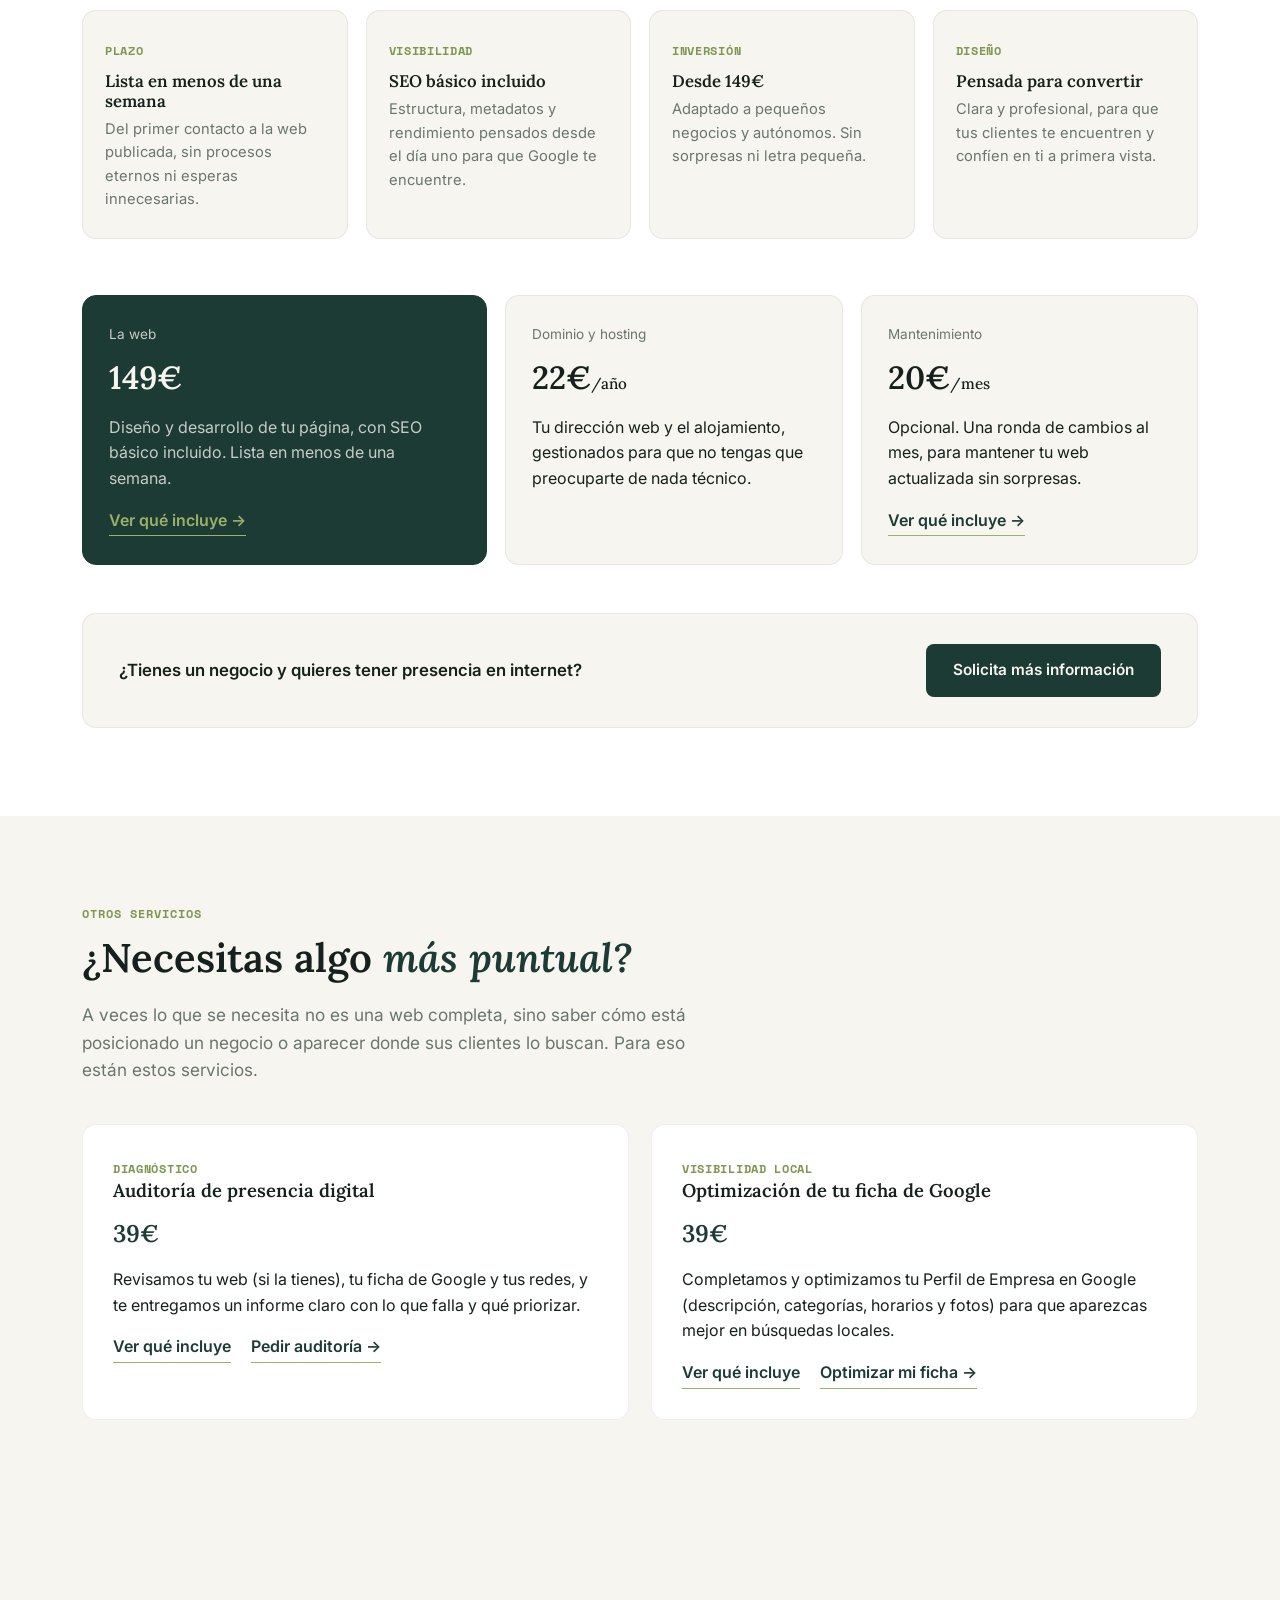
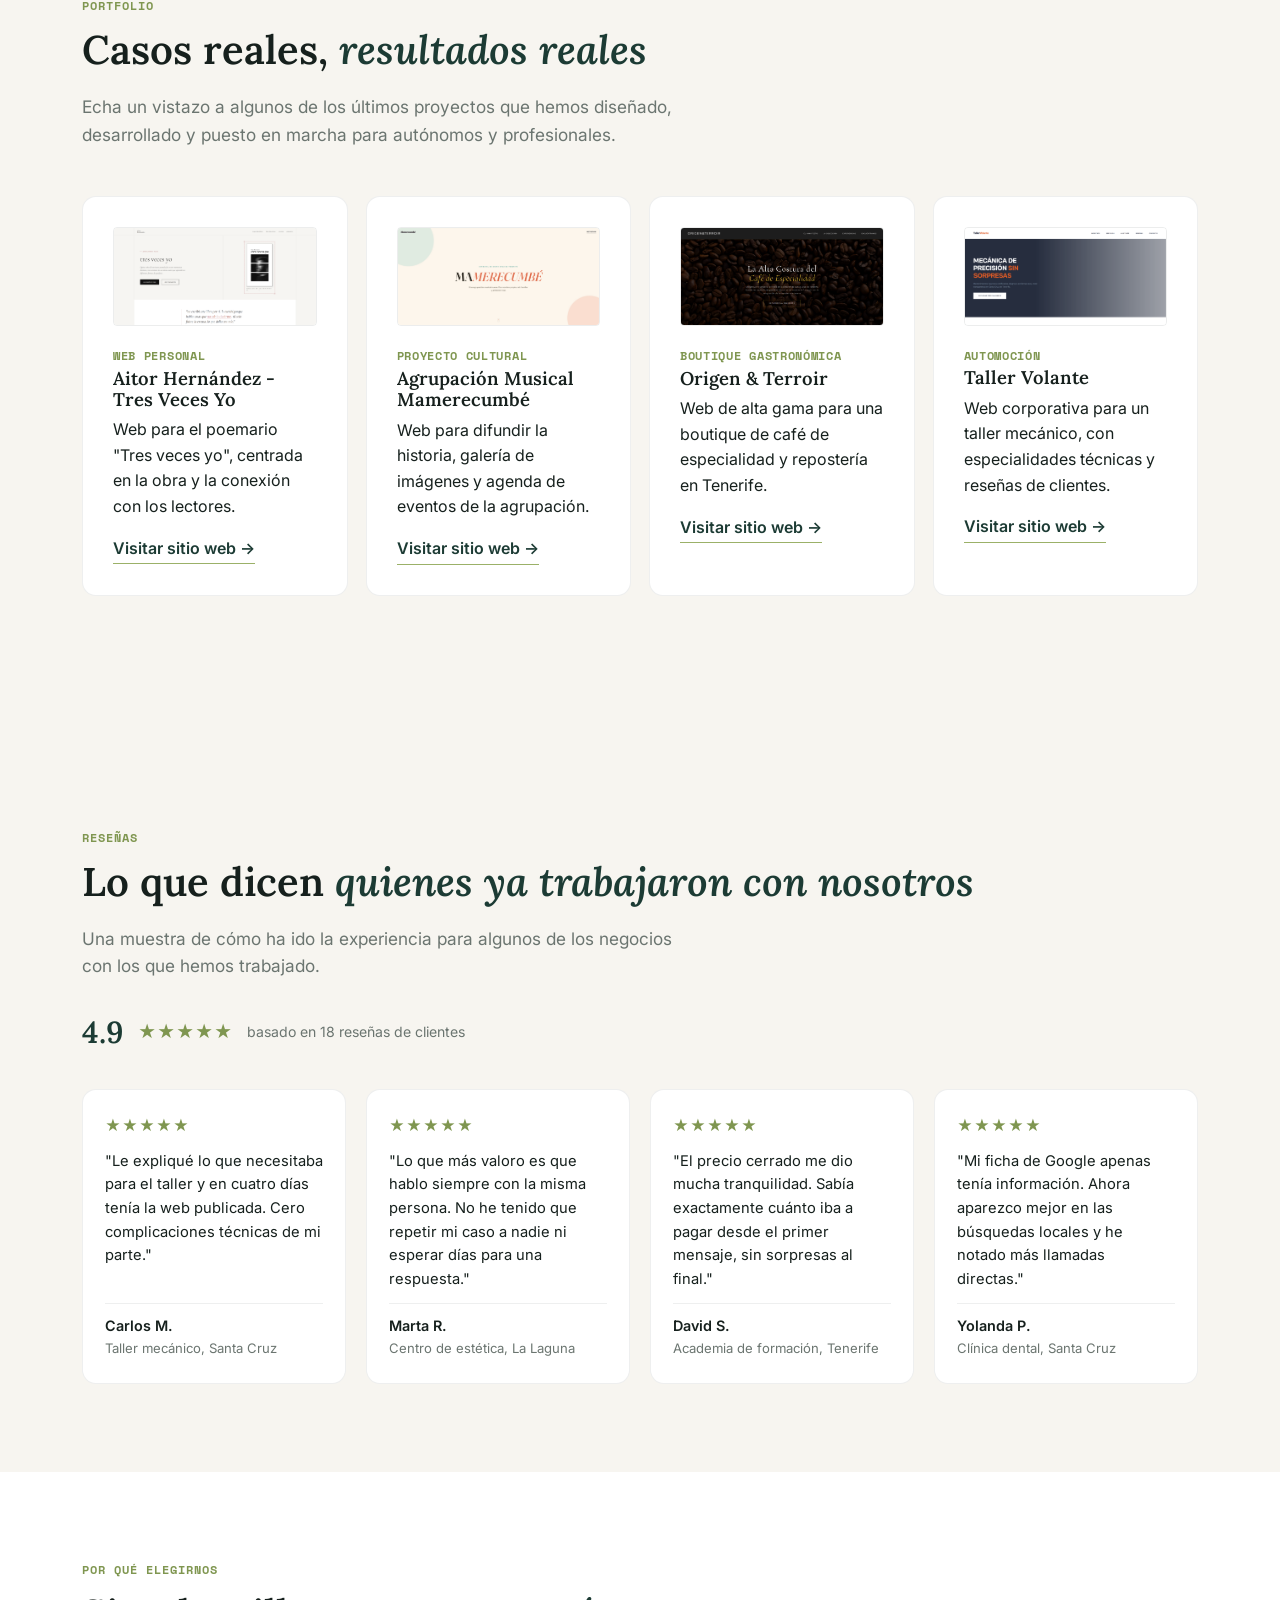
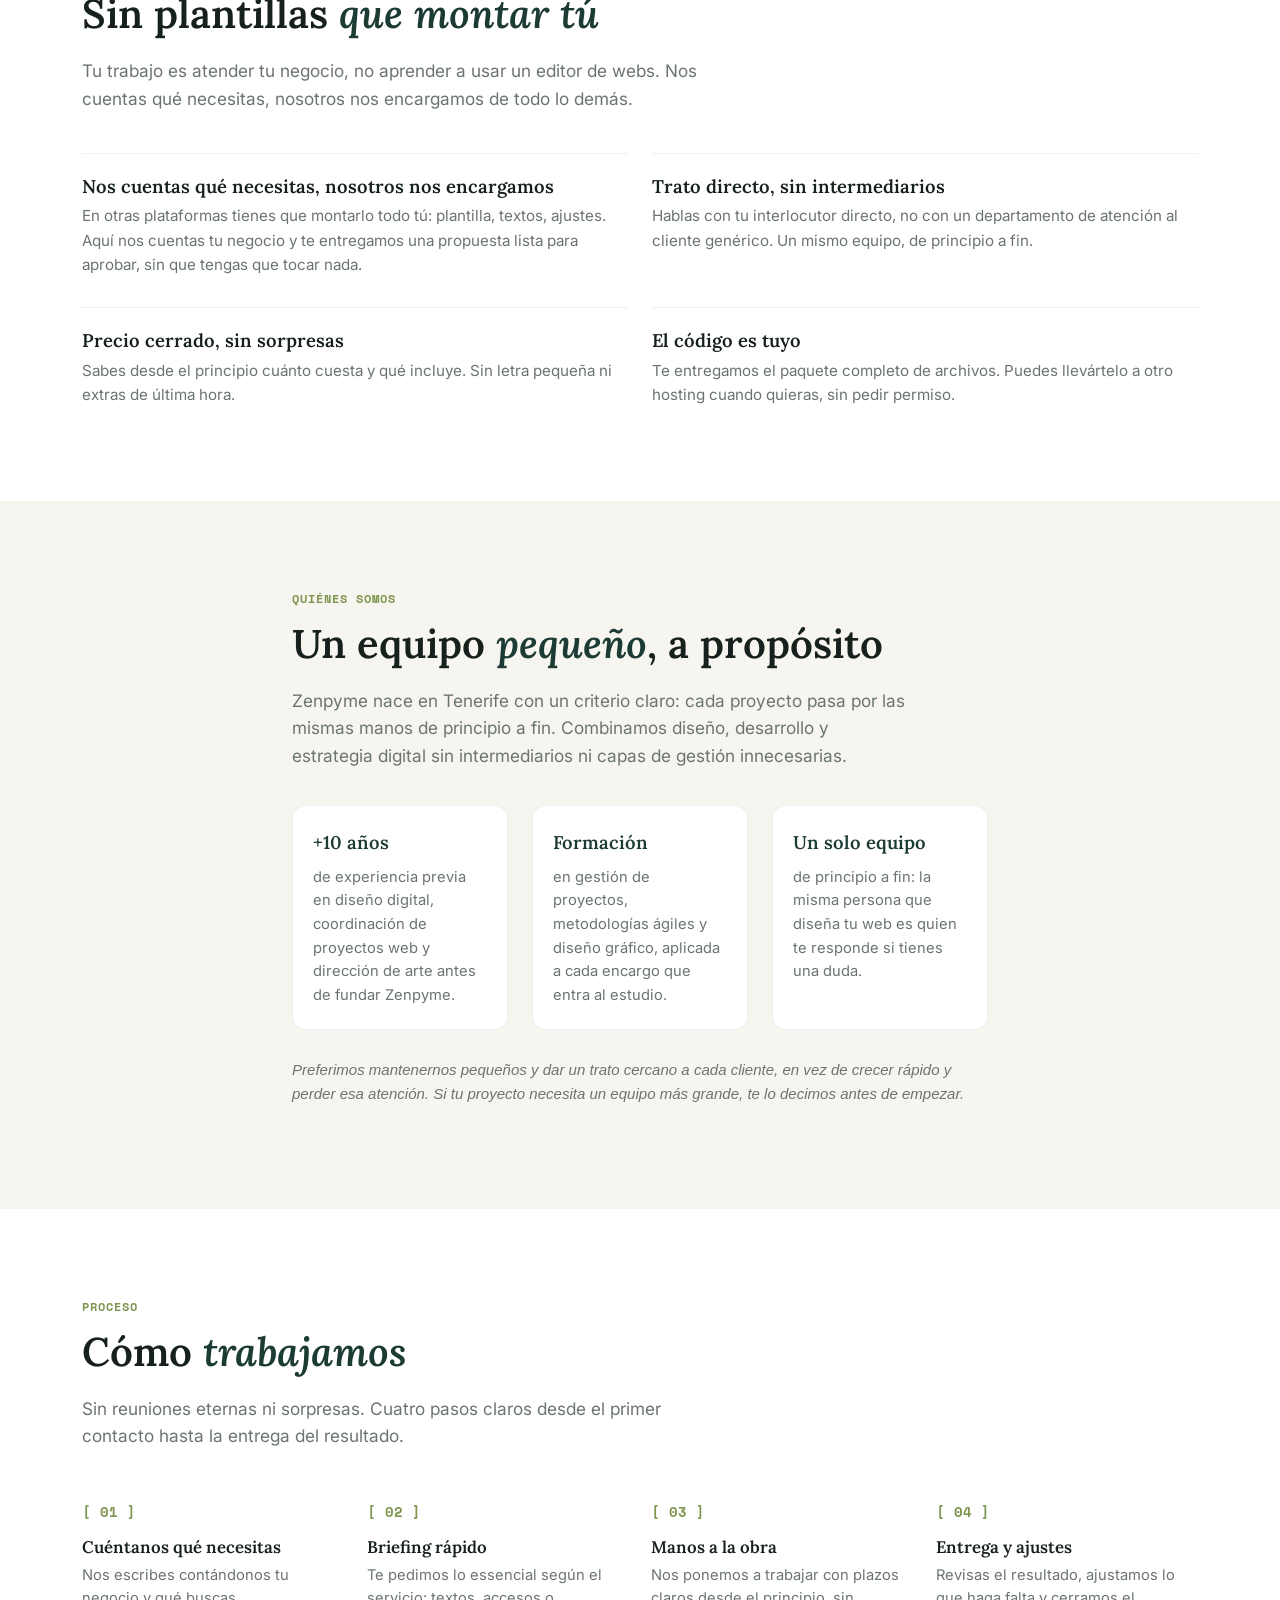
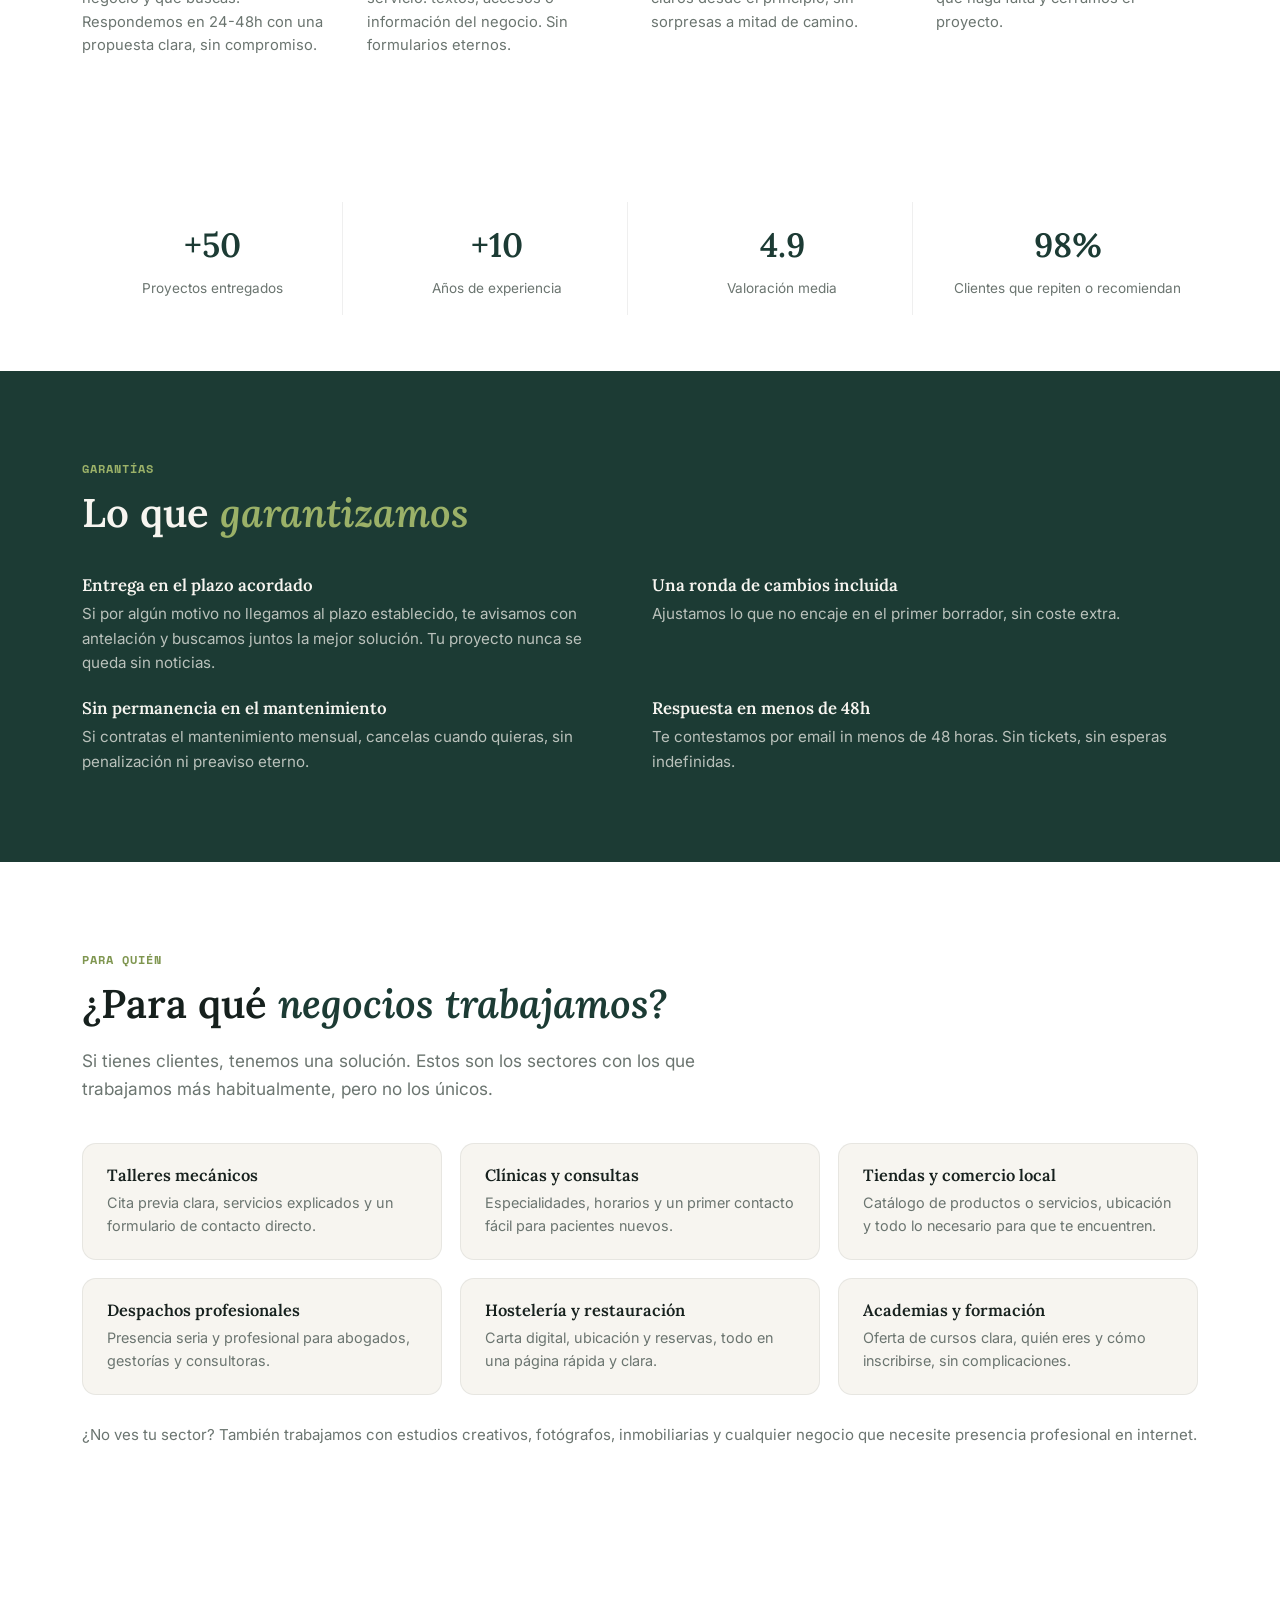
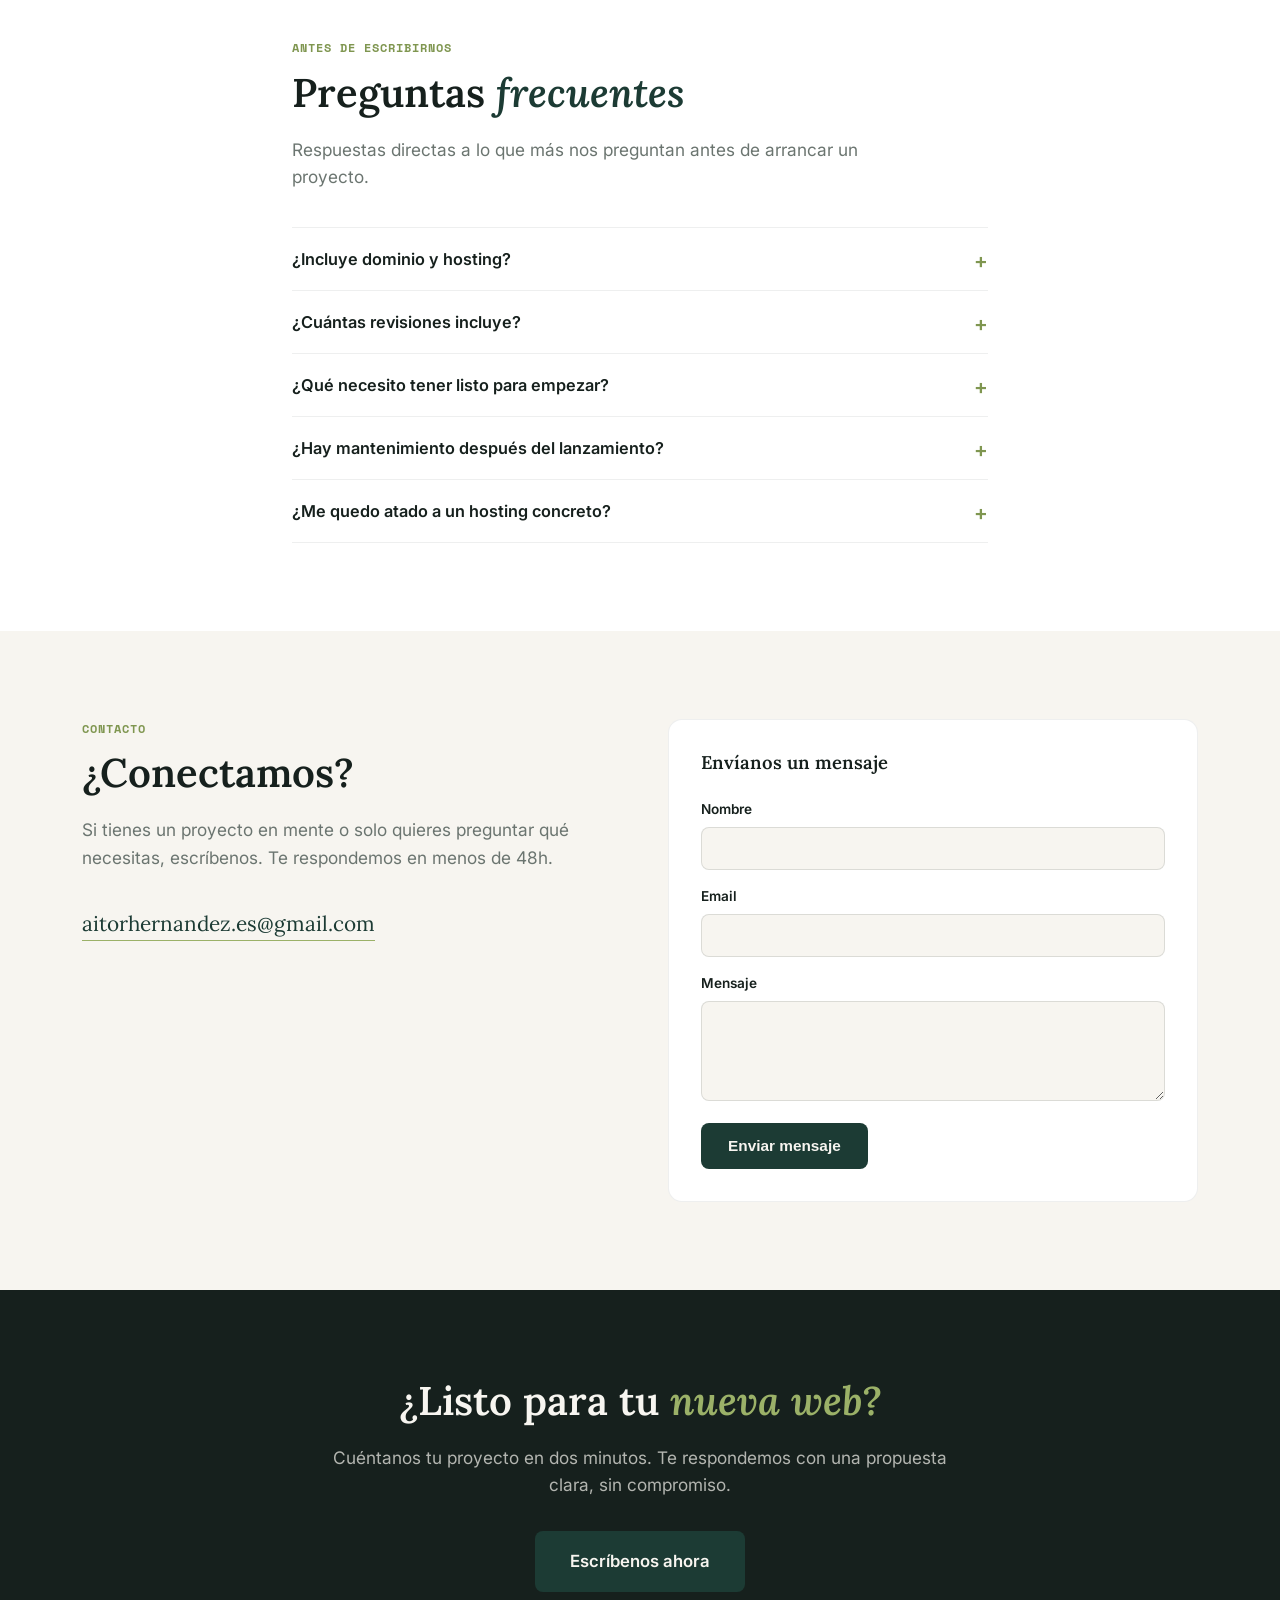
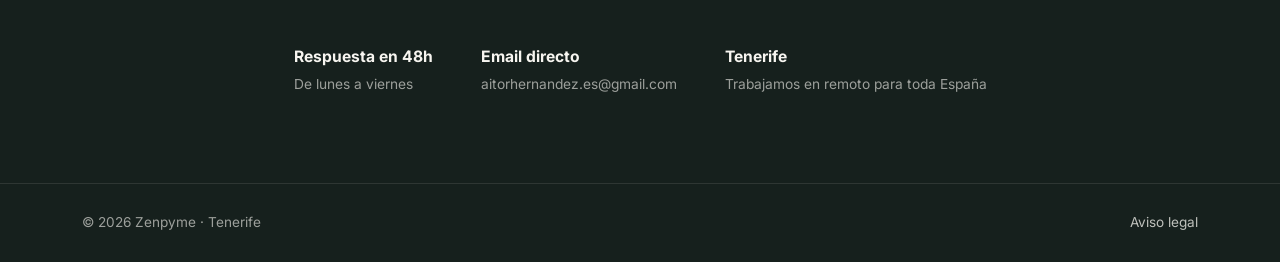
==== commit 0706d8ef: "Add files via upload" ====
--- a/index.html
+++ b/index.html
@@ -321,7 +321,7 @@
           </div>
           <span class="feature-tag">Web Personal</span>
           <h3>Aitor Hernández - Tres Veces Yo</h3>
-          <p>Sitio web para el poemario y libro "Tres veces yo". Un espacio digital limpio enfocado en la obra, la experiencia de lectura y la conexión directa con los lectores.</p>
+          <p>Web para el poemario "Tres veces yo", centrada en la obra y la conexión con los lectores.</p>
           <div class="service-card-actions">
             <a href="https://aitorhdez.com" target="_blank" rel="noopener" class="link-arrow">Visitar sitio web →</a>
           </div>
@@ -333,7 +333,7 @@
           </div>
           <span class="feature-tag">Proyecto Cultural</span>
           <h3>Agrupación Musical Mamerecumbé</h3>
-          <p>Diseño y desarrollo web optimizado para difundir la historia, la galería de imágenes y la agenda de eventos de la agrupación, con código integrado de forma eficiente.</p>
+          <p>Web para difundir la historia, galería de imágenes y agenda de eventos de la agrupación.</p>
           <div class="service-card-actions">
             <a href="https://aitorhdezluna.github.io/mamerecumbe/" target="_blank" rel="noopener" class="link-arrow">Visitar sitio web →</a>
           </div>
@@ -345,7 +345,7 @@
           </div>
           <span class="feature-tag">Boutique Gastronómica</span>
           <h3>Origen & Terroir</h3>
-          <p>Web de alta gama para una boutique de café de especialidad y repostería artesana en Tenerife. Diseño editorial oscuro centrado en la colección de temporada y la experiencia sensorial de marca.</p>
+          <p>Web de alta gama para una boutique de café de especialidad y repostería en Tenerife.</p>
           <div class="service-card-actions">
             <a href="https://aitorhdezluna.github.io/origenandterroir/" target="_blank" rel="noopener" class="link-arrow">Visitar sitio web →</a>
           </div>
@@ -357,9 +357,69 @@
           </div>
           <span class="feature-tag">Automoción</span>
           <h3>Taller Volante</h3>
-          <p>Web corporativa para un taller mecánico en Santa Cruz de Tenerife. Incluye especialidades técnicas, asistente de diagnóstico preliminar y reseñas verificadas de clientes.</p>
+          <p>Web corporativa para un taller mecánico, con especialidades técnicas y reseñas de clientes.</p>
           <div class="service-card-actions">
             <a href="https://aitorhdezluna.github.io/tallervolante/" target="_blank" rel="noopener" class="link-arrow">Visitar sitio web →</a>
+          </div>
+        </article>
+      </div>
+    </div>
+  </section>
+
+  <!--
+    SECCIÓN DE RESEÑAS — MAQUETA DE EJEMPLO
+    Los nombres, negocios y comentarios de abajo son FICTICIOS, creados solo para
+    visualizar el diseño de esta sección. Sustituir por reseñas reales de clientes
+    (con su consentimiento) antes de publicar. No dejar este contenido en producción:
+    presentar testimonios inventados como reales puede vulnerar la Ley de Competencia
+    Desleal (publicidad engañosa).
+  -->
+  <section class="section section-resenas">
+    <div class="section-inner">
+      <p class="eyebrow">Reseñas</p>
+      <h2>Lo que dicen <em>quienes ya trabajaron con nosotros</em></h2>
+      <p class="lead">Una muestra de cómo ha ido la experiencia para algunos de los negocios con los que hemos trabajado.</p>
+
+      <div class="rating-summary">
+        <span class="rating-score">4.9</span>
+        <div class="rating-stars" aria-hidden="true">★★★★★</div>
+        <span class="rating-count">basado en 18 reseñas de clientes</span>
+      </div>
+
+      <div class="reviews-grid">
+        <article class="review-card">
+          <div class="review-stars" aria-hidden="true">★★★★★</div>
+          <p class="review-text">"Le expliqué lo que necesitaba para el taller y en cuatro días tenía la web publicada. Cero complicaciones técnicas de mi parte."</p>
+          <div class="review-author">
+            <span class="review-name">Carlos M.</span>
+            <span class="review-role">Taller mecánico, Santa Cruz</span>
+          </div>
+        </article>
+
+        <article class="review-card">
+          <div class="review-stars" aria-hidden="true">★★★★★</div>
+          <p class="review-text">"Lo que más valoro es que hablo siempre con la misma persona. No he tenido que repetir mi caso a nadie ni esperar días para una respuesta."</p>
+          <div class="review-author">
+            <span class="review-name">Marta R.</span>
+            <span class="review-role">Centro de estética, La Laguna</span>
+          </div>
+        </article>
+
+        <article class="review-card">
+          <div class="review-stars" aria-hidden="true">★★★★★</div>
+          <p class="review-text">"El precio cerrado me dio mucha tranquilidad. Sabía exactamente cuánto iba a pagar desde el primer mensaje, sin sorpresas al final."</p>
+          <div class="review-author">
+            <span class="review-name">David S.</span>
+            <span class="review-role">Academia de formación, Tenerife</span>
+          </div>
+        </article>
+
+        <article class="review-card">
+          <div class="review-stars" aria-hidden="true">★★★★★</div>
+          <p class="review-text">"Mi ficha de Google apenas tenía información. Ahora aparezco mejor en las búsquedas locales y he notado más llamadas directas."</p>
+          <div class="review-author">
+            <span class="review-name">Yolanda P.</span>
+            <span class="review-role">Clínica dental, Santa Cruz</span>
           </div>
         </article>
       </div>
@@ -452,6 +512,35 @@
     </div>
   </section>
 
+  <!--
+    MÉTRICAS DE TRAYECTORIA — CIFRAS ORIENTATIVAS
+    Ajustar estos números a la realidad antes de publicar (proyectos entregados,
+    años activos, etc.). Si todavía no tienes histórico suficiente, considera usar
+    cifras más modestas y honestas, o quitar esta sección hasta tener datos reales.
+  -->
+  <section class="section section-stats">
+    <div class="section-inner">
+      <div class="stats-grid">
+        <div class="stat-item">
+          <span class="stat-num">+50</span>
+          <span class="stat-label">Proyectos entregados</span>
+        </div>
+        <div class="stat-item">
+          <span class="stat-num">+10</span>
+          <span class="stat-label">Años de experiencia</span>
+        </div>
+        <div class="stat-item">
+          <span class="stat-num">4.9</span>
+          <span class="stat-label">Valoración media</span>
+        </div>
+        <div class="stat-item">
+          <span class="stat-num">98%</span>
+          <span class="stat-label">Clientes que repiten o recomiendan</span>
+        </div>
+      </div>
+    </div>
+  </section>
+
   <!-- GARANTÍAS -->
   <section class="section section-garantias">
     <div class="section-inner">
@@ -539,10 +628,6 @@
           <h2>¿Conectamos?</h2>
           <p class="lead">Si tienes un proyecto en mente o solo quieres preguntar qué necesitas, escríbenos. Te respondemos en menos de 48h.</p>
           <a class="contact-email" href="mailto:aitorhernandez.es@gmail.com">aitorhernandez.es@gmail.com</a>
-          <div class="social-links">
-            <a href="https://www.linkedin.com/in/aitorhdezdg/" target="_blank" rel="noopener">LinkedIn</a>
-            <a href="https://www.instagram.com/aitorherlu/" target="_blank" rel="noopener">Instagram</a>
-          </div>
         </div>
 
         <form class="contact-form" action="https://formspree.io/f/xdarezbr" method="POST">
@@ -566,7 +651,7 @@
     <div class="section-inner narrow center">
       <h2>¿Listo para tu <em>nueva web?</em></h2>
       <p class="lead">Cuéntanos tu proyecto en dos minutos. Te respondemos con una propuesta clara, sin compromiso.</p>
-      <a href="mailto:aitorhernandez.es@gmail.com?subject=Quiero%20una%20web%20para%20mi%20negocio" class="btn btn-primary btn-lg">Escríbenos ahora</a>
+      <a href="#contacto" class="btn btn-primary btn-lg">Escríbenos ahora</a>
 
       <div class="final-meta">
         <div><strong>Respuesta en 48h</strong><span>De lunes a viernes</span></div>
@@ -583,8 +668,6 @@
     <span>© 2026 Zenpyme · Tenerife</span>
     <div class="footer-links">
       <a href="legal.html">Aviso legal</a>
-      <a href="https://www.linkedin.com/in/aitorhdezdg/" target="_blank" rel="noopener">LinkedIn</a>
-      <a href="https://www.instagram.com/aitorherlu/" target="_blank" rel="noopener">Instagram</a>
     </div>
   </div>
 </footer>
--- a/styles.css
+++ b/styles.css
@@ -474,6 +474,99 @@
 }
 .process-step h3 { font-size: 1.05rem; }
 .process-step p { color: var(--gray); font-size: 0.92rem; margin: 0; }
+
+/* Métricas de trayectoria */
+.section-stats { background: #fff; padding: 56px 0; }
+.stats-grid {
+  display: grid;
+  grid-template-columns: repeat(4, 1fr);
+  gap: 24px;
+}
+.stat-item {
+  text-align: center;
+  display: flex;
+  flex-direction: column;
+  gap: 6px;
+  padding: 16px 12px;
+  border-right: 1px solid var(--line-soft);
+}
+.stat-item:last-child { border-right: none; }
+.stat-num {
+  font-family: var(--font-display);
+  font-size: 2.1rem;
+  font-weight: 600;
+  color: var(--primary);
+}
+.stat-label {
+  font-size: 0.85rem;
+  color: var(--gray);
+}
+
+/* Reseñas */
+.section-resenas { background: var(--bg); }
+.rating-summary {
+  display: flex;
+  align-items: center;
+  gap: 14px;
+  margin: 28px 0 8px;
+  flex-wrap: wrap;
+}
+.rating-score {
+  font-family: var(--font-display);
+  font-size: 1.9rem;
+  font-weight: 600;
+  color: var(--primary);
+}
+.rating-stars {
+  color: var(--accent-dk);
+  font-size: 1.1rem;
+  letter-spacing: 1px;
+}
+.rating-count {
+  font-size: 0.88rem;
+  color: var(--gray);
+}
+.reviews-grid {
+  display: grid;
+  grid-template-columns: repeat(4, 1fr);
+  gap: 20px;
+  margin-top: 32px;
+}
+.review-card {
+  background: #fff;
+  border: 1px solid var(--line-soft);
+  border-radius: var(--radius);
+  padding: 24px 22px;
+  display: flex;
+  flex-direction: column;
+  gap: 12px;
+}
+.review-stars {
+  color: var(--accent-dk);
+  font-size: 0.95rem;
+  letter-spacing: 1px;
+}
+.review-text {
+  font-size: 0.92rem;
+  color: var(--ink);
+  margin: 0;
+  flex: 1;
+}
+.review-author {
+  display: flex;
+  flex-direction: column;
+  gap: 1px;
+  border-top: 1px solid var(--line-soft);
+  padding-top: 10px;
+}
+.review-name {
+  font-weight: 600;
+  font-size: 0.9rem;
+}
+.review-role {
+  font-size: 0.82rem;
+  color: var(--gray);
+}
 
 /* Garantías */
 .section-garantias { background: var(--primary); color: #f7f5f0; }
@@ -766,6 +859,9 @@
   .includes-grid { grid-template-columns: repeat(2, 1fr); }
   .why-grid { grid-template-columns: 1fr; }
   .why-illustration { order: -1; }
+  .stats-grid { grid-template-columns: repeat(2, 1fr); gap: 12px; }
+  .stat-item:nth-child(2) { border-right: none; }
+  .reviews-grid { grid-template-columns: repeat(2, 1fr); }
 }
 
 @media (max-width: 720px) {
@@ -775,4 +871,8 @@
   .feature-grid, .process-list, .sector-grid { grid-template-columns: 1fr; }
   .includes-grid { grid-template-columns: 1fr; }
   .final-meta { gap: 28px; }
-}
+  .stats-grid { grid-template-columns: 1fr; }
+  .stat-item { border-right: none; border-bottom: 1px solid var(--line-soft); }
+  .stat-item:last-child { border-bottom: none; }
+  .reviews-grid { grid-template-columns: 1fr; }
+}
